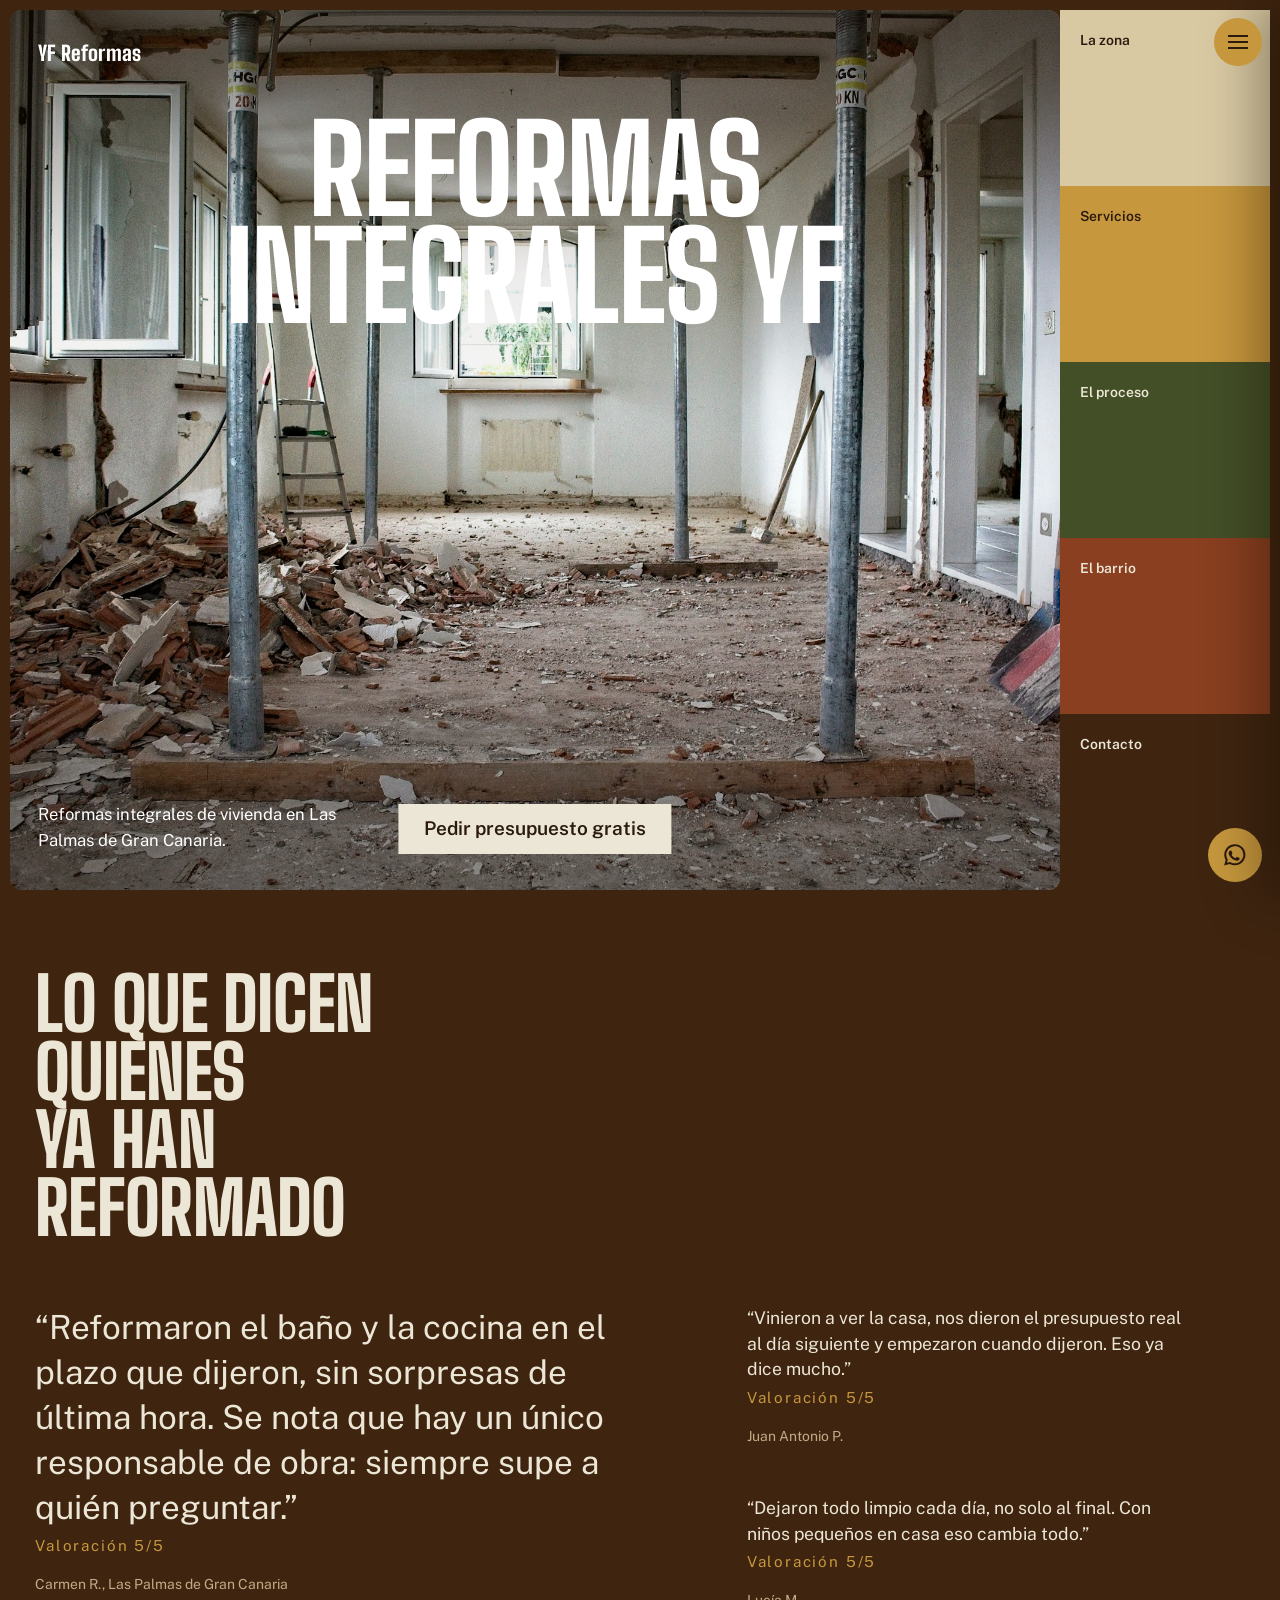
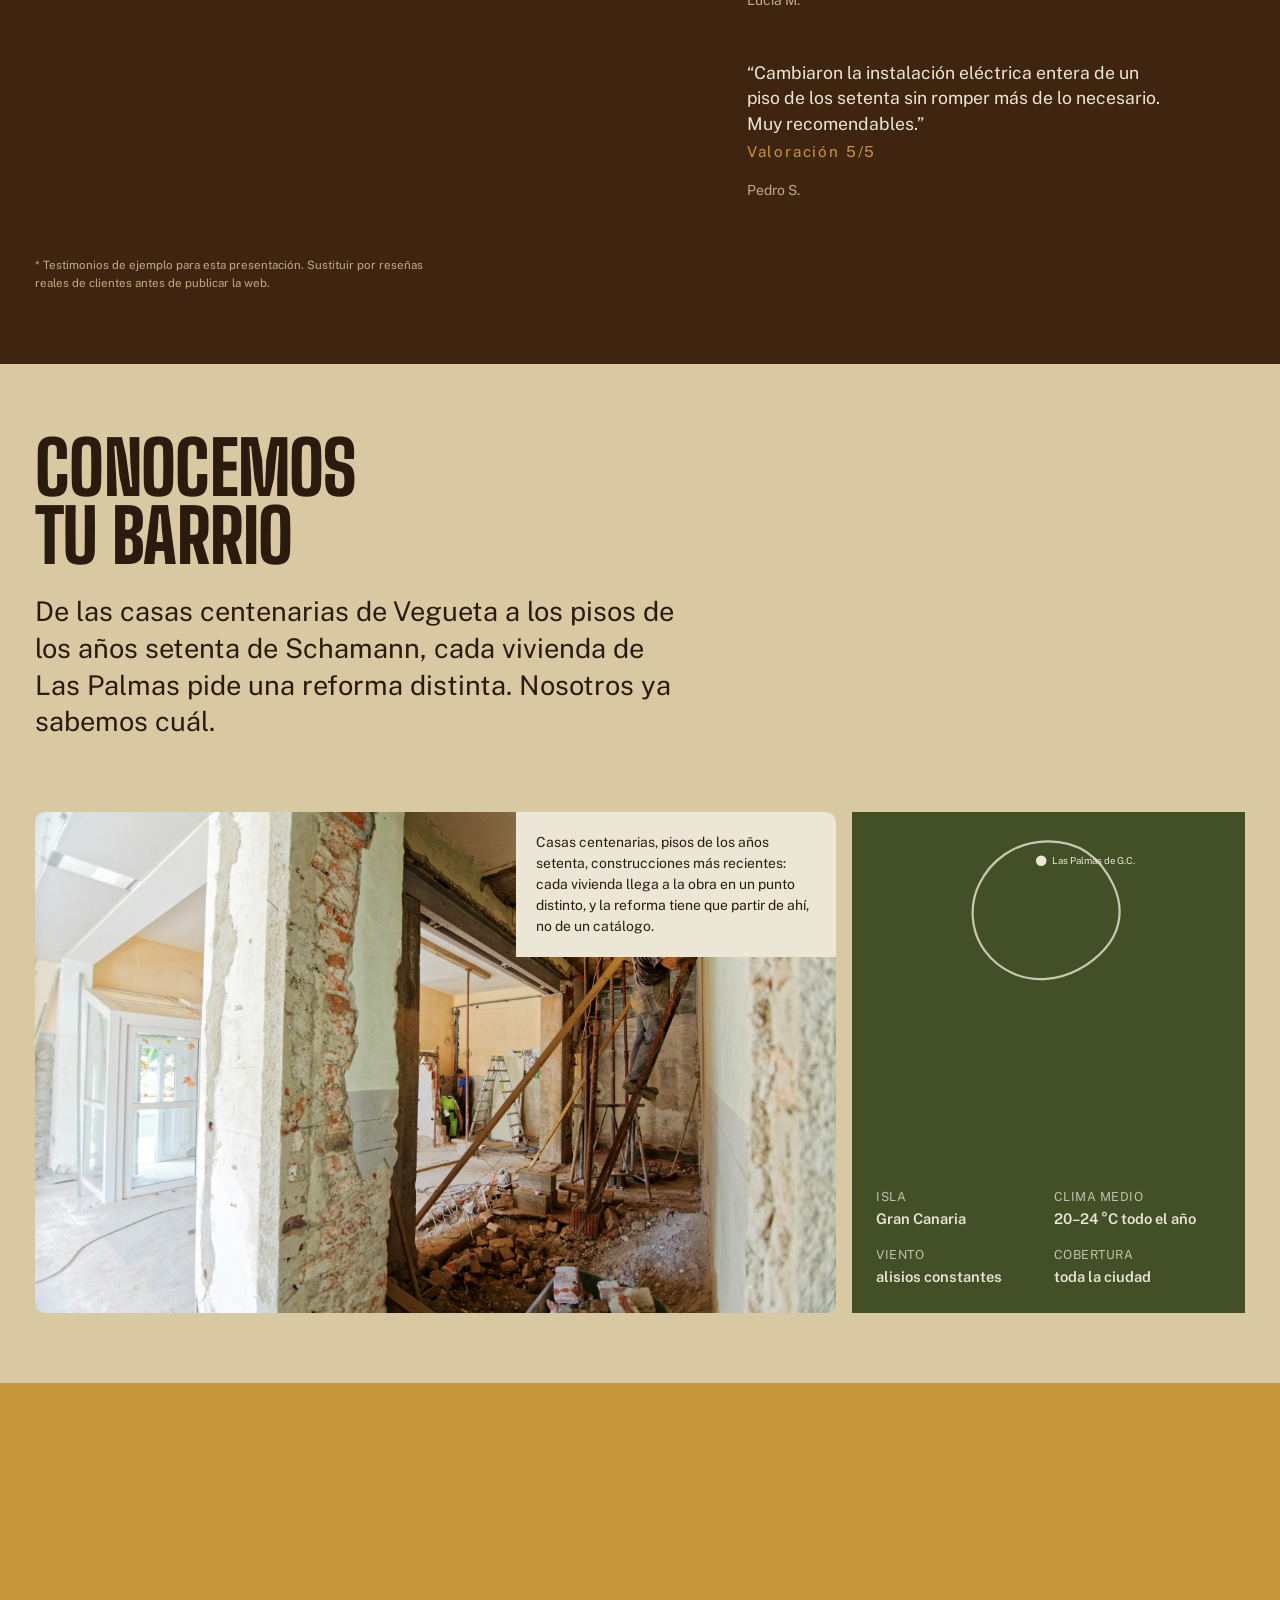
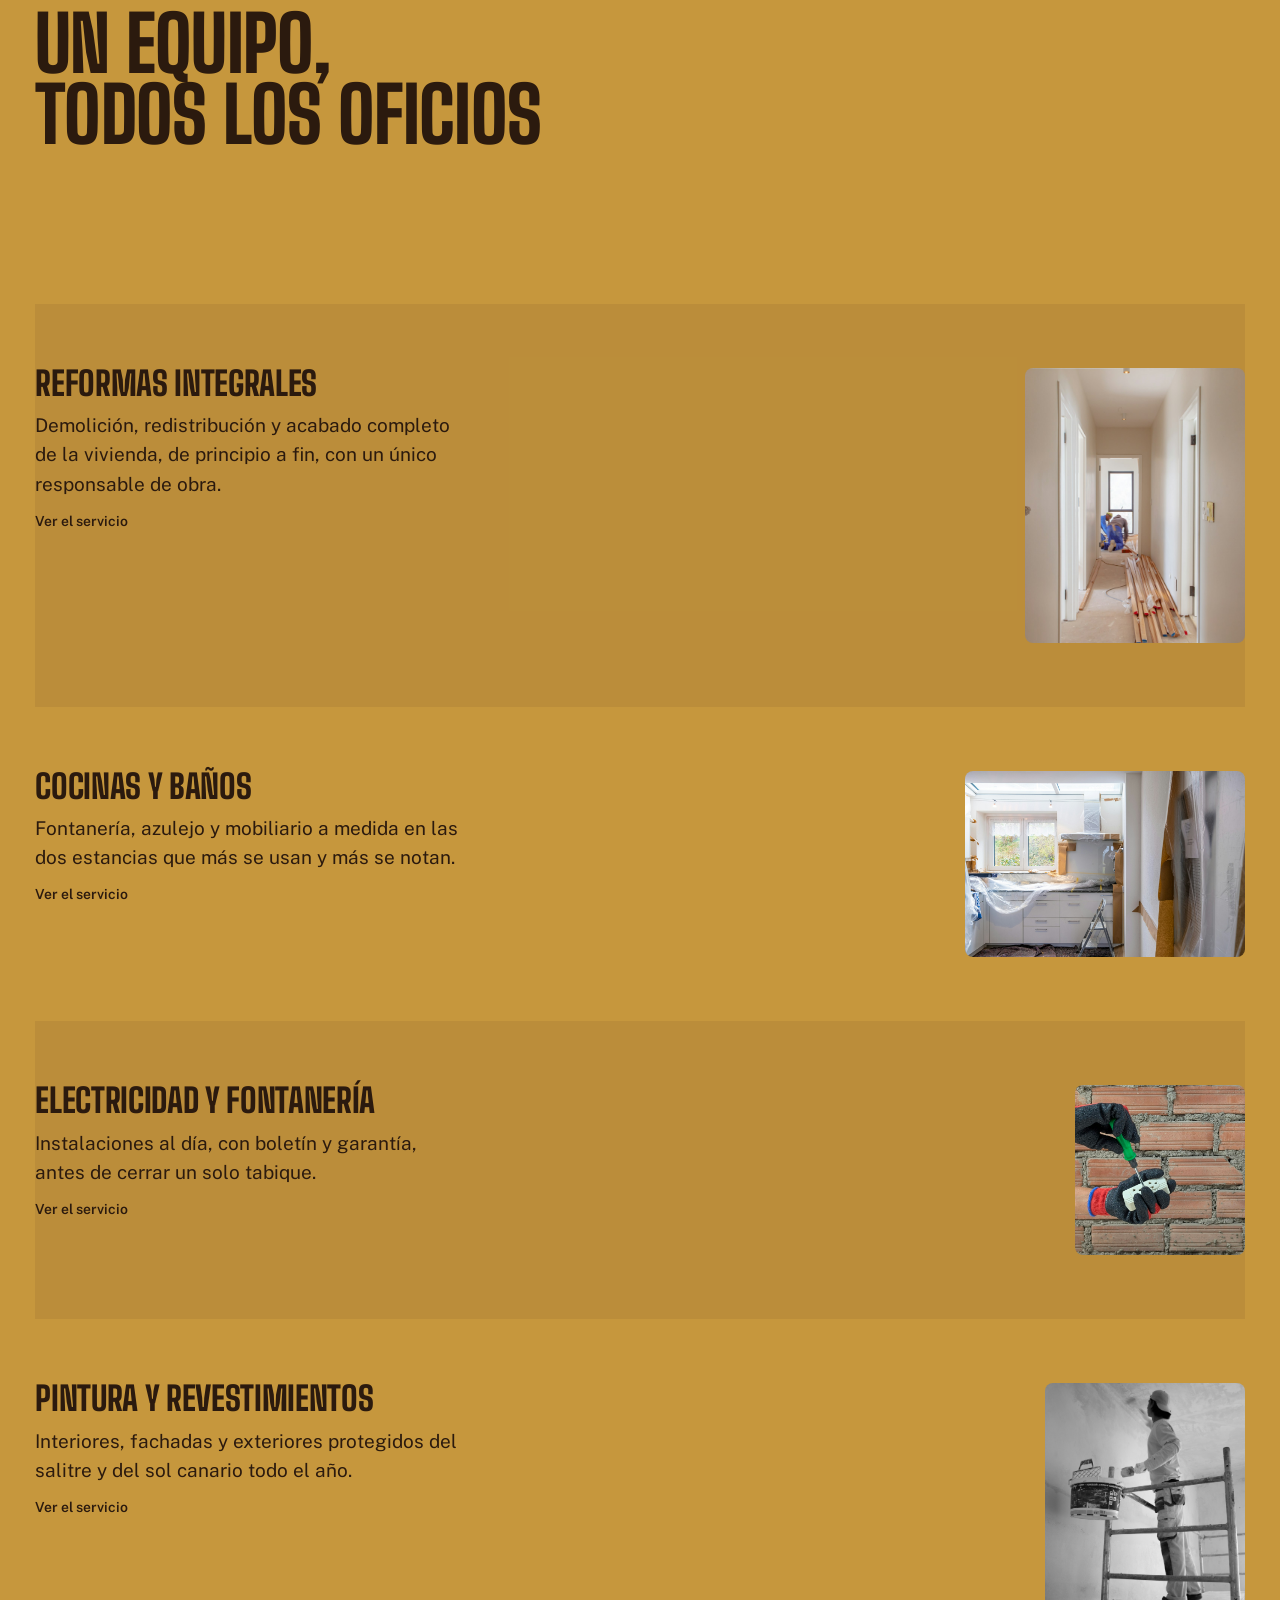
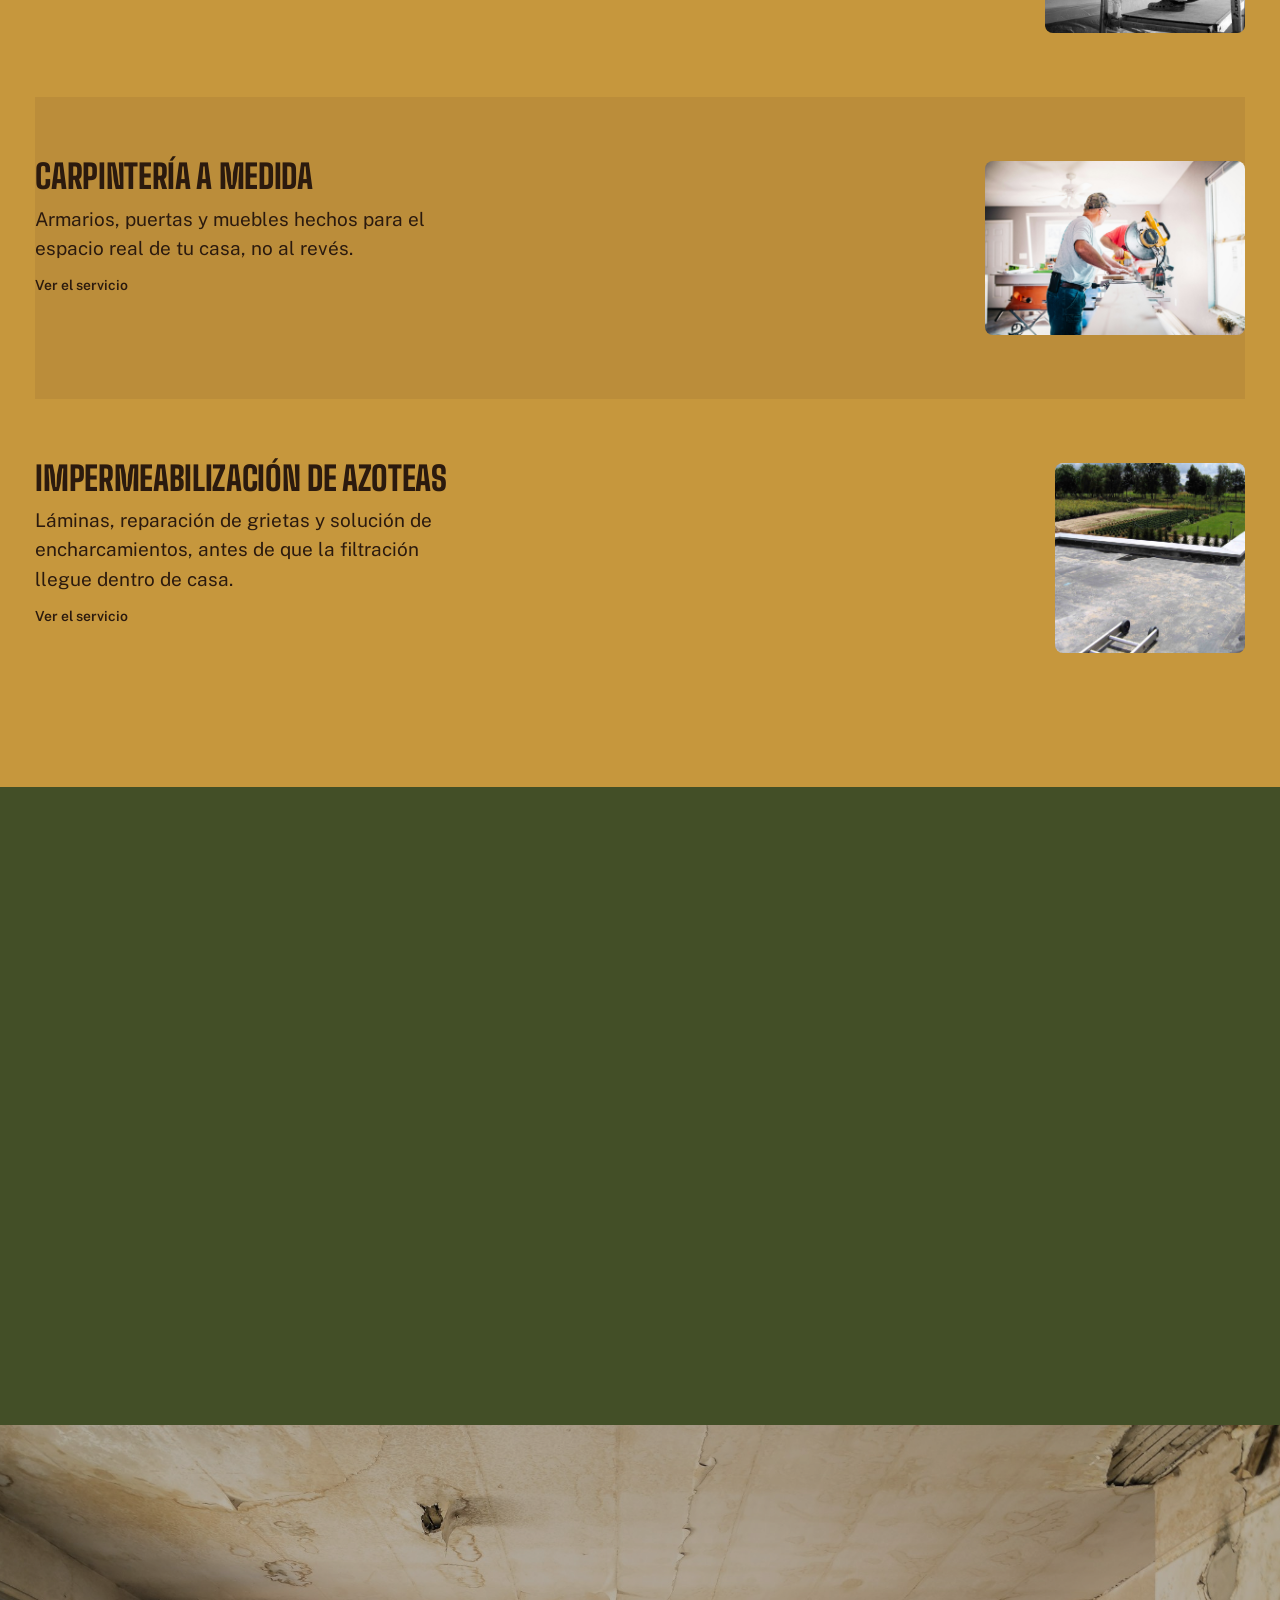
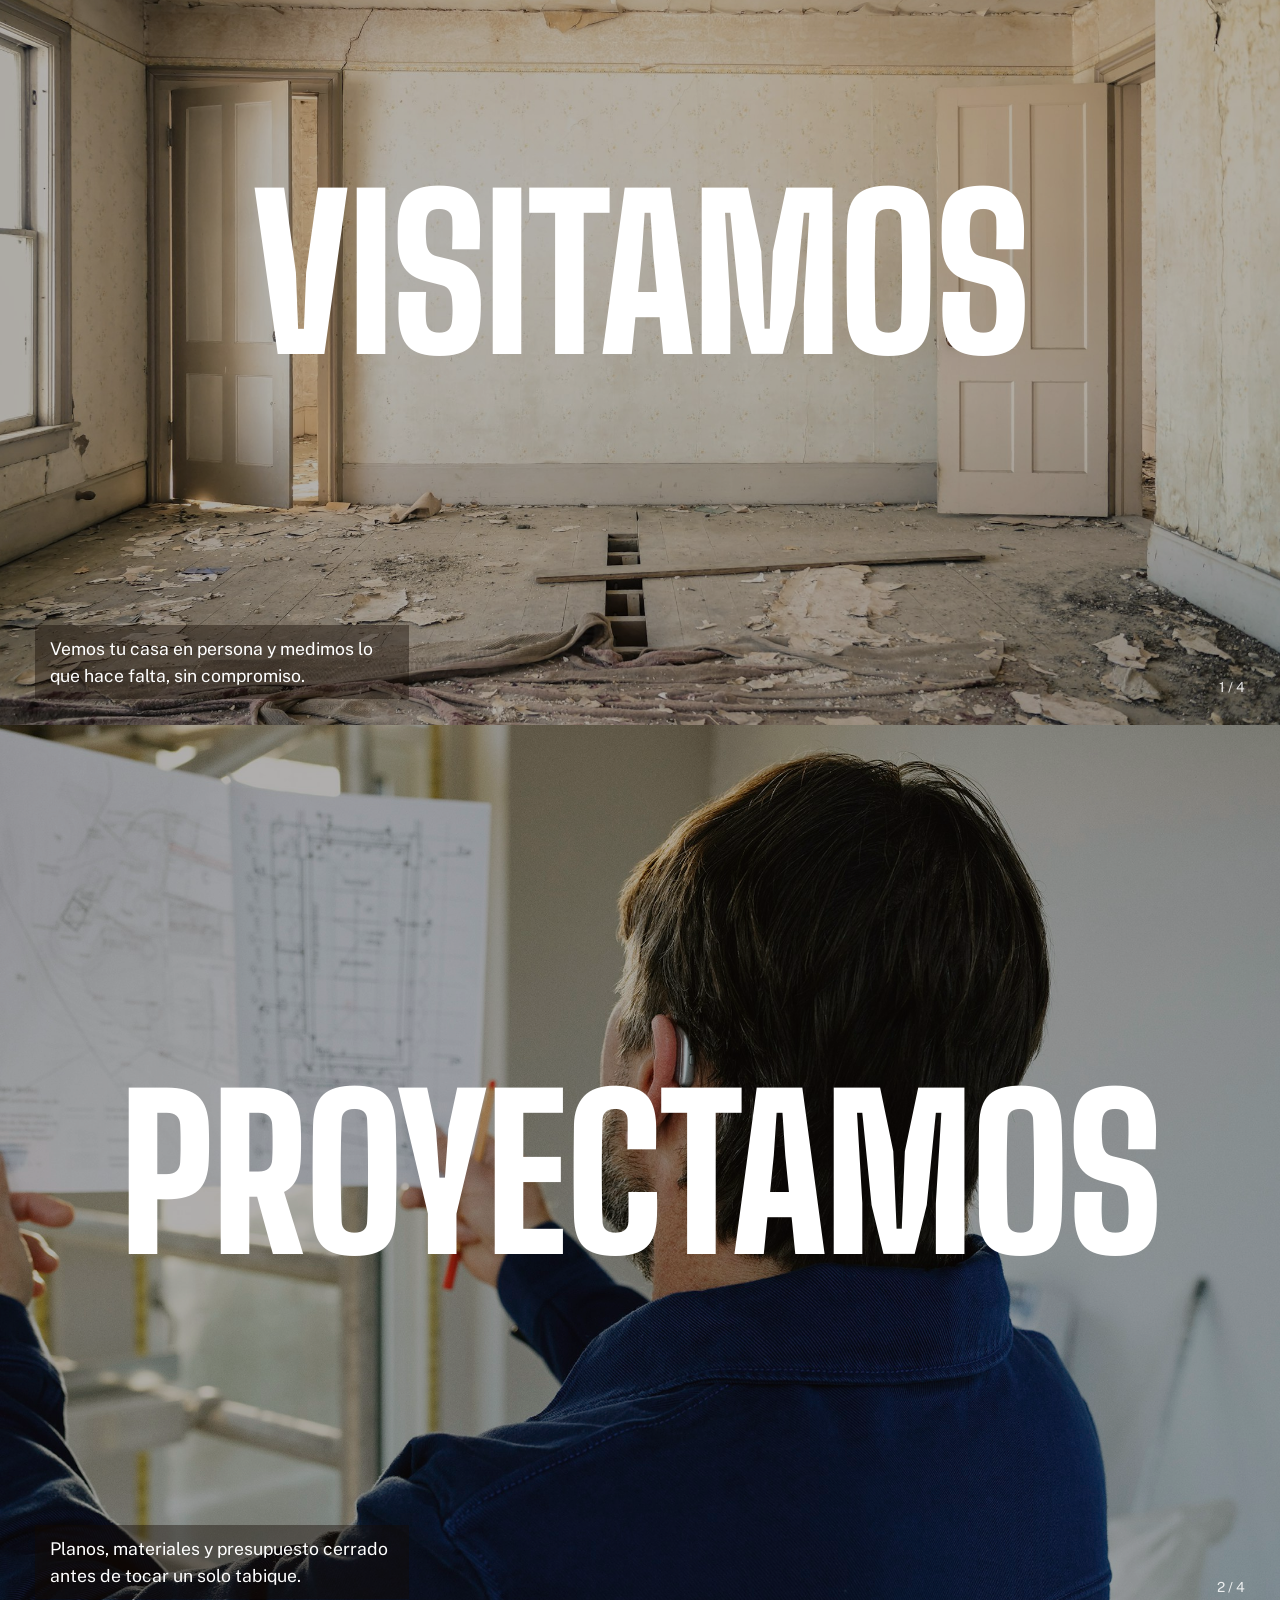
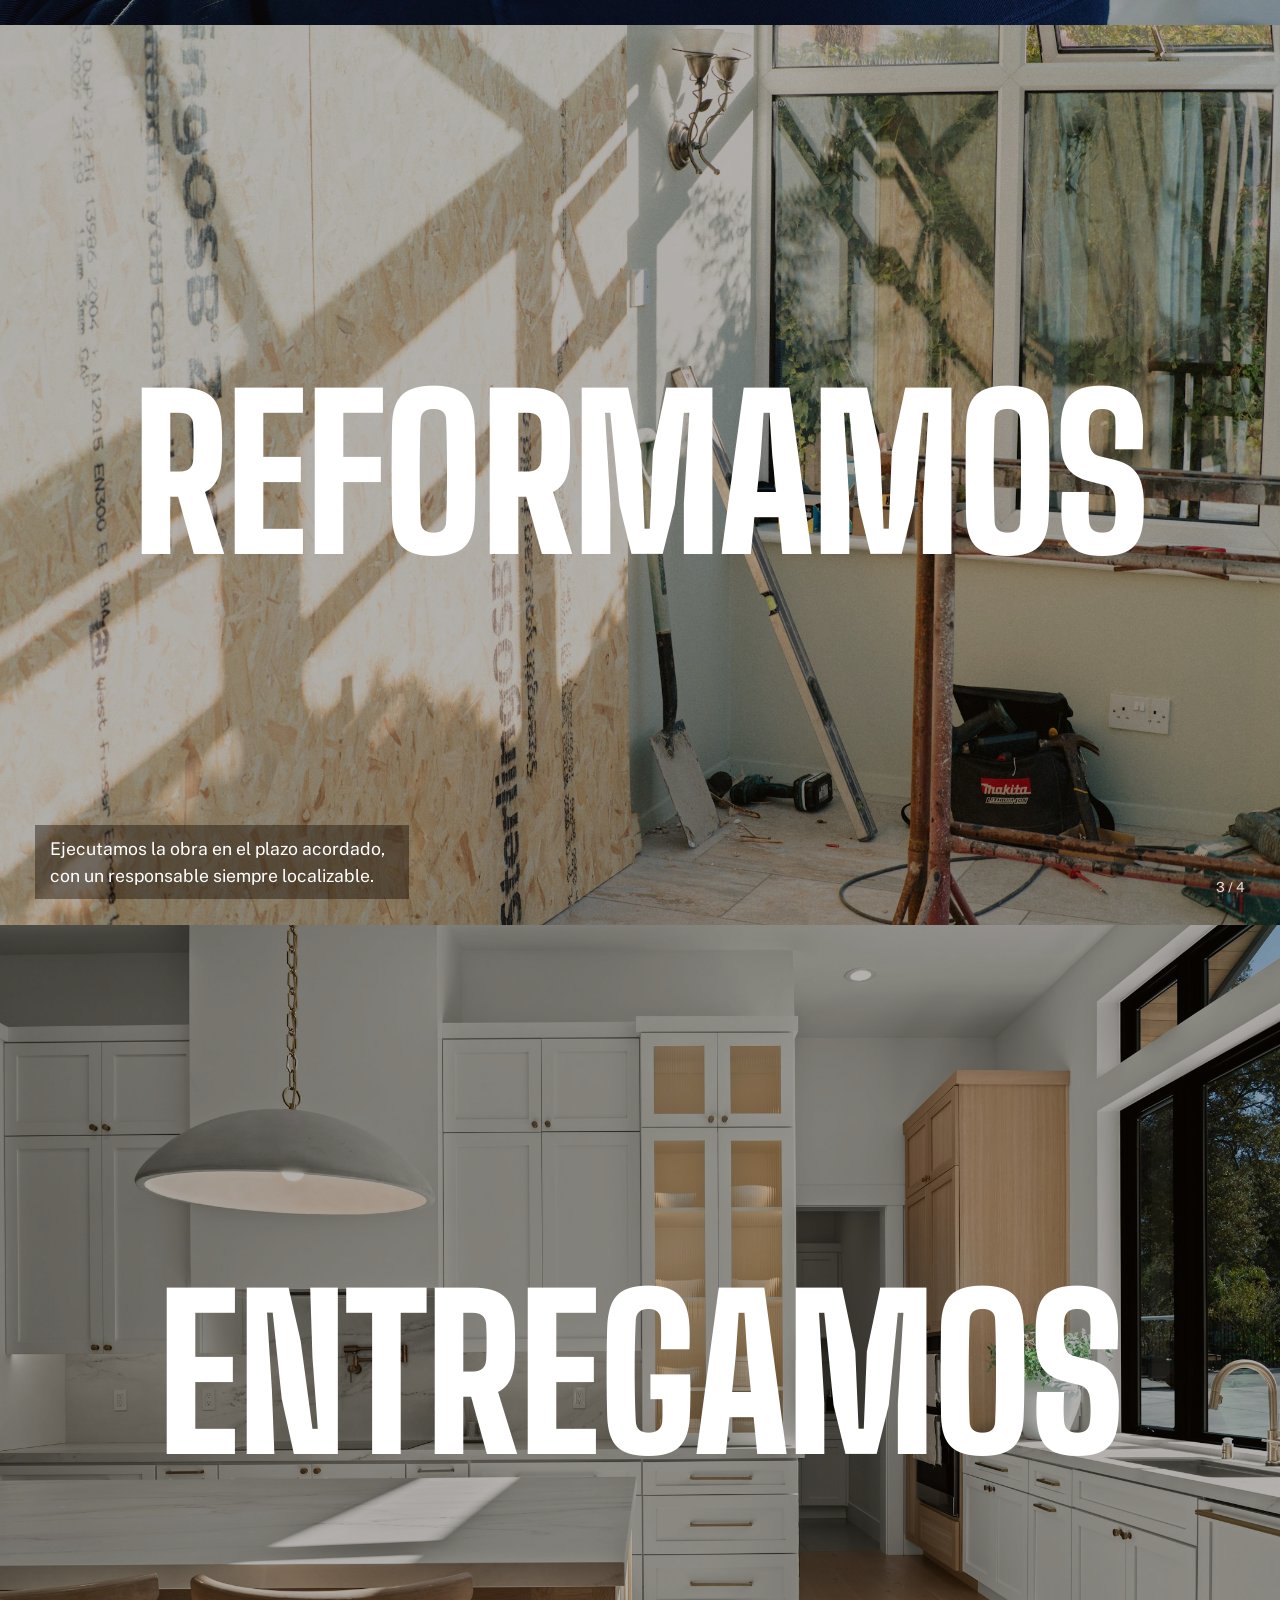
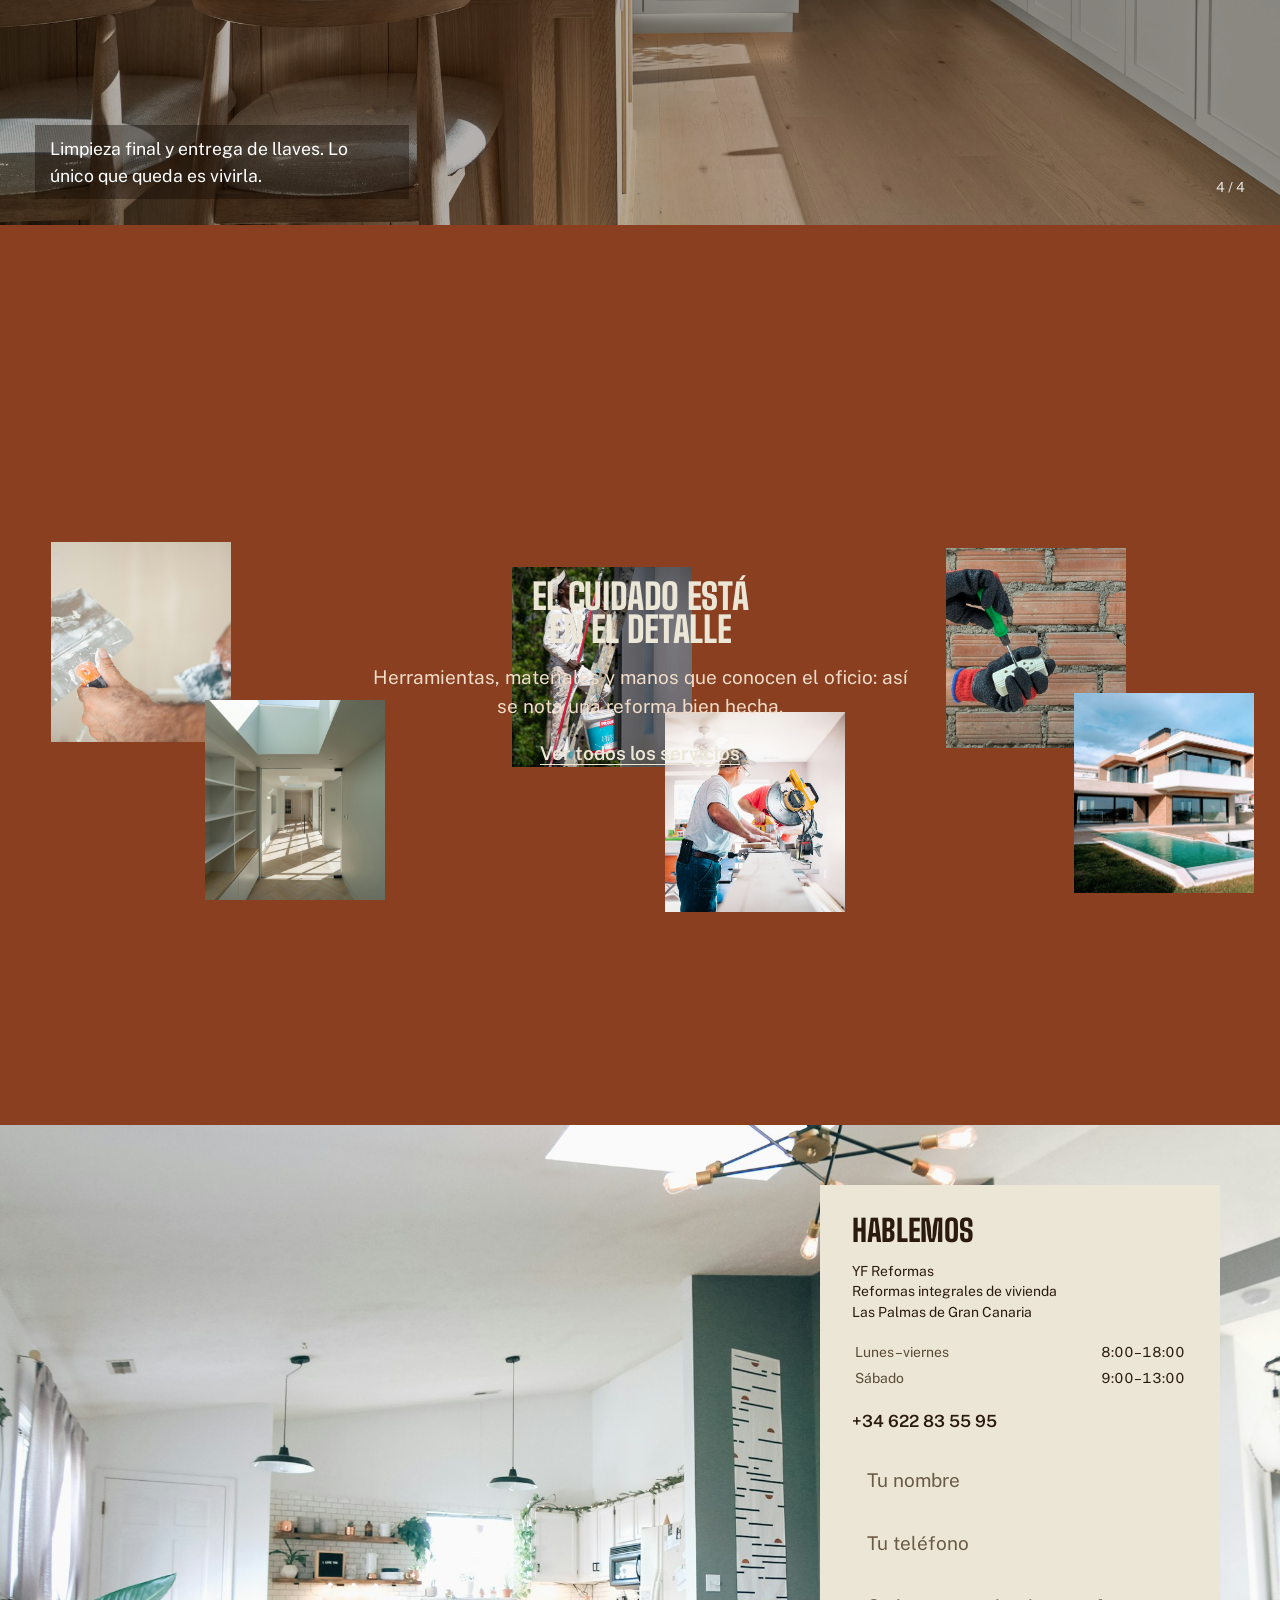
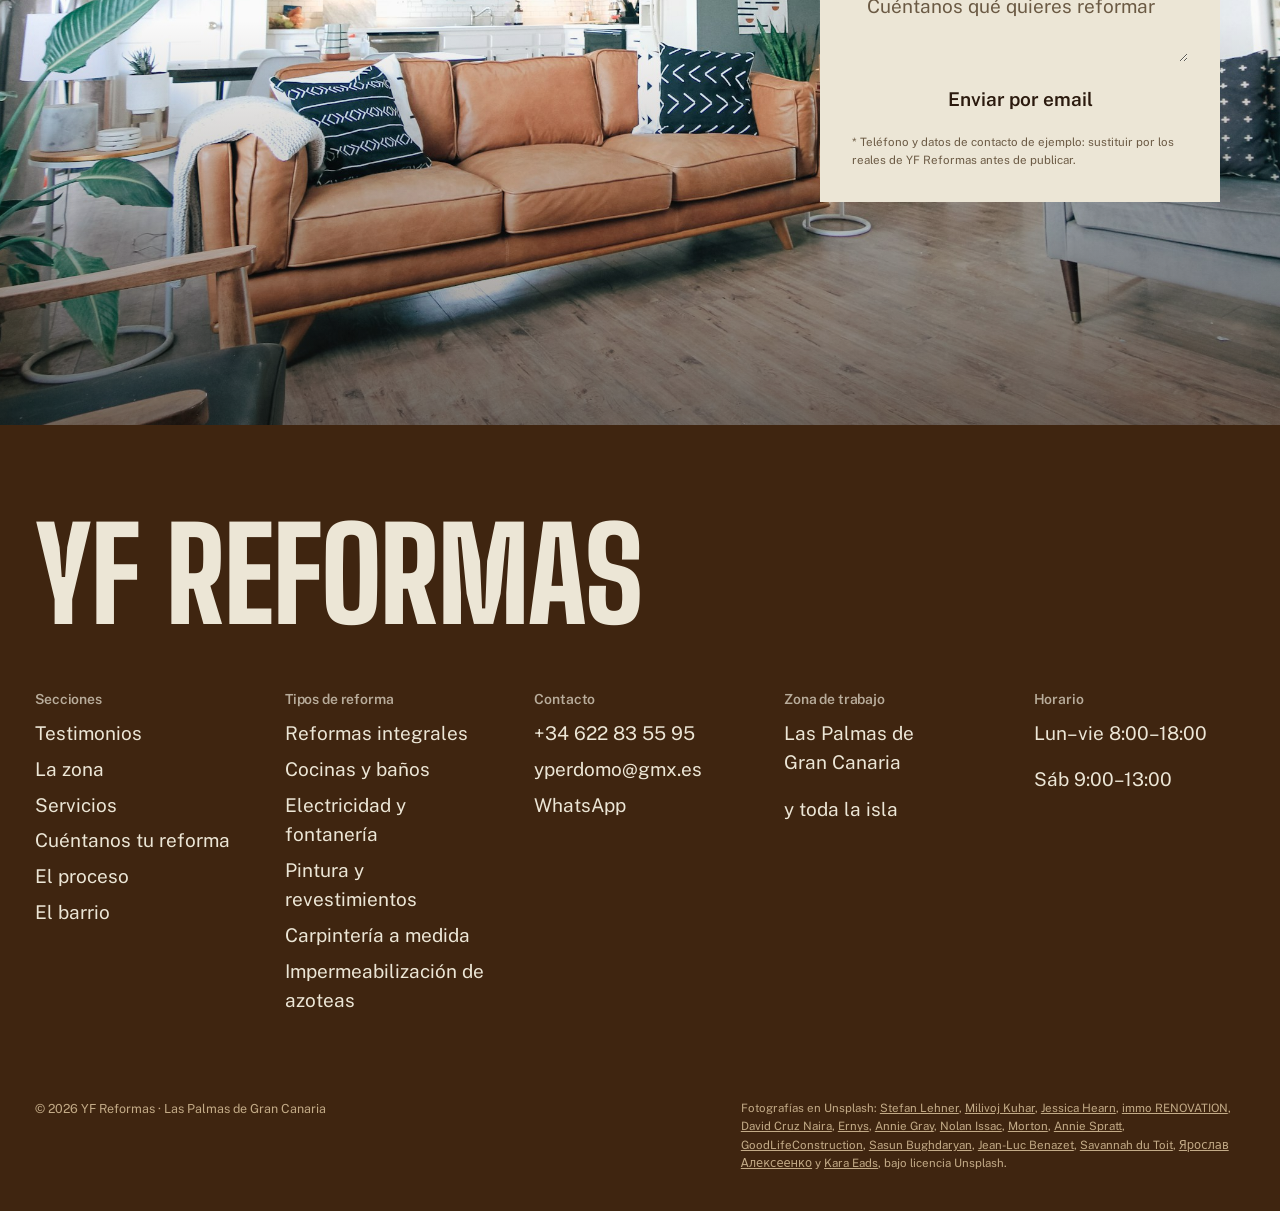
==== index.html @ 66da9135 "Rediseño de la home, fotos de obra reales, testimonios y nuevo servicio - Sustituye las fotos de Las" ====
<!doctype html>
<html lang="es">
<head>
<meta charset="UTF-8">
<meta name="viewport" content="width=device-width, initial-scale=1">
<title>YF Reformas — Reformas integrales de vivienda en Las Palmas de Gran Canaria</title>
<meta name="description" content="YF Reformas hace reformas integrales de vivienda en Las Palmas de Gran Canaria: cocinas, baños, electricidad, fontanería, pintura y carpintería a medida. Visita técnica gratuita.">
<link rel="preconnect" href="https://fonts.googleapis.com">
<link rel="preconnect" href="https://fonts.gstatic.com" crossorigin>
<link href="https://fonts.googleapis.com/css2?family=Big+Shoulders:wght@700;800&family=Public+Sans:ital,wght@0,400;0,600;1,400&display=swap" rel="stylesheet">
<link rel="stylesheet" href="css/style.css">
<script>document.documentElement.classList.add('js')</script>
</head>
<body>
<a class="skip-link" href="#contenido">Saltar al contenido</a>
<a class="mark" href="#top" aria-label="Volver arriba, YF Reformas">YF</a>

<button class="menu-toggle" id="menuToggle" aria-expanded="false" aria-controls="sideMenu" aria-label="Abrir menú">
  <span class="menu-toggle-bars" aria-hidden="true"><span></span><span></span><span></span></span>
</button>
<div class="menu-overlay" id="menuOverlay" hidden></div>
<nav class="side-menu" id="sideMenu" aria-label="Menú de secciones" hidden>
  <div class="side-menu-head">
    <span class="side-menu-brand">YF Reformas</span>
    <button class="menu-close" id="menuClose" aria-label="Cerrar menú">&times;</button>
  </div>
  <ul class="side-menu-list">
    <li><a href="#top">Inicio</a></li>
    <li><a href="#testimonios">Testimonios</a></li>
    <li><a href="#zona">La zona</a></li>
  </ul>
  <p class="side-menu-group">Tipos de reforma</p>
  <ul class="side-menu-list side-menu-list--sub">
    <li><a href="reformas-integrales.html">Reformas integrales</a></li>
    <li><a href="cocinas-y-banos.html">Cocinas y baños</a></li>
    <li><a href="electricidad-y-fontaneria.html">Electricidad y fontanería</a></li>
    <li><a href="pintura-y-revestimientos.html">Pintura y revestimientos</a></li>
    <li><a href="carpinteria-a-medida.html">Carpintería a medida</a></li>
    <li><a href="impermeabilizacion-de-azoteas.html">Impermeabilización de azoteas</a></li>
  </ul>
  <ul class="side-menu-list">
    <li><a href="#presupuesto">Cuéntanos tu reforma</a></li>
    <li><a href="#proceso">El proceso</a></li>
    <li><a href="#barrio">El barrio</a></li>
    <li><a href="#contacto">Contacto</a></li>
  </ul>
  <a class="button side-menu-cta" data-wa href="#" target="_blank" rel="noopener">Escríbenos por WhatsApp</a>
</nav>

<main id="contenido">

<!-- ============ HERO ============ -->
<section class="hero" id="top">
  <div class="hero-frame">
    <div class="hero-photo">
      <img src="assets/u-room-renovation-poles.jpg" alt="Vivienda en plena reforma, con puntales metálicos, escombros y ventanas abiertas de par en par" width="2200" height="1467">
      <span class="hero-wordmark">YF Reformas</span>
      <h1 class="hero-headline"><span>Reformas</span><span>integrales YF</span></h1>
      <p class="hero-sub">Reformas integrales de vivienda en Las Palmas de Gran Canaria.</p>
      <a class="button hero-cta" href="#presupuesto">Pedir presupuesto gratis</a>
    </div>
    <nav class="hero-swatches" aria-label="Secciones">
      <a href="#zona">La zona</a>
      <a href="#servicios">Servicios</a>
      <a href="#proceso">El proceso</a>
      <a href="#barrio">El barrio</a>
      <a href="#contacto">Contacto</a>
    </nav>
  </div>
</section>

<!-- ============ TESTIMONIOS ============ -->
<section class="testimonials section" id="testimonios" data-ink="#ece6d6">
  <div class="wrap">
    <h2 data-reveal>Lo que dicen quienes<br>ya han reformado</h2>

    <div class="testi-grid">
      <div class="testi-featured" data-reveal>
        <blockquote>
          <p>“Reformaron el baño y la cocina en el plazo que dijeron, sin sorpresas de última hora. Se nota que hay un único responsable de obra: siempre supe a quién preguntar.”</p>
          <footer><span class="testi-stars">Valoración 5/5</span><cite class="testi-name">Carmen R., Las Palmas de Gran Canaria</cite></footer>
        </blockquote>
      </div>

      <div class="testi-stack">
        <blockquote data-reveal>
          <p>“Vinieron a ver la casa, nos dieron el presupuesto real al día siguiente y empezaron cuando dijeron. Eso ya dice mucho.”</p>
          <footer><span class="testi-stars">Valoración 5/5</span><cite class="testi-name">Juan Antonio P.</cite></footer>
        </blockquote>
        <blockquote data-reveal>
          <p>“Dejaron todo limpio cada día, no solo al final. Con niños pequeños en casa eso cambia todo.”</p>
          <footer><span class="testi-stars">Valoración 5/5</span><cite class="testi-name">Lucía M.</cite></footer>
        </blockquote>
        <blockquote data-reveal>
          <p>“Cambiaron la instalación eléctrica entera de un piso de los setenta sin romper más de lo necesario. Muy recomendables.”</p>
          <footer><span class="testi-stars">Valoración 5/5</span><cite class="testi-name">Pedro S.</cite></footer>
        </blockquote>
      </div>
    </div>

    <p class="testi-note">* Testimonios de ejemplo para esta presentación. Sustituir por reseñas reales de clientes antes de publicar la web.</p>
  </div>
</section>

<!-- ============ ABOUT / LA ZONA ============ -->
<section class="about section" id="zona" data-ink="#2b1a0e">
  <div class="wrap">
    <h2 class="about-head" data-reveal>Conocemos<br>tu barrio</h2>
    <p class="about-lead" data-reveal>De las casas centenarias de Vegueta a los pisos de los años setenta de Schamann, cada vivienda de Las Palmas pide una reforma distinta. Nosotros ya sabemos cuál.</p>

    <div class="about-mosaic">
      <figure class="about-photo shutter" data-reveal>
        <img class="cover" src="assets/u-ladder-renovation.jpg" alt="Interior de una vivienda a medio reformar, con una parte ya terminada y otra todavía en obra" loading="lazy">
        <figcaption class="about-photo-caption">Casas centenarias, pisos de los años setenta, construcciones más recientes: cada vivienda llega a la obra en un punto distinto, y la reforma tiene que partir de ahí, no de un catálogo.</figcaption>
      </figure>

      <div class="about-tile" data-reveal>
        <svg viewBox="0 0 200 170" role="img" aria-label="Mapa esquemático de Gran Canaria con Las Palmas señalada al norte">
          <path d="M100 6 C140 6 162 30 174 56 C186 82 182 108 164 128 C148 146 124 160 98 162 C70 164 44 152 28 130 C12 108 10 78 22 54 C34 30 60 6 100 6 Z" fill="none" stroke="currentColor" stroke-width="2.5" opacity="0.8"/>
          <circle cx="92" cy="28" r="6" fill="currentColor"/>
          <text x="104" y="32" font-family="Public Sans, sans-serif" font-size="11" fill="currentColor">Las Palmas de G.C.</text>
        </svg>
        <dl class="about-facts">
          <div class="about-fact"><dt>Isla</dt><dd>Gran Canaria</dd></div>
          <div class="about-fact"><dt>Clima medio</dt><dd>20–24 °C todo el año</dd></div>
          <div class="about-fact"><dt>Viento</dt><dd>alisios constantes</dd></div>
          <div class="about-fact"><dt>Cobertura</dt><dd>toda la ciudad</dd></div>
        </dl>
      </div>
    </div>
  </div>
</section>

<!-- ============ SERVICES ============ -->
<section class="services section" id="servicios" data-ink="#2b1a0e">
  <div class="wrap">
    <h2 class="services-head" data-reveal>Un equipo,<br>todos los oficios</h2>

    <a class="service-row" href="reformas-integrales.html" data-reveal>
      <div>
        <h3 class="service-title">Reformas integrales</h3>
        <p class="service-copy">Demolición, redistribución y acabado completo de la vivienda, de principio a fin, con un único responsable de obra.</p>
        <span class="service-link">Ver el servicio</span>
      </div>
      <div class="service-photo"><img class="cover" src="assets/u-men-working-house.jpg" alt="Dos operarios instalando suelo de madera en el pasillo de una vivienda en obras" loading="lazy"></div>
    </a>

    <a class="service-row" href="cocinas-y-banos.html" data-reveal>
      <div>
        <h3 class="service-title">Cocinas y baños</h3>
        <p class="service-copy">Fontanería, azulejo y mobiliario a medida en las dos estancias que más se usan y más se notan.</p>
        <span class="service-link">Ver el servicio</span>
      </div>
      <div class="service-photo"><img class="cover" src="assets/u-kitchen-renovation.jpg" alt="Cocina protegida con plástico y papel durante una reforma" loading="lazy"></div>
    </a>

    <a class="service-row" href="electricidad-y-fontaneria.html" data-reveal>
      <div>
        <h3 class="service-title">Electricidad y fontanería</h3>
        <p class="service-copy">Instalaciones al día, con boletín y garantía, antes de cerrar un solo tabique.</p>
        <span class="service-link">Ver el servicio</span>
      </div>
      <div class="service-photo"><img class="cover" src="assets/u-electrical-outlet.jpg" alt="Persona con guantes de trabajo manipulando un enchufe con un destornillador" loading="lazy"></div>
    </a>

    <a class="service-row" href="pintura-y-revestimientos.html" data-reveal>
      <div>
        <h3 class="service-title">Pintura y revestimientos</h3>
        <p class="service-copy">Interiores, fachadas y exteriores protegidos del salitre y del sol canario todo el año.</p>
        <span class="service-link">Ver el servicio</span>
      </div>
      <div class="service-photo"><img class="cover" src="assets/u-painter-roller.jpg" alt="Persona pintando una pared con un rodillo" loading="lazy"></div>
    </a>

    <a class="service-row" href="carpinteria-a-medida.html" data-reveal>
      <div>
        <h3 class="service-title">Carpintería a medida</h3>
        <p class="service-copy">Armarios, puertas y muebles hechos para el espacio real de tu casa, no al revés.</p>
        <span class="service-link">Ver el servicio</span>
      </div>
      <div class="service-photo"><img class="cover" src="assets/u-miter-saw.jpg" alt="Carpintero trabajando con una sierra ingletadora" loading="lazy"></div>
    </a>

    <a class="service-row" href="impermeabilizacion-de-azoteas.html" data-reveal>
      <div>
        <h3 class="service-title">Impermeabilización de azoteas</h3>
        <p class="service-copy">Láminas, reparación de grietas y solución de encharcamientos, antes de que la filtración llegue dentro de casa.</p>
        <span class="service-link">Ver el servicio</span>
      </div>
      <div class="service-photo"><img class="cover" src="assets/u-epdm-roof-membrane.jpg" alt="Azotea cubierta con una lámina impermeabilizante de EPDM" loading="lazy"></div>
    </a>
  </div>
</section>

<!-- ============ CUÉNTANOS TU REFORMA (the live thing) ============ -->
<section class="calc section" id="presupuesto" data-ink="#ece6d6">
  <div class="wrap calc-grid">
    <div data-reveal>
      <h2 class="calc-head">Cuéntanos tu<br>reforma</h2>
      <p class="calc-lead">Marca qué quieres reformar y con qué nivel de acabado. Te preparamos el mensaje y lo mandas directo por WhatsApp o email: te contestamos nosotros, con un precio real, no una web.</p>
    </div>

    <form class="calc-panel" id="calcForm" data-reveal>
      <fieldset class="calc-group">
        <legend>Estancias a reformar</legend>
        <div class="calc-options">
          <span class="calc-chip"><input type="checkbox" id="r-bano" value="Baño"><label for="r-bano">Baño</label></span>
          <span class="calc-chip"><input type="checkbox" id="r-cocina" value="Cocina"><label for="r-cocina">Cocina</label></span>
          <span class="calc-chip"><input type="checkbox" id="r-salon" value="Salón"><label for="r-salon">Salón</label></span>
          <span class="calc-chip"><input type="checkbox" id="r-habitacion" value="Habitación"><label for="r-habitacion">Habitación</label></span>
          <span class="calc-chip"><input type="checkbox" id="r-completa" value="Vivienda completa"><label for="r-completa">Vivienda completa</label></span>
        </div>
      </fieldset>

      <fieldset class="calc-group">
        <legend>Nivel de acabado</legend>
        <div class="calc-options" role="radiogroup">
          <span class="calc-chip"><input type="radio" name="nivel" id="n-basico" value="básico"><label for="n-basico">Básico</label></span>
          <span class="calc-chip"><input type="radio" name="nivel" id="n-medio" value="medio" checked><label for="n-medio">Medio</label></span>
          <span class="calc-chip"><input type="radio" name="nivel" id="n-alto" value="alto"><label for="n-alto">Alto</label></span>
        </div>
      </fieldset>

      <div class="calc-result">
        <div class="calc-result-label">Tu mensaje</div>
        <p class="calc-preview" id="calcPreview">Elige al menos una estancia.</p>
        <p class="calc-result-note">Nada de esto nos compromete a nada: es solo para que no tengas que escribirlo tú. El precio real sale en la visita técnica gratuita.</p>
      </div>
      <div class="calc-actions">
        <a class="button" id="calcWhatsapp" href="https://wa.me/34000000000" target="_blank" rel="noopener">Enviar por WhatsApp</a>
        <a class="button button--dark" id="calcEmail" href="mailto:info@yfreformas.com">Enviar por email</a>
      </div>
    </form>
  </div>
</section>

<!-- ============ PROCESS ============ -->
<section class="process" id="proceso" data-ink="#ece6d6" aria-label="Cómo trabajamos">
  <div class="process-panel">
    <img class="cover" src="assets/u-before-peeling-wall.jpg" alt="Habitación vacía con el papel de pared despegado, antes de empezar la reforma" loading="lazy">
    <div class="process-verb-wrap"><h2 class="process-verb">Visitamos</h2></div>
    <p class="process-sentence">Vemos tu casa en persona y medimos lo que hace falta, sin compromiso.</p>
    <span class="process-count">1 / 4</span>
  </div>
  <div class="process-panel">
    <img class="cover" src="assets/u-blueprints-site.jpg" alt="Planos de obra revisados sobre la mesa en el lugar de la reforma" loading="lazy">
    <div class="process-verb-wrap"><h2 class="process-verb">Proyectamos</h2></div>
    <p class="process-sentence">Planos, materiales y presupuesto cerrado antes de tocar un solo tabique.</p>
    <span class="process-count">2 / 4</span>
  </div>
  <div class="process-panel">
    <img class="cover" src="assets/u-osb-wall-construction.jpg" alt="Estructura de una pared en construcción, con luz entrando entre los tablones" loading="lazy">
    <div class="process-verb-wrap"><h2 class="process-verb">Reformamos</h2></div>
    <p class="process-sentence">Ejecutamos la obra en el plazo acordado, con un responsable siempre localizable.</p>
    <span class="process-count">3 / 4</span>
  </div>
  <div class="process-panel">
    <img class="cover" src="assets/u-kitchen-modern-finished.jpg" alt="Cocina moderna terminada, con isla central y mucha luz natural" loading="lazy">
    <div class="process-verb-wrap"><h2 class="process-verb">Entregamos</h2></div>
    <p class="process-sentence">Limpieza final y entrega de llaves. Lo único que queda es vivirla.</p>
    <span class="process-count">4 / 4</span>
  </div>
</section>

<!-- ============ GALLERY / EL DETALLE ============ -->
<section class="gallery" id="barrio" data-ink="#ece6d6" aria-label="El detalle">
  <div class="gallery-inner wrap">
    <div class="gallery-head-wrap" data-reveal>
      <h2 class="gallery-head">El cuidado está<br>en el detalle</h2>
      <p class="gallery-sub">Herramientas, materiales y manos que conocen el oficio: así se nota una reforma bien hecha.</p>
      <a class="link gallery-link" href="#servicios">Ver todos los servicios</a>
    </div>
    <div class="gallery-photos" aria-hidden="false">
      <figure class="gallery-photo drift" style="left:4%; top:8%" data-reveal><img class="cover" src="assets/u-plaster-trowel.jpg" alt="Manos aplicando masilla en una pared con espátula" loading="lazy"></figure>
      <figure class="gallery-photo drift" style="left:16%; top:58%" data-reveal><img class="cover" src="assets/u-wood-shelf-carpentry.jpg" alt="Estantería de madera a medida junto a una pared blanca" loading="lazy"></figure>
      <figure class="gallery-photo drift" style="left:40%; top:16%" data-reveal><img class="cover" src="assets/u-painter-ladder.jpg" alt="Pintor trabajando sobre una escalera en una pared" loading="lazy"></figure>
      <figure class="gallery-photo drift" style="right:34%; top:62%" data-reveal><img class="cover" src="assets/u-miter-saw.jpg" alt="Carpintero usando una sierra ingletadora" loading="lazy"></figure>
      <figure class="gallery-photo drift" style="right:12%; top:10%" data-reveal><img class="cover" src="assets/u-electrical-outlet.jpg" alt="Instalación de un enchufe con destornillador" loading="lazy"></figure>
      <figure class="gallery-photo drift" style="right:2%; top:56%" data-reveal><img class="cover" src="assets/u-building-exterior.jpg" alt="Vivienda unifamiliar moderna terminada, con piscina" loading="lazy"></figure>
    </div>
  </div>
</section>

<!-- ============ CONTACT ============ -->
<section class="contact" id="contacto" data-ink="#ece6d6" aria-label="Contacto">
  <div class="contact-photo">
    <img class="cover" src="assets/u-living-room-finished.jpg" alt="Salón de una vivienda ya reformada, con sofá y luz natural" loading="lazy">
  </div>
  <div class="contact-card">
    <h2>Hablemos</h2>
    <p class="addr">YF Reformas<br>Reformas integrales de vivienda<br>Las Palmas de Gran Canaria</p>
    <table class="contact-hours">
      <tr><td>Lunes–viernes</td><td>8:00–18:00</td></tr>
      <tr><td>Sábado</td><td>9:00–13:00</td></tr>
    </table>
    <a class="tel" data-tel href="#">+34 000 00 00 00</a>
    <form class="contact-form" id="contactForm">
      <input class="field" type="text" name="nombre" placeholder="Tu nombre" required>
      <input class="field" type="tel" name="telefono" placeholder="Tu teléfono" required>
      <textarea class="field" name="mensaje" placeholder="Cuéntanos qué quieres reformar"></textarea>
      <button class="button" type="submit">Enviar por email</button>
    </form>
    <p class="contact-note">* Teléfono y datos de contacto de ejemplo: sustituir por los reales de YF Reformas antes de publicar.</p>
  </div>
</section>

</main>

<!-- ============ FOOTER ============ -->
<footer class="site-footer" data-ink="#ece6d6">
  <div class="wrap">
    <h2 class="footer-name">YF Reformas</h2>
    <div class="footer-grid">
      <div class="footer-col">
        <h3>Secciones</h3>
        <a class="link-plain" href="#testimonios">Testimonios</a>
        <a class="link-plain" href="#zona">La zona</a>
        <a class="link-plain" href="#servicios">Servicios</a>
        <a class="link-plain" href="#presupuesto">Cuéntanos tu reforma</a>
        <a class="link-plain" href="#proceso">El proceso</a>
        <a class="link-plain" href="#barrio">El barrio</a>
      </div>
      <div class="footer-col">
        <h3>Tipos de reforma</h3>
        <a class="link-plain" href="reformas-integrales.html">Reformas integrales</a>
        <a class="link-plain" href="cocinas-y-banos.html">Cocinas y baños</a>
        <a class="link-plain" href="electricidad-y-fontaneria.html">Electricidad y fontanería</a>
        <a class="link-plain" href="pintura-y-revestimientos.html">Pintura y revestimientos</a>
        <a class="link-plain" href="carpinteria-a-medida.html">Carpintería a medida</a>
        <a class="link-plain" href="impermeabilizacion-de-azoteas.html">Impermeabilización de azoteas</a>
      </div>
      <div class="footer-col">
        <h3>Contacto</h3>
        <a class="link-plain" data-tel href="#">+34 000 00 00 00</a>
        <a class="link-plain" data-mail-plain href="#">info@yfreformas.com</a>
        <a class="link-plain" data-wa href="#">WhatsApp</a>
      </div>
      <div class="footer-col">
        <h3>Zona de trabajo</h3>
        <p>Las Palmas de Gran Canaria</p>
        <p>y toda la isla</p>
      </div>
      <div class="footer-col">
        <h3>Horario</h3>
        <p>Lun–vie 8:00–18:00</p>
        <p>Sáb 9:00–13:00</p>
      </div>
    </div>
    <div class="footer-bottom">
      <span class="legal">© 2026 YF Reformas · Las Palmas de Gran Canaria</span>
      <p class="credits">Fotografías en Unsplash: <a href="https://unsplash.com/photos/room-renovation-with-metal-support-poles-biRt6RXejuk">Stefan Lehner</a>, <a href="https://unsplash.com/photos/man-climbing-on-ladder-inside-room-Te48TPzdcU8">Milivoj Kuhar</a>, <a href="https://unsplash.com/photos/a-couple-of-men-working-on-a-house-ut6gWxh3oqQ">Jessica Hearn</a>, <a href="https://unsplash.com/photos/kitchen-renovation-with-white-cabinets-UqNEbyRQ660">immo RENOVATION</a>, <a href="https://unsplash.com/photos/person-using-screwdriver-on-electrical-outlet-Gcy-oxihUPQ">David Cruz Naira</a>, <a href="https://unsplash.com/photos/a-man-painting-a-wall-with-a-paint-roller-57ldq9age5U">Ernys</a>, <a href="https://unsplash.com/photos/man-standing-infront-of-miter-saw-WEWTGkPUVT0">Annie Gray</a>, <a href="https://unsplash.com/photos/abandoned-room-with-peeling-wallpaper-K5sjajgbTFw">Nolan Issac</a>, <a href="https://unsplash.com/photos/man-reviews-blueprints-at-construction-site-9gCRnfwSkwo">Morton</a>, <a href="https://unsplash.com/photos/sunlight-casting-shadows-on-osb-wall-during-construction-FiSI0VQSMSQ">Annie Spratt</a>, <a href="https://unsplash.com/photos/modern-white-kitchen-with-island-and-large-window-pQVP5QmskxM">GoodLifeConstruction</a>, <a href="https://unsplash.com/photos/hands-applying-plaster-to-a-wall-with-trowels-Re1O5byZ8bY">Sasun Bughdaryan</a>, <a href="https://unsplash.com/photos/white-wooden-shelf-near-white-wall-oOvzE2L-n1A">Jean-Luc Benazet</a>, <a href="https://unsplash.com/photos/a-painter-diligently-paints-a-wall-on-a-ladder-F-xtrkLyVLQ">Savannah du Toit</a>, <a href="https://unsplash.com/photos/white-and-brown-concrete-building-under-blue-sky-during-daytime-_TPTXZd9mOo">Ярослав Алексеенко</a> y <a href="https://unsplash.com/photos/living-room-L7EwHkq1B2s">Kara Eads</a>, bajo licencia Unsplash.</p>
    </div>
  </div>
</footer>

<a class="whatsapp-fab" data-wa href="#" target="_blank" rel="noopener" aria-label="Escríbenos por WhatsApp">
  <svg viewBox="0 0 24 24" fill="currentColor" aria-hidden="true"><path d="M12.04 2c-5.46 0-9.9 4.44-9.9 9.9 0 1.75.46 3.45 1.32 4.95L2 22l5.25-1.38a9.9 9.9 0 0 0 4.79 1.22h.01c5.46 0 9.9-4.44 9.9-9.9 0-2.64-1.03-5.12-2.9-6.98A9.82 9.82 0 0 0 12.04 2m0 1.8c2.14 0 4.15.84 5.67 2.35a7.96 7.96 0 0 1 2.34 5.75c0 4.47-3.64 8.1-8.02 8.1a8 8 0 0 1-4.08-1.11l-.29-.17-3.02.8.8-2.95-.19-.3a7.95 7.95 0 0 1-1.23-4.27c0-4.47 3.65-8.1 8.02-8.1m-4.3 4.2c-.17 0-.44.06-.67.31-.23.25-.87.85-.87 2.08s.9 2.41 1.02 2.58c.12.17 1.76 2.78 4.37 3.78 2.16.84 2.6.67 3.07.63.46-.04 1.5-.61 1.71-1.2.21-.6.21-1.1.15-1.21-.06-.1-.23-.17-.48-.29-.25-.13-1.5-.74-1.73-.82-.23-.09-.4-.13-.57.13-.17.25-.65.82-.8 1-.15.17-.29.19-.54.06-.25-.13-1.05-.39-2-1.23-.74-.66-1.24-1.47-1.39-1.72-.14-.25-.02-.38.11-.51.11-.11.25-.29.37-.44.12-.15.16-.25.24-.42.08-.17.04-.31-.02-.44-.06-.13-.57-1.4-.78-1.91-.2-.5-.42-.43-.57-.43" /></svg>
</a>

<script src="js/main.js" defer></script>
</body>
</html>
---- css/style.css ----
/* YF Reformas: tasteskill direction: "place-carries-it", seed 340546015
   Type: Big Shoulders / Public Sans · Colour: tobacco & balcony-green, matched to reference photographs */

:root {
  --bg: #3f2510;
  --surface: #4c2d17;
  --ink: #ece6d6;
  --muted: #c3ab87;
  --accent: #434f27;
  --accent-ink: #ece6d6;

  --paper: #ece6d6;
  --paper-ink: #2b1a0e;

  --field-cream: #d9c9a3;
  --field-cream-ink: #2b1a0e;
  --field-ochre: #c6973d;
  --field-ochre-ink: #2b1a0e;
  --field-rust: #893f20;
  --field-rust-ink: #ece6d6;

  --font-display: "Big Shoulders", system-ui, sans-serif;
  --font-text: "Public Sans", system-ui, sans-serif;

  --step-small: clamp(0.8125rem, 0.79rem + 0.1vw, 0.9375rem);
  --step-body: clamp(1.0625rem, 1rem + 0.25vw, 1.1875rem);
  --step-lead: clamp(1.3rem, 1.1rem + 0.8vw, 1.7rem);
  --step-head: clamp(2.3rem, 1.1rem + 4.6vw, 4.6rem);
  --step-display: clamp(3.4rem, 1rem + 9vw, 7.6rem);
  --step-verb: clamp(4.2rem, 1rem + 15vw, 13rem);

  --margin: clamp(1.1rem, 3vw, 2.2rem);
  --gutter: clamp(1rem, 2vw, 2rem);
  --section: clamp(5rem, 11vw, 11rem);
  --radius: 10px;

  --ease-out: cubic-bezier(0.22, 1, 0.36, 1);
  --ease-expo: cubic-bezier(0.16, 1, 0.3, 1);
  --ease-in-out: cubic-bezier(0.76, 0, 0.24, 1);
  --ease-soft: cubic-bezier(0.33, 1, 0.68, 1);
  --t-press: 140ms;
  --t-hover: 180ms;
  --t-ui: 240ms;
  --t-reveal: 800ms;
  --stagger-item: 70ms;

  --header-ink: var(--ink);
}

/* ---------- reset ---------- */
*, *::before, *::after { box-sizing: border-box; }
html { -webkit-text-size-adjust: 100%; text-size-adjust: 100%; }
@media (prefers-reduced-motion: no-preference) { html { scroll-behavior: smooth; } }
body { margin: 0; background: var(--bg); color: var(--ink); font-family: var(--font-text); font-size: var(--step-body); line-height: 1.55; font-kerning: normal; -webkit-font-smoothing: antialiased; text-rendering: optimizeLegibility; overflow-x: hidden; }
h1, h2, h3, h4 { margin: 0; font-family: var(--font-display); font-weight: 800; text-transform: uppercase; letter-spacing: -0.01em; line-height: 0.92; text-wrap: balance; }
p, figure, blockquote, ul, ol, dl, dd { margin: 0; }
ul[class], ol[class] { padding: 0; list-style: none; }
img, video, svg, canvas { display: block; max-width: 100%; }
img, video { height: auto; background: var(--surface); }
button, input, select, textarea { font: inherit; color: inherit; }
button { background: none; border: 0; padding: 0; cursor: pointer; }
fieldset { border: 0; margin: 0; padding: 0; min-width: 0; }
legend { padding: 0; }
a { color: inherit; }
section, footer, .service-row { scroll-margin-top: 1.75rem; }
::selection { background: var(--accent); color: var(--accent-ink); }
:focus-visible { outline: 2px solid var(--field-ochre); outline-offset: 3px; }
p { max-width: 62ch; text-wrap: pretty; }
p + p { margin-top: 0.9em; }

.wrap { padding-inline: var(--margin); }
.section { padding-block: calc(var(--section) / 2); }
.cover { width: 100%; height: 100%; object-fit: cover; }
.sr-only { position: absolute; width: 1px; height: 1px; overflow: hidden; clip-path: inset(50%); white-space: nowrap; }

.button {
  display: inline-flex; align-items: center; justify-content: center;
  min-height: 3.1rem; padding: 0 1.6rem;
  background: var(--paper); color: var(--paper-ink);
  font-family: var(--font-text); font-weight: 600; font-size: var(--step-body);
  text-decoration: none; white-space: nowrap; border-radius: 0;
  transition: transform var(--t-press) var(--ease-out), background-color var(--t-hover) ease;
}
.button:hover { background: var(--field-ochre); }
.button:active { transform: scale(0.96); }
.button--dark { background: var(--bg); color: var(--ink); }
.button--dark:hover { background: var(--accent); }

.link { text-decoration: underline; text-decoration-color: currentColor; text-underline-offset: 0.22em; text-decoration-thickness: 0.07em; transition: opacity var(--t-hover) ease; }
@media (hover: hover) and (pointer: fine) { .link:hover { opacity: 0.6; } }

.field { width: 100%; min-height: 3rem; padding: 0.75rem 0.95rem; background: var(--paper); color: var(--paper-ink); border: 0; font-size: max(1rem, var(--step-body)); }
.field::placeholder { color: #6b5a44; }

/* ---------- motion ---------- */
@media (prefers-reduced-motion: no-preference) {
  .js [data-reveal] { opacity: 0; transform: translateY(26px); transition: opacity 800ms var(--ease-out), transform 900ms var(--ease-out); }
  .js [data-reveal].is-in { opacity: 1; transform: none; }
  .js [data-reveal-group] > * { opacity: 0; transform: translateY(22px); transition: opacity 700ms var(--ease-out), transform 800ms var(--ease-out); }
  .js [data-reveal-group].is-in > * { opacity: 1; transform: none; }
  .js [data-reveal-group].is-in > *:nth-child(1) { transition-delay: 0ms; }
  .js [data-reveal-group].is-in > *:nth-child(2) { transition-delay: 80ms; }
  .js [data-reveal-group].is-in > *:nth-child(3) { transition-delay: 160ms; }
  .js [data-reveal-group].is-in > *:nth-child(4) { transition-delay: 240ms; }
  .js [data-reveal-group].is-in > *:nth-child(5) { transition-delay: 320ms; }
  .js .shutter { overflow: hidden; }
  .js .shutter img { transform: scale(1.14); transition: transform 1600ms var(--ease-soft); }
  .js .shutter.is-in img { transform: none; }
}
@media (prefers-reduced-motion: reduce) {
  [data-reveal], [data-reveal-group] > * { opacity: 1 !important; transform: none !important; }
}

/* ---------- mark + skip link ---------- */
.skip-link { position: absolute; left: -999px; top: 0; background: var(--paper); color: var(--paper-ink); padding: 1rem; z-index: 100; }
.skip-link:focus { left: var(--margin); top: var(--margin); }

.mark {
  position: fixed; top: 1.4rem; left: var(--margin); z-index: 40;
  font-family: var(--font-display); font-weight: 800; font-size: 1.05rem; letter-spacing: 0.01em;
  color: var(--header-ink); text-decoration: none;
  opacity: 0; transition: color var(--t-ui) ease, opacity var(--t-ui) ease;
  pointer-events: none;
}
.mark.is-visible { opacity: 1; pointer-events: auto; }

/* ---------- side menu ---------- */
.menu-toggle {
  position: fixed; top: 1.1rem; right: 1.1rem; z-index: 60;
  width: 3rem; height: 3rem; border-radius: 999px;
  background: var(--field-ochre); color: var(--field-ochre-ink);
  display: flex; align-items: center; justify-content: center;
  transition: transform var(--t-hover) var(--ease-out);
}
.menu-toggle:hover { transform: scale(1.08); }
.menu-toggle-bars { position: relative; width: 20px; height: 14px; display: block; }
.menu-toggle-bars span {
  position: absolute; left: 0; width: 100%; height: 2px; background: currentColor;
  transition: transform var(--t-ui) var(--ease-out), opacity var(--t-ui) ease, top var(--t-ui) var(--ease-out);
}
.menu-toggle-bars span:nth-child(1) { top: 0; }
.menu-toggle-bars span:nth-child(2) { top: 6px; }
.menu-toggle-bars span:nth-child(3) { top: 12px; }
.menu-toggle[aria-expanded="true"] .menu-toggle-bars span:nth-child(1) { top: 6px; transform: rotate(45deg); }
.menu-toggle[aria-expanded="true"] .menu-toggle-bars span:nth-child(2) { opacity: 0; }
.menu-toggle[aria-expanded="true"] .menu-toggle-bars span:nth-child(3) { top: 6px; transform: rotate(-45deg); }

.menu-overlay {
  position: fixed; inset: 0; z-index: 55; background: rgba(20,11,4,0.55);
  opacity: 0; transition: opacity var(--t-ui) ease;
}
.menu-overlay.is-open { opacity: 1; }

.side-menu {
  position: fixed; top: 0; right: 0; bottom: 0; z-index: 58;
  width: min(380px, 86vw); background: var(--bg); color: var(--ink);
  padding: 1.6rem clamp(1.4rem, 3vw, 2rem) 2rem;
  display: flex; flex-direction: column; overflow-y: auto;
  transform: translateX(100%); transition: transform var(--t-reveal) var(--ease-out);
}
.side-menu.is-open { transform: translateX(0); }
.side-menu-head { display: flex; align-items: center; justify-content: space-between; margin-bottom: 2rem; }
.side-menu-brand { font-family: var(--font-display); font-weight: 800; font-size: 1.1rem; }
.menu-close { font-size: 2rem; line-height: 1; width: 2.4rem; height: 2.4rem; display: flex; align-items: center; justify-content: center; }
.side-menu-list a {
  display: block; padding: 0.65rem 0; font-size: 1.15rem; text-decoration: none;
  transition: color var(--t-hover) ease, padding-left var(--t-hover) var(--ease-out);
}
.side-menu-list a:hover { color: var(--field-ochre); padding-left: 0.3rem; }
.side-menu-list--sub a { font-size: 1.05rem; color: var(--muted); }
.side-menu-list--sub a:hover { color: var(--field-ochre); }
.side-menu-group { font-size: var(--step-small); text-transform: uppercase; letter-spacing: 0.04em; opacity: 0.6; margin: 1.6rem 0 0.2rem; }
.side-menu-cta { margin-top: auto; padding-top: 1.6rem; }
.side-menu { box-shadow: -24px 0 48px rgba(20,11,4,0.35); } /* taste-skill-ignore: real menu overlay, shadow allowed on what truly floats */

.whatsapp-fab {
  position: fixed; right: 1.1rem; bottom: 1.1rem; z-index: 40;
  width: 3.4rem; height: 3.4rem; border-radius: 999px;
  display: flex; align-items: center; justify-content: center;
  background: var(--field-ochre); color: var(--field-ochre-ink);
  transition: transform var(--t-hover) var(--ease-out);
}
.whatsapp-fab:hover { transform: scale(1.08); }
.whatsapp-fab svg { width: 1.6rem; height: 1.6rem; }

/* =======================================================================
   HERO · "Swatch column beside the view"
   ======================================================================= */
.hero { padding: 10px; }
.hero-frame {
  display: grid; grid-template-columns: repeat(12, minmax(0, 1fr));
  height: calc(100svh - 20px);
}
.hero-photo {
  grid-column: 1 / 11; position: relative; overflow: hidden; border-radius: 12px;
}
.hero-photo img { width: 100%; height: 100%; object-fit: cover; object-position: center 35%; }
.hero-photo::after {
  content: ""; position: absolute; inset: 0;
  background: linear-gradient(to bottom, rgba(26,15,6,0.55) 0%, rgba(26,15,6,0.08) 30%, rgba(26,15,6,0) 55%, rgba(26,15,6,0.5) 100%); /* taste-skill-ignore: neutral scrim over a photo, for the headline's contrast only */
}
.hero-wordmark {
  position: absolute; top: 28px; left: 28px; z-index: 2;
  font-family: var(--font-display); font-weight: 800; font-size: clamp(1rem, 1.6vw, 1.3rem);
  color: #fff; letter-spacing: 0.01em;
}
.hero-headline {
  position: absolute; top: 12%; left: 0; right: 0; z-index: 2;
  text-align: center; color: #fff;
  font-size: var(--step-display); line-height: 0.88; letter-spacing: -0.01em;
}
.hero-headline span { display: block; }
.hero-sub {
  position: absolute; left: 28px; bottom: 36px; z-index: 2; max-width: 30ch;
  color: #fff; font-size: clamp(0.95rem, 1.3vw, 1.1rem); font-weight: 400;
}
.hero-cta {
  position: absolute; left: 50%; bottom: 36px; transform: translateX(-50%); z-index: 2;
}
.hero-swatches {
  grid-column: 11 / 13; display: flex; flex-direction: column;
}
.hero-swatches a {
  flex: 1; display: flex; align-items: flex-start; padding: 20px;
  font-size: var(--step-small); font-weight: 600; text-decoration: none;
  transition: filter var(--t-hover) ease;
}
.hero-swatches a:hover { filter: brightness(1.12); }
.hero-swatches a:nth-child(1) { background: var(--field-cream); color: var(--field-cream-ink); }
.hero-swatches a:nth-child(2) { background: var(--field-ochre); color: var(--field-ochre-ink); }
.hero-swatches a:nth-child(3) { background: var(--accent); color: var(--accent-ink); }
.hero-swatches a:nth-child(4) { background: var(--field-rust); color: var(--field-rust-ink); }
.hero-swatches a:nth-child(5) { background: var(--bg); color: var(--ink); }

@media (max-width: 62em) {
  .hero { padding: 8px; }
  .hero-frame { display: block; height: auto; }
  .hero-photo { height: 64svh; border-radius: 10px; }
  .hero-headline { top: 14%; font-size: clamp(2.6rem, 12vw, 4rem); }
  .hero-sub { display: none; }
  .hero-cta { bottom: 24px; }
  .hero-swatches { display: flex; flex-direction: row; flex-wrap: wrap; }
  .hero-swatches a { flex: 1 1 50%; min-height: 52px; padding: 14px 16px; font-size: 0.95rem; }
}

/* =======================================================================
   TESTIMONIALS
   ======================================================================= */
.testimonials { background: var(--bg); color: var(--ink); }
.testimonials h2 { font-size: var(--step-head); max-width: 14ch; }
.testi-grid { display: grid; grid-template-columns: 1.3fr 1fr; gap: clamp(2.5rem, 5vw, 4rem); margin-top: clamp(2.5rem, 5vw, 4rem); align-items: start; }
.testi-featured blockquote, .testi-stack blockquote { margin: 0; }
.testi-featured p { font-size: clamp(1.5rem, 2.6vw, 2.1rem); line-height: 1.35; max-width: 30ch; }
.testi-stack { display: flex; flex-direction: column; gap: clamp(2rem, 4vw, 3rem); }
.testi-stack p { font-size: 1.1rem; line-height: 1.45; max-width: 40ch; }
.testi-stars { color: var(--field-ochre); letter-spacing: 0.12em; font-size: 0.95rem; }
.testi-name { display: block; font-size: var(--step-small); font-style: normal; color: var(--muted); margin-top: 0.9rem; }
.testi-note { font-size: 0.72rem; color: var(--muted); margin-top: clamp(2.5rem, 5vw, 3.5rem); max-width: 60ch; }

@media (max-width: 62em) {
  .testimonials h2 { max-width: 100%; }
  .testi-grid { grid-template-columns: 1fr; gap: 2.2rem; }
  .testi-featured p { font-size: 1.5rem; max-width: 100%; }
}

/* =======================================================================
   ABOUT (La zona) · "Wide photo, colour tile, facts"
   ======================================================================= */
.about { background: var(--field-cream); color: var(--field-cream-ink); }
.about-head { font-size: var(--step-head); max-width: 10ch; }
.about-lead { font-size: var(--step-lead); line-height: 1.35; max-width: 42ch; margin-top: 1.5rem; }
.about-mosaic {
  display: grid; grid-template-columns: repeat(12, minmax(0, 1fr)); gap: 16px;
  margin-top: clamp(3rem, 6vw, 4.5rem);
}
.about-photo { grid-column: 1 / 9; position: relative; aspect-ratio: 16 / 10; border-radius: var(--radius); overflow: hidden; }
.about-photo img { width: 100%; height: 100%; object-fit: cover; }
.about-photo-caption {
  position: absolute; right: 0; top: 0; max-width: 320px;
  background: var(--paper); color: var(--paper-ink);
  padding: 20px; font-size: var(--step-small); line-height: 1.5;
}
.about-tile { grid-column: 9 / 13; background: var(--accent); color: var(--accent-ink); padding: 24px; display: flex; flex-direction: column; justify-content: space-between; }
.about-tile svg { width: 100%; height: auto; max-height: 150px; }
.about-facts { display: grid; grid-template-columns: 1fr 1fr; gap: 14px 10px; margin-top: 20px; }
.about-fact dt { font-size: 0.78rem; text-transform: uppercase; letter-spacing: 0.04em; opacity: 0.75; }
.about-fact dd { font-size: 0.92rem; margin-top: 2px; font-weight: 600; }

@media (max-width: 62em) {
  .about-head { font-size: clamp(2.4rem, 9vw, 3rem); max-width: 100%; }
  .about-lead { font-size: 1.15rem; }
  .about-mosaic { display: block; margin-top: 2.5rem; }
  .about-photo { aspect-ratio: 4 / 3; border-radius: 8px; }
  .about-photo-caption { position: static; max-width: none; margin-top: 0; }
  .about-tile { margin-top: 16px; aspect-ratio: 3 / 2; }
  .about-facts { grid-template-columns: 1fr 1fr; }
}

/* =======================================================================
   SERVICES (Servicios) · "Rows with margin photographs"
   ======================================================================= */
.services { background: var(--field-ochre); color: var(--field-ochre-ink); }
.services-head {
  font-size: clamp(2.4rem, 1rem + 5vw, 4.8rem); max-width: 19ch;
  min-height: 50svh; display: flex; align-items: center;
}
.service-row {
  display: grid; grid-template-columns: 1fr minmax(180px, 320px); gap: var(--gutter);
  align-items: start; padding-block: clamp(2.4rem, 5.5vw, 4rem);
  text-decoration: none; color: inherit; transition: background var(--t-hover) ease;
}
.service-row:nth-of-type(odd) { background: rgba(43,26,14,0.07); }
.service-row:hover { background: rgba(43,26,14,0.14); }
.service-row:hover .service-link { text-decoration-color: currentColor; }
.service-title { font-size: clamp(1.7rem, 2.6vw, 2.6rem); }
.service-copy { font-size: var(--step-body); max-width: 36ch; margin-top: 0.8rem; }
.service-link { display: inline-block; margin-top: 0.7rem; font-size: var(--step-small); font-weight: 600; text-decoration: underline; text-decoration-color: transparent; text-underline-offset: 0.2em; transition: text-decoration-color var(--t-hover) ease; }
.service-photo { border-radius: 8px; overflow: hidden; justify-self: end; }
.service-photo img { width: 100%; height: 100%; object-fit: cover; }
.service-row:nth-child(2) .service-photo { aspect-ratio: 4 / 5; width: 220px; }
.service-row:nth-child(3) .service-photo { aspect-ratio: 3 / 2; width: 280px; }
.service-row:nth-child(4) .service-photo { aspect-ratio: 1 / 1; width: 170px; }
.service-row:nth-child(5) .service-photo { aspect-ratio: 4 / 5; width: 200px; }
.service-row:nth-child(6) .service-photo { aspect-ratio: 3 / 2; width: 260px; }
.service-row:nth-child(7) .service-photo { aspect-ratio: 1 / 1; width: 190px; }

@media (max-width: 62em) {
  .services-head { min-height: 40svh; font-size: clamp(2.6rem, 11vw, 3.4rem); max-width: 100%; }
  .service-row { grid-template-columns: 1fr; gap: 1.2rem; padding-block: 2rem; }
  .service-photo { justify-self: start; width: 100% !important; aspect-ratio: 16/10 !important; }
}

/* =======================================================================
   CALCULATOR (the live thing)
   ======================================================================= */
.calc { background: var(--accent); color: var(--accent-ink); }
.calc-grid { display: grid; grid-template-columns: 1fr 1fr; gap: clamp(2rem, 5vw, 4rem); align-items: start; }
.calc-head { font-size: var(--step-head); max-width: 11ch; }
.calc-lead { font-size: var(--step-body); max-width: 40ch; margin-top: 1.2rem; color: var(--muted); }
.calc-panel { background: var(--paper); color: var(--paper-ink); padding: clamp(1.4rem, 3vw, 2.2rem); }
.calc-group { margin-bottom: 1.4rem; }
.calc-group legend { font-size: var(--step-small); text-transform: uppercase; letter-spacing: 0.04em; font-weight: 600; margin-bottom: 0.7rem; opacity: 0.8; }
.calc-options { display: flex; flex-wrap: wrap; gap: 0.5rem; }
.calc-chip { position: relative; }
.calc-chip input { position: absolute; opacity: 0; inset: 0; width: 100%; height: 100%; cursor: pointer; }
.calc-chip label {
  display: inline-flex; align-items: center; padding: 0.55rem 0.9rem;
  background: #ded2b0; font-size: 0.92rem; font-weight: 600; cursor: pointer;
  transition: background var(--t-hover) ease, color var(--t-hover) ease;
}
.calc-chip input:checked + label { background: var(--bg); color: var(--ink); }
.calc-chip input:focus-visible + label { outline: 2px solid var(--bg); outline-offset: 2px; }
.calc-result { margin-top: 1.8rem; padding-top: 1.6rem; }
.calc-result-label { font-size: var(--step-small); text-transform: uppercase; letter-spacing: 0.04em; opacity: 0.75; }
.calc-preview { font-size: 1.15rem; font-weight: 600; line-height: 1.4; margin-top: 0.4rem; max-width: 42ch; }
.calc-result-note { font-size: var(--step-small); margin-top: 0.8rem; max-width: 42ch; color: #5a4a35; }
.calc-actions { display: flex; flex-wrap: wrap; gap: 0.7rem; margin-top: 1.4rem; }
.calc-actions .button { flex: 1 1 auto; }

@media (max-width: 30em) {
  .calc-actions { flex-direction: column; }
}

@media (max-width: 62em) {
  .calc-grid { display: block; }
  .calc-head { font-size: clamp(2.4rem, 10vw, 3rem); max-width: 100%; }
  .calc-panel { margin-top: 2rem; }
}

/* =======================================================================
   PROCESS (El proceso) · "One verb at a time"
   ======================================================================= */
.process { position: relative; }
.process-panel { height: 100svh; position: relative; overflow: hidden; display: flex; align-items: center; justify-content: center; }
.process-panel img { position: absolute; inset: 0; width: 100%; height: 100%; object-fit: cover; }
.process-panel::after { content: ""; position: absolute; inset: 0; background: rgba(20,11,4,0.32); }
.process-verb-wrap { position: relative; z-index: 2; text-align: center; padding-inline: var(--margin); }
.process-verb {
  font-family: var(--font-display); font-weight: 800; text-transform: uppercase;
  font-size: var(--step-verb); line-height: 0.85; letter-spacing: -0.01em; color: #fff;
}
.process-sentence {
  position: absolute; left: var(--margin); bottom: 1.6rem; z-index: 2; max-width: 34ch;
  font-size: clamp(0.95rem, 1.4vw, 1.1rem); color: #fff;
  background: rgba(20,11,4,0.42); padding: 0.6rem 0.9rem;
}
.process-count {
  position: absolute; right: var(--margin); bottom: 1.6rem; z-index: 2;
  font-size: var(--step-small); color: #fff; opacity: 0.85;
}
@media (max-width: 62em) {
  .process-verb { font-size: clamp(2.6rem, 1rem + 10vw, 4rem); }
  .process-sentence { right: 4.6rem; max-width: none; bottom: 1.2rem; }
  .process-count { display: none; }
}

/* =======================================================================
   GALLERY (El barrio) · "Photographs gathered round a heading"
   ======================================================================= */
.gallery { background: var(--field-rust); color: var(--field-rust-ink); min-height: 100svh; display: flex; align-items: center; position: relative; overflow: hidden; }
.gallery-inner { position: relative; width: 100%; padding-block: 4rem; }
.gallery-head-wrap { max-width: 640px; margin: 0 auto; text-align: center; position: relative; z-index: 3; }
.gallery-head { font-size: clamp(2rem, 2.8vw, 2.6rem); }
.gallery-sub { font-size: var(--step-body); margin-top: 1rem; max-width: 46ch; margin-inline: auto; color: #f1ddc9; }
.gallery-link { display: inline-block; margin-top: 1.1rem; font-weight: 600; }
.gallery-photos { position: absolute; inset: 0; z-index: 1; }
.gallery-photo { position: absolute; width: 180px; aspect-ratio: 9 / 10; overflow: hidden; }
.gallery-photo img { width: 100%; height: 100%; object-fit: cover; }

@media (prefers-reduced-motion: no-preference) {
  .gallery-photo.drift { animation: photo-float 7.5s ease-in-out infinite; }
  .gallery-photo.drift:nth-of-type(2) { animation-duration: 8.6s; animation-delay: -1.4s; }
  .gallery-photo.drift:nth-of-type(3) { animation-duration: 6.4s; animation-delay: -3.1s; }
  .gallery-photo.drift:nth-of-type(4) { animation-duration: 9.2s; animation-delay: -0.6s; }
  .gallery-photo.drift:nth-of-type(5) { animation-duration: 7.1s; animation-delay: -4.3s; }
  .gallery-photo.drift:nth-of-type(6) { animation-duration: 8.1s; animation-delay: -2.5s; }
}
@keyframes photo-float {
  0%, 100% { transform: translateY(0); }
  50% { transform: translateY(-14px); }
}

@media (max-width: 62em) {
  .gallery { min-height: auto; }
  .gallery-inner { padding-block: 3rem; }
  .gallery-head { font-size: 1.9rem; }
  .gallery-photos { position: static; display: flex; flex-wrap: wrap; justify-content: center; gap: 10px; margin-top: 2rem; }
  .gallery-photo { position: static !important; width: 28%; }
}

/* =======================================================================
   SERVICE PAGE — hero, "qué incluye", "por qué YF", "otros servicios"
   ======================================================================= */
.svc-hero { position: relative; height: 92svh; min-height: 560px; overflow: hidden; }
.svc-hero img { width: 100%; height: 100%; object-fit: cover; }
.svc-hero::after { content: ""; position: absolute; inset: 0; background: linear-gradient(to top, rgba(20,11,4,0.72) 0%, rgba(20,11,4,0.15) 55%, rgba(20,11,4,0.35) 100%); } /* taste-skill-ignore: neutral scrim over the hero photo, for the heading's contrast only */
.svc-hero-content { position: absolute; left: var(--margin); right: var(--margin); bottom: clamp(2rem, 6vw, 4rem); z-index: 2; color: #fff; }
.svc-hero-content h1 { font-size: var(--step-display); line-height: 0.9; max-width: 14ch; }
.svc-hero-lead { margin-top: 1.1rem; max-width: 46ch; font-size: var(--step-lead); line-height: 1.35; color: #fff; }
.svc-hero-ctas { display: flex; gap: 0.8rem; flex-wrap: wrap; margin-top: 1.6rem; }

.svc-includes { background: var(--field-cream); color: var(--field-cream-ink); }
.svc-includes h2 { font-size: var(--step-head); max-width: 14ch; }
.svc-list { display: grid; grid-template-columns: 1fr 1fr; gap: 2.4rem clamp(2rem, 5vw, 4rem); margin-top: clamp(2.5rem, 5vw, 3.5rem); }
.svc-list h3 { font-family: var(--font-text); text-transform: none; font-weight: 600; font-size: 1.2rem; }
.svc-list p { font-size: var(--step-body); margin-top: 0.5rem; max-width: 36ch; }
.svc-aside { display: grid; grid-template-columns: 1fr 1fr; gap: var(--gutter); align-items: center; margin-top: clamp(3rem, 6vw, 4.5rem); }
.svc-aside img { width: 100%; aspect-ratio: 4 / 3; object-fit: cover; border-radius: var(--radius); }
.svc-aside p { font-size: var(--step-small); max-width: 34ch; }

.svc-why { background: var(--accent); color: var(--accent-ink); }
.svc-why h2 { font-size: var(--step-head); max-width: 10ch; }
.svc-why-list { margin-top: clamp(2.5rem, 5vw, 3.5rem); display: grid; grid-template-columns: repeat(3, 1fr); gap: 2rem; }
.svc-why-list p { font-size: var(--step-lead); line-height: 1.4; max-width: 28ch; }

.svc-other { background: var(--bg); color: var(--ink); }
.svc-other h2 { font-size: var(--step-head); max-width: 12ch; }
.svc-other-list { margin-top: 2rem; display: flex; flex-wrap: wrap; gap: 0.6rem 1.6rem; }
.svc-other-list a { font-size: 1.1rem; }

@media (max-width: 62em) {
  .svc-hero-content h1 { font-size: clamp(2.6rem, 11vw, 3.6rem); max-width: 100%; }
  .svc-hero-lead { font-size: 1.15rem; }
  .svc-list { grid-template-columns: 1fr; gap: 1.8rem; }
  .svc-aside { grid-template-columns: 1fr; }
  .svc-why-list { grid-template-columns: 1fr; gap: 1.6rem; }
  .svc-includes h2, .svc-why h2, .svc-other h2 { max-width: 100%; }
}

/* =======================================================================
   CONTACT (Contacto) · "Visit card on a photograph"
   ======================================================================= */
.contact { position: relative; height: 100svh; min-height: 640px; overflow: hidden; }
.contact-photo { position: absolute; inset: 0; }
.contact-photo img { width: 100%; height: 100%; object-fit: cover; object-position: center 60%; }
.contact-photo::after { content: ""; position: absolute; inset: 0; background: linear-gradient(to top, rgba(20,11,4,0.5), rgba(20,11,4,0) 45%); } /* taste-skill-ignore: neutral scrim over a photo, for the card's contrast only */
.contact-card {
  position: absolute; top: 60px; right: 60px; z-index: 2;
  width: 400px; max-width: calc(100vw - 2 * var(--margin));
  background: var(--paper); color: var(--paper-ink); padding: 32px;
}
.contact-card h2 { font-size: 1.9rem; }
.contact-card .addr { margin-top: 1rem; font-size: var(--step-small); line-height: 1.5; }
.contact-hours { margin-top: 1rem; width: 100%; font-size: var(--step-small); }
.contact-hours tr td:first-child { color: #5a4a35; }
.contact-hours tr td:last-child { text-align: right; font-variant-numeric: tabular-nums; }
.contact-card .tel { display: block; margin-top: 1rem; font-size: 1.05rem; font-weight: 600; text-decoration: none; }
.contact-form { margin-top: 1.2rem; display: grid; gap: 0.6rem; }
.contact-form textarea { min-height: 4.5rem; resize: vertical; }
.contact-card .button { width: 100%; margin-top: 0.2rem; }
.contact-note { font-size: 0.72rem; color: #6b5a44; margin-top: 0.6rem; }
.contact-status:empty { display: none; }
.contact-status { font-size: 0.85rem; font-weight: 600; margin-top: 0.3rem; }

@media (max-width: 62em) {
  .contact { height: auto; min-height: auto; }
  .contact-photo { position: relative; height: 62svh; }
  .contact-photo::after { background: linear-gradient(to top, rgba(20,11,4,0.55), rgba(20,11,4,0) 55%); } /* taste-skill-ignore: neutral scrim, mobile crop */
  .contact-card { position: static; width: auto; margin: -70px var(--margin) 0; padding: 24px; }
}

/* =======================================================================
   FOOTER
   ======================================================================= */
.site-footer { background: var(--bg); color: var(--ink); padding-block: clamp(3rem, 8vw, 6rem) 2.4rem; }
.footer-name { font-size: clamp(3rem, 12vw, 8rem); line-height: 0.85; }
.footer-grid { display: grid; grid-template-columns: repeat(auto-fit, minmax(10rem, 1fr)); gap: var(--gutter) clamp(1.5rem, 3vw, 3rem); margin-top: clamp(2.5rem, 5vw, 4rem); }
.footer-col h3 { font-family: var(--font-text); text-transform: none; font-weight: 600; font-size: var(--step-small); opacity: 0.7; margin-bottom: 0.8rem; }
.footer-col a, .footer-col p { display: block; font-size: var(--step-body); margin-bottom: 0.4rem; text-decoration: none; }
.footer-bottom { margin-top: clamp(3rem, 6vw, 5rem); display: flex; flex-wrap: wrap; gap: 1rem; justify-content: space-between; }
.credits { font-size: 0.72rem; color: var(--muted); max-width: 72ch; line-height: 1.6; }
.credits a { color: var(--muted); }
.legal { font-size: 0.78rem; color: var(--muted); }

@media (max-width: 62em) {
  .footer-grid { display: block; }
  .footer-col { margin-bottom: 1.8rem; }
}

/* ---------- headings on every section ---------- */
.eyebrow-free h2 { margin-bottom: 0; }
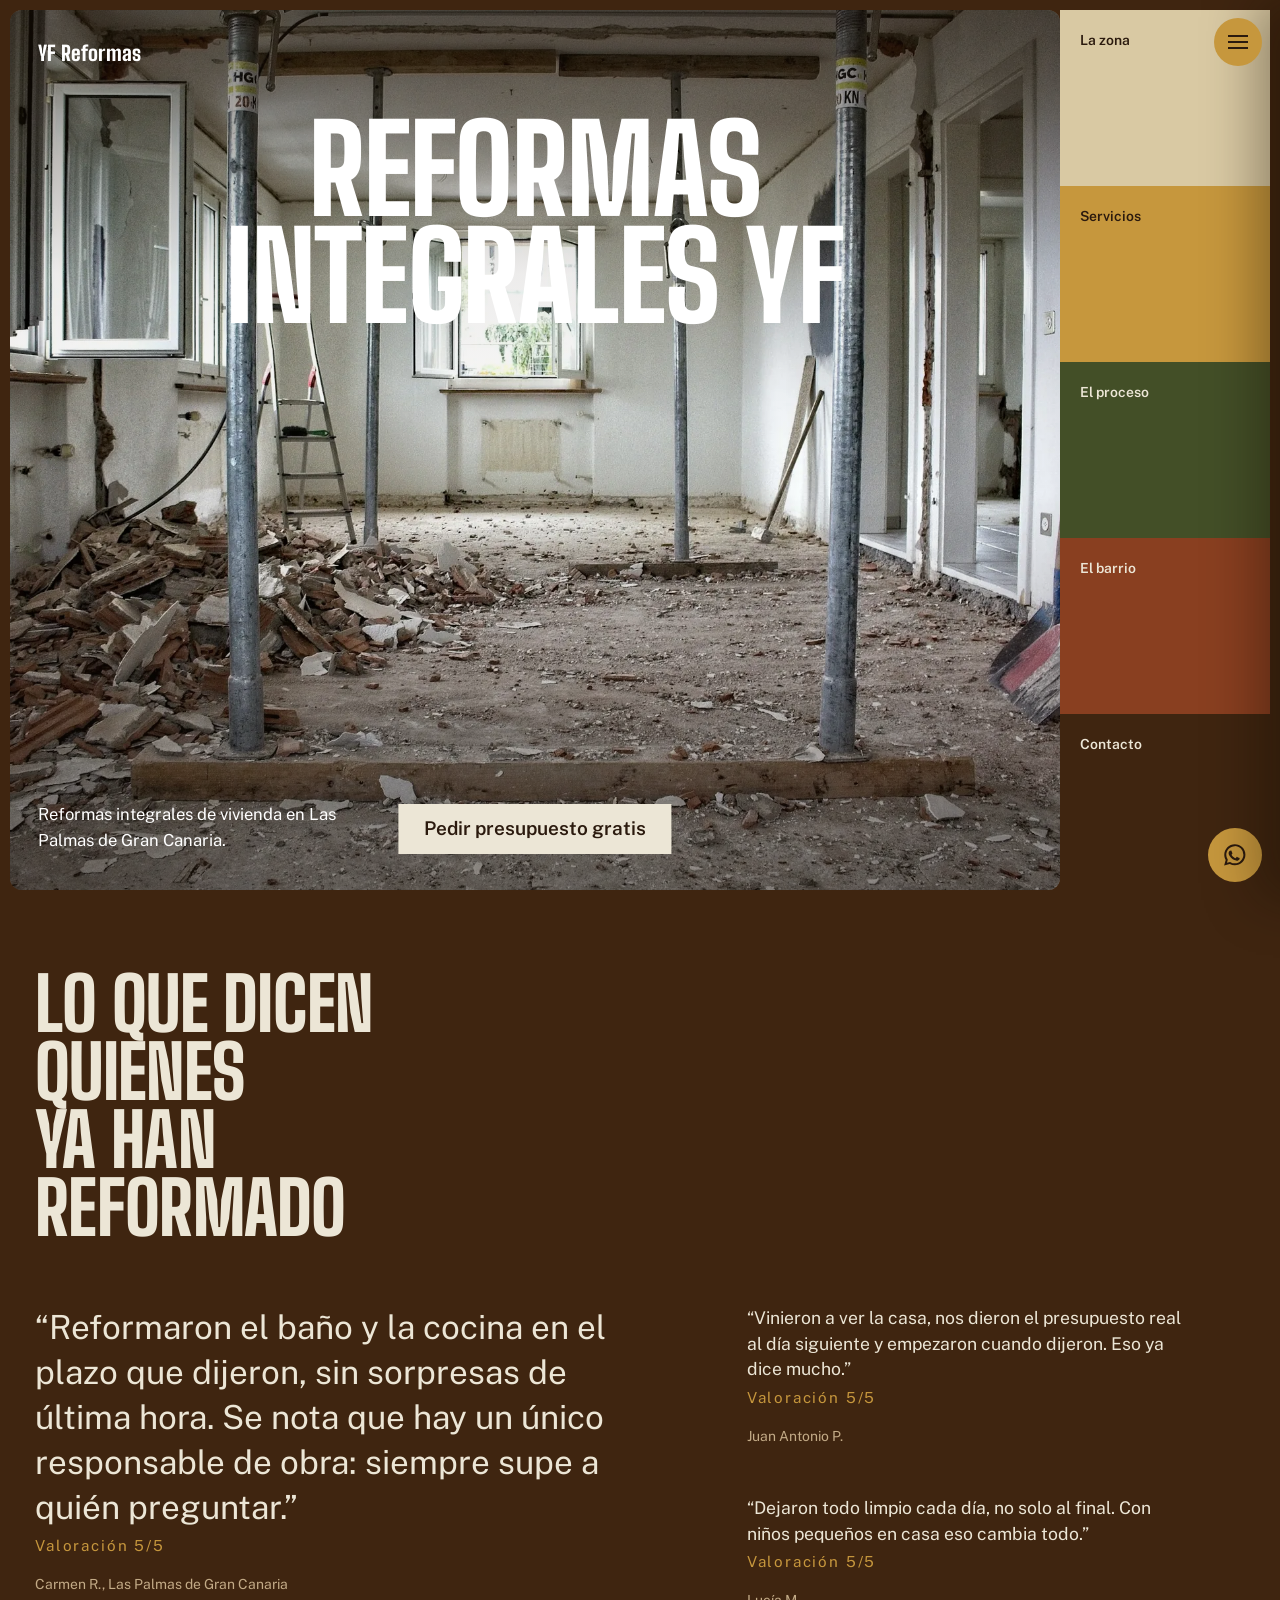
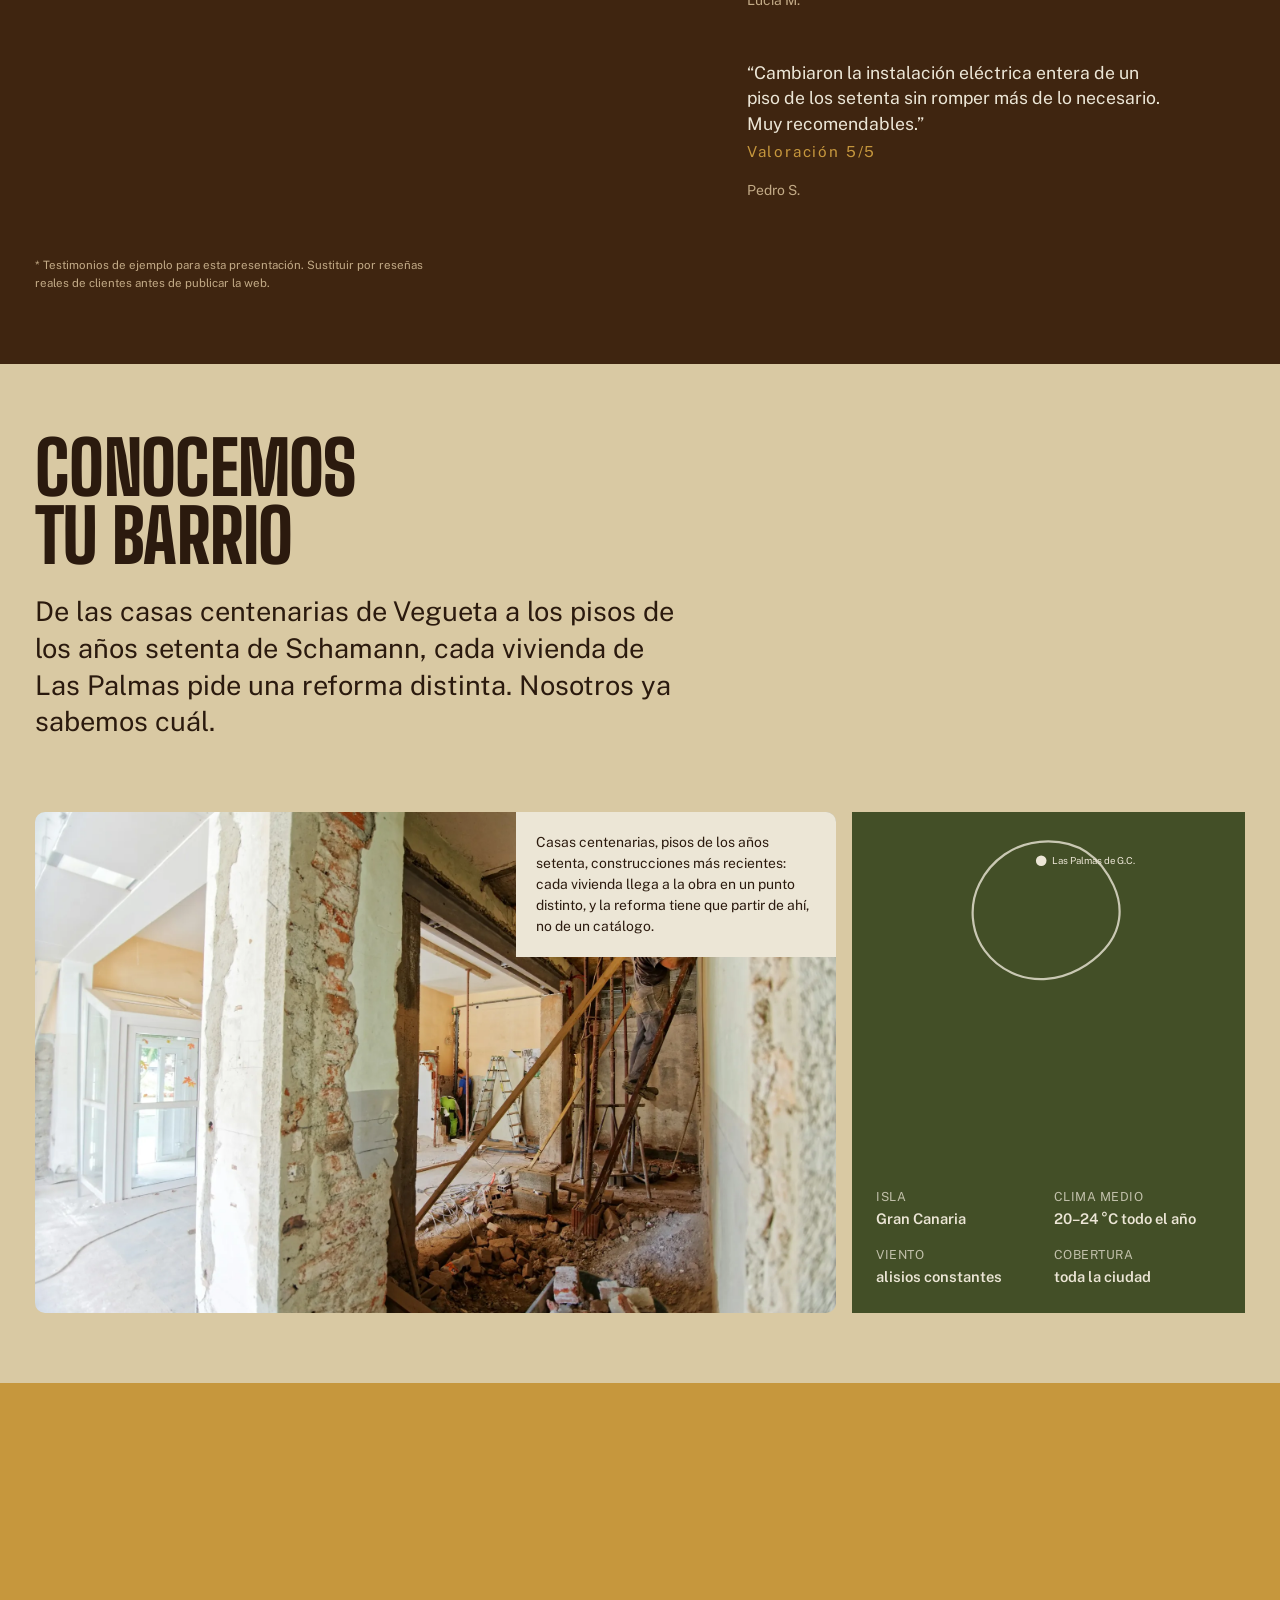
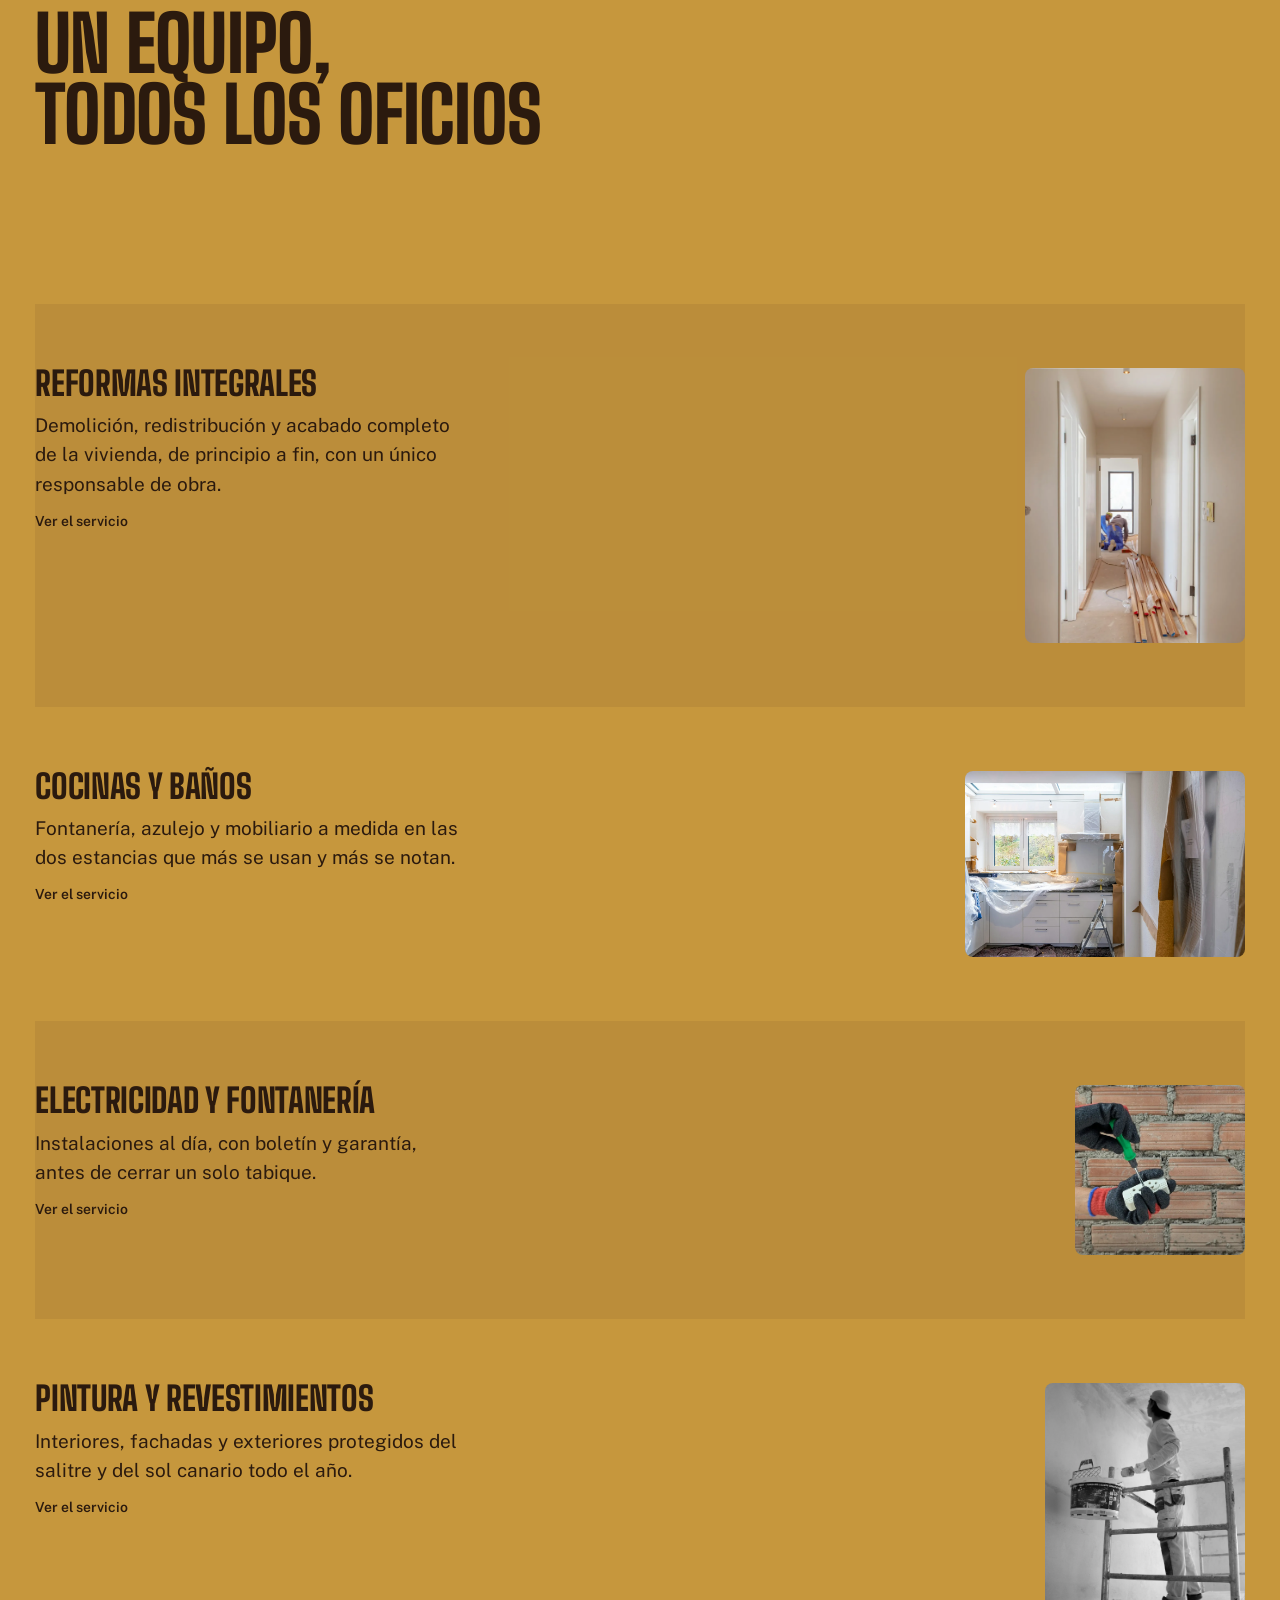
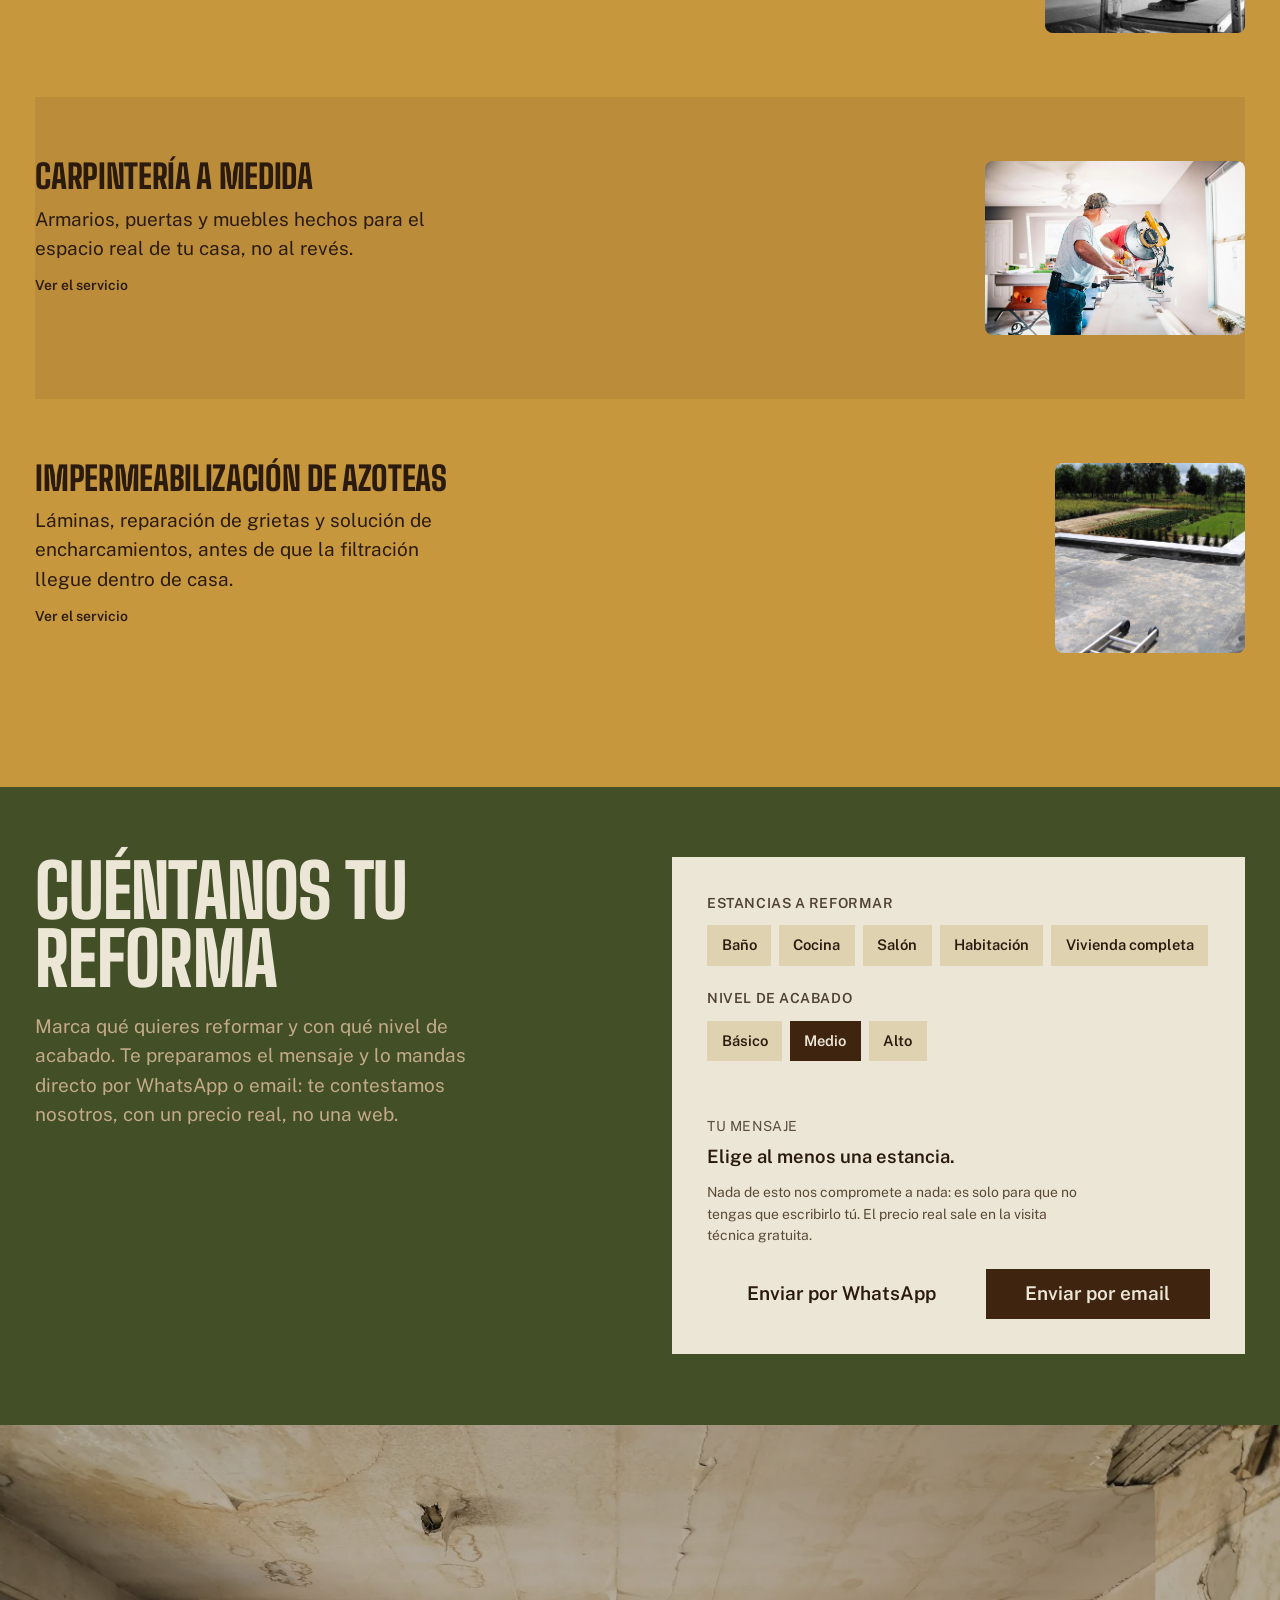
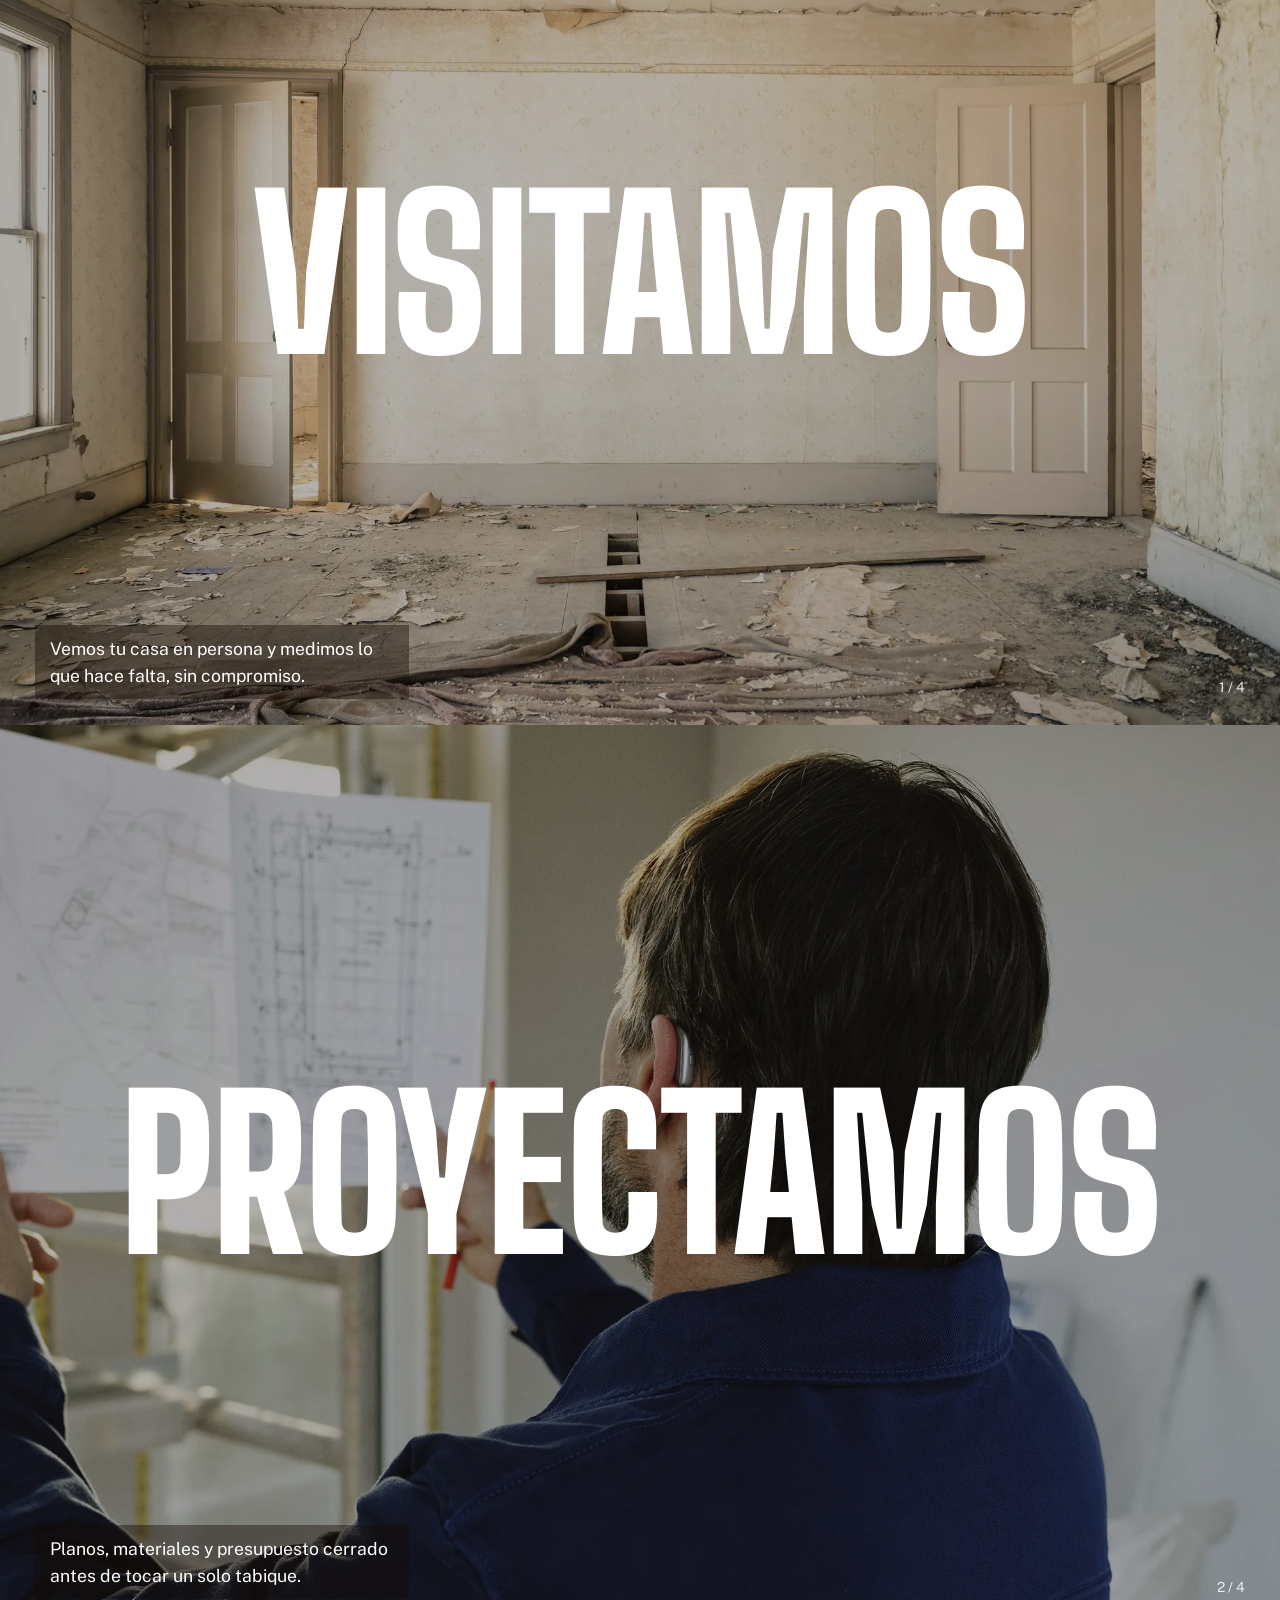
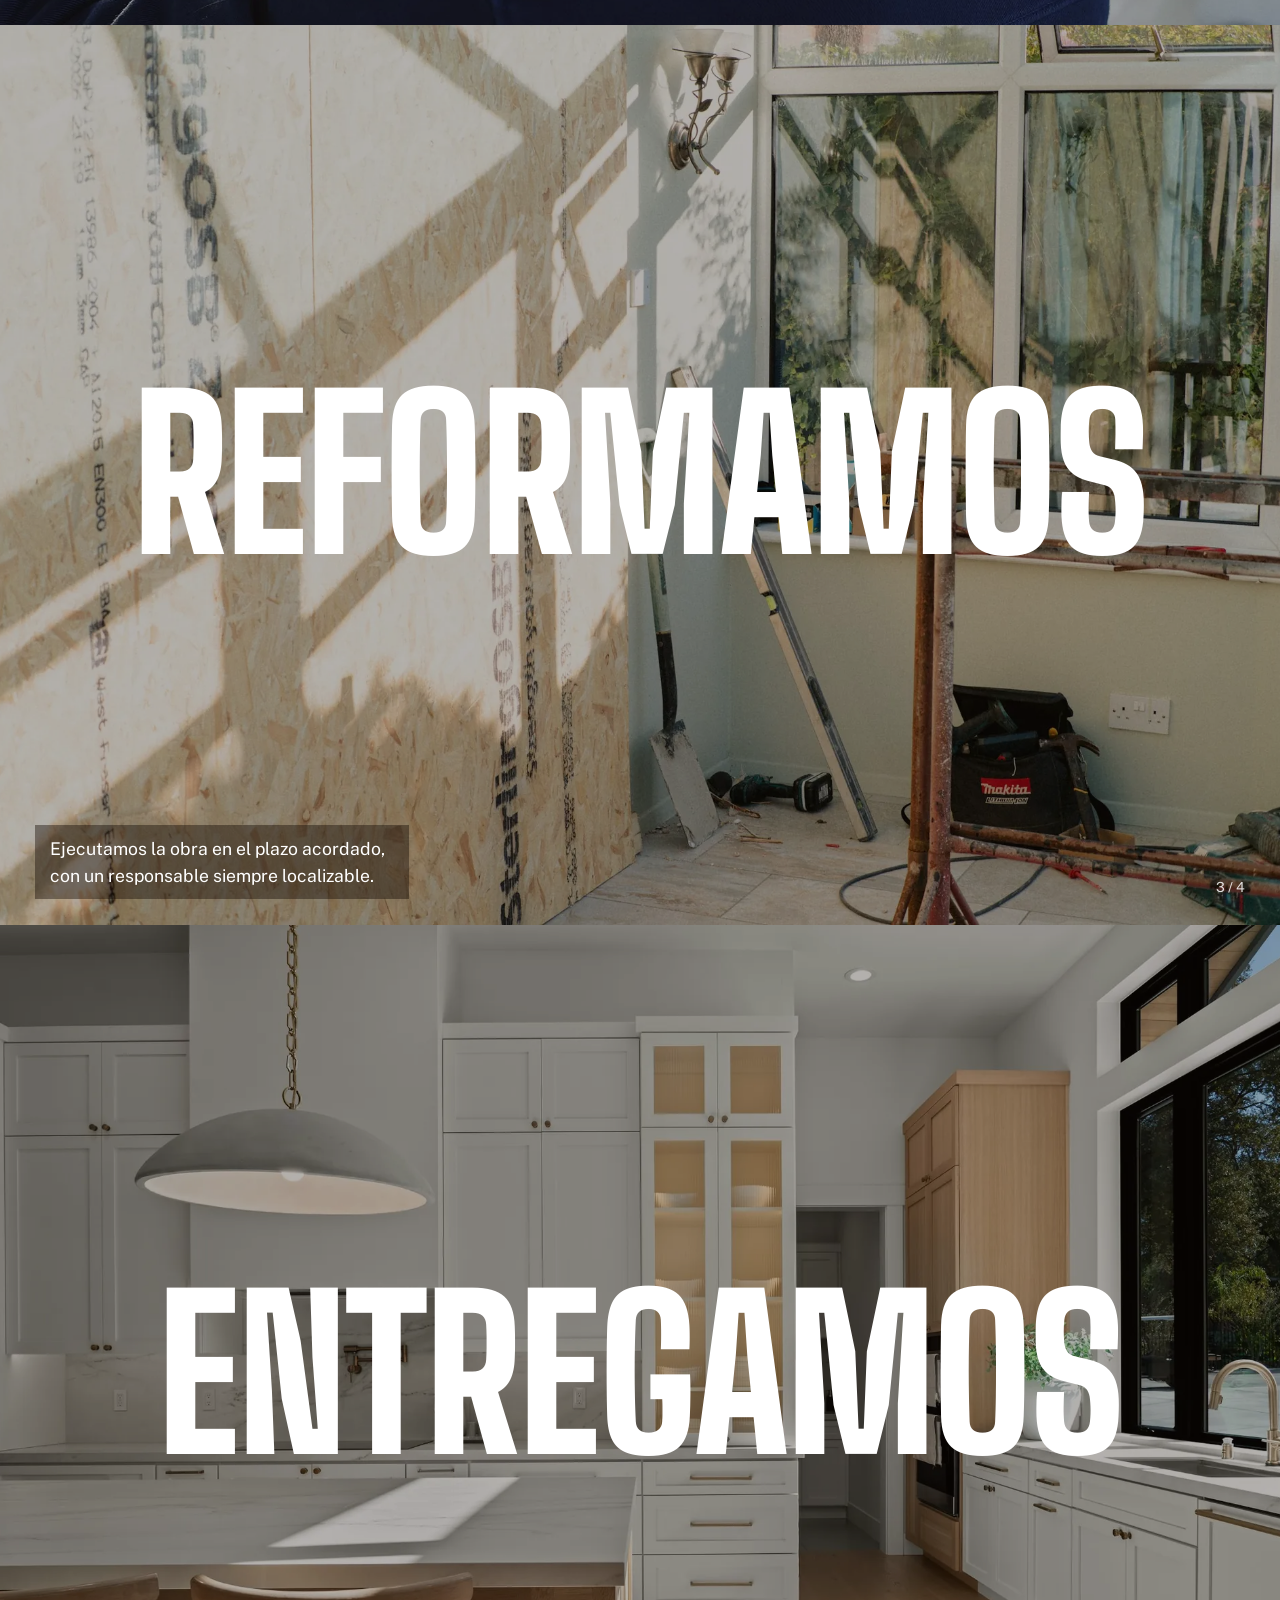
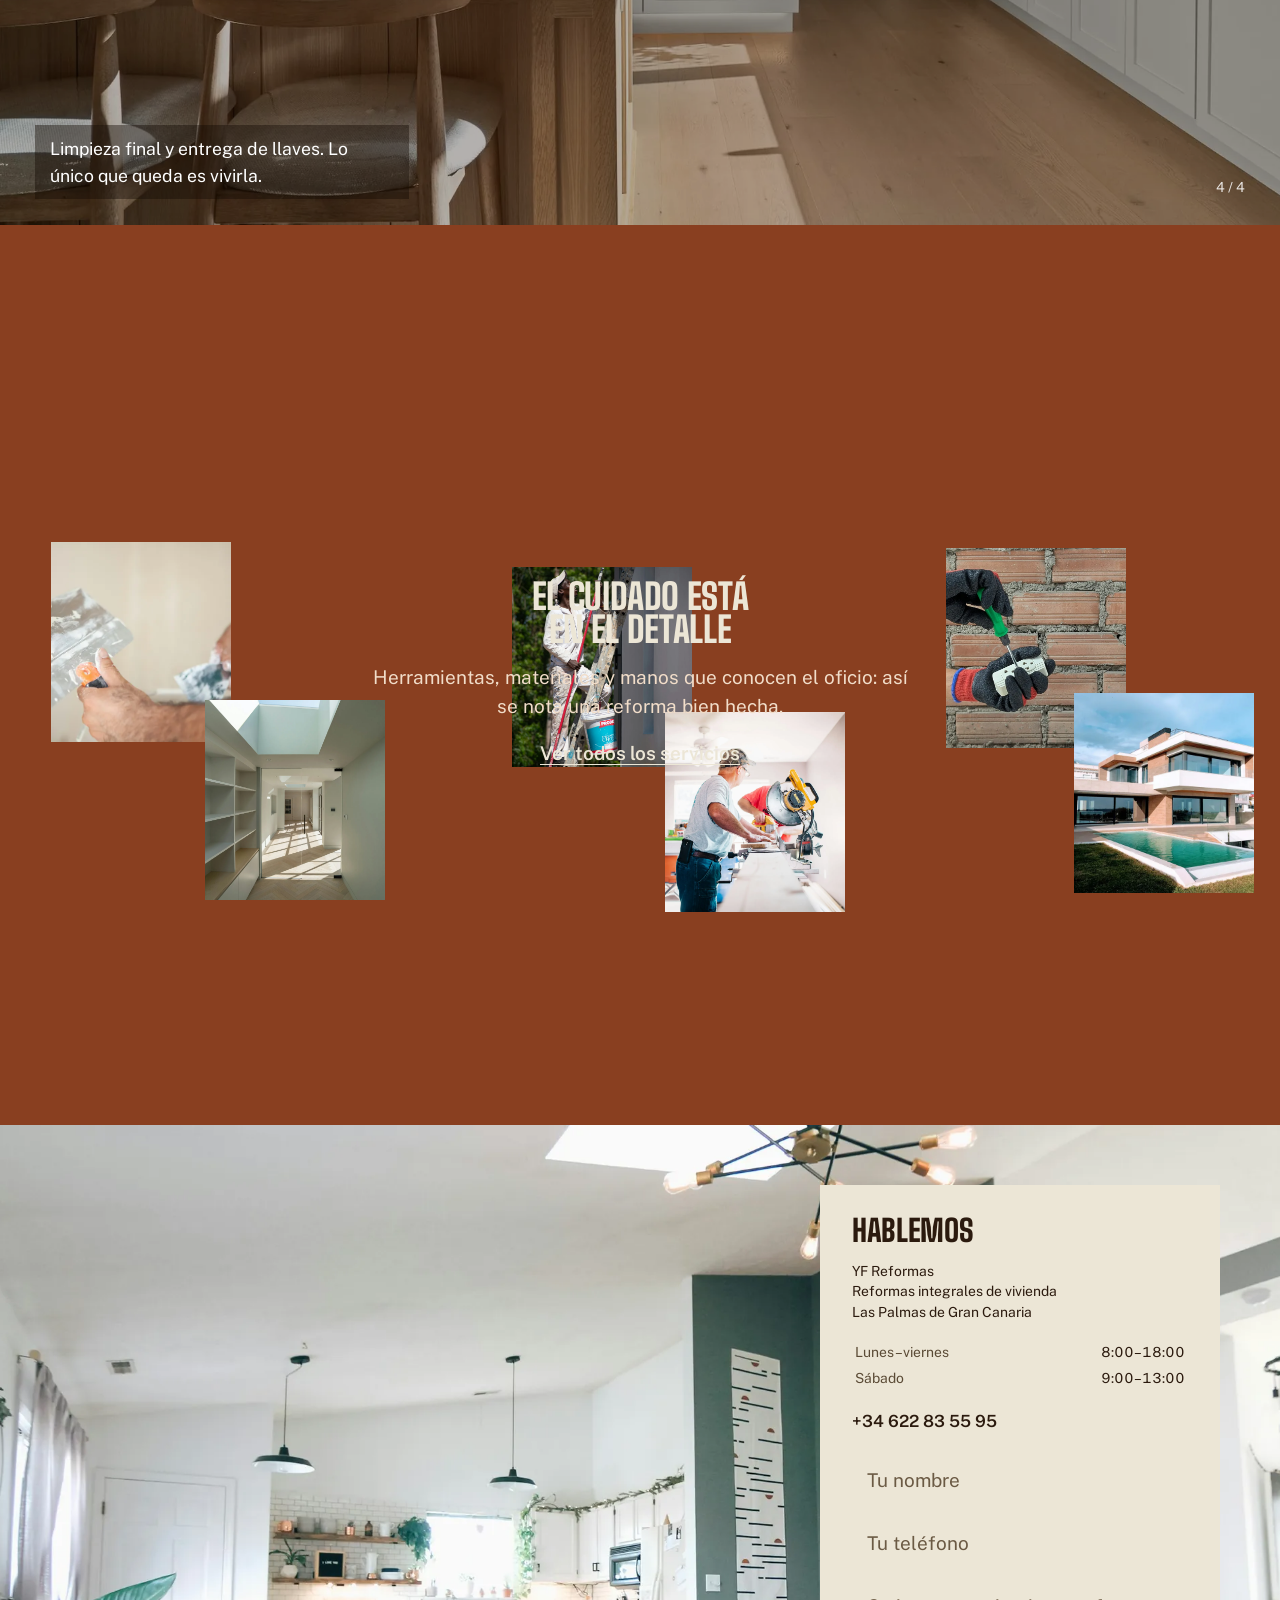
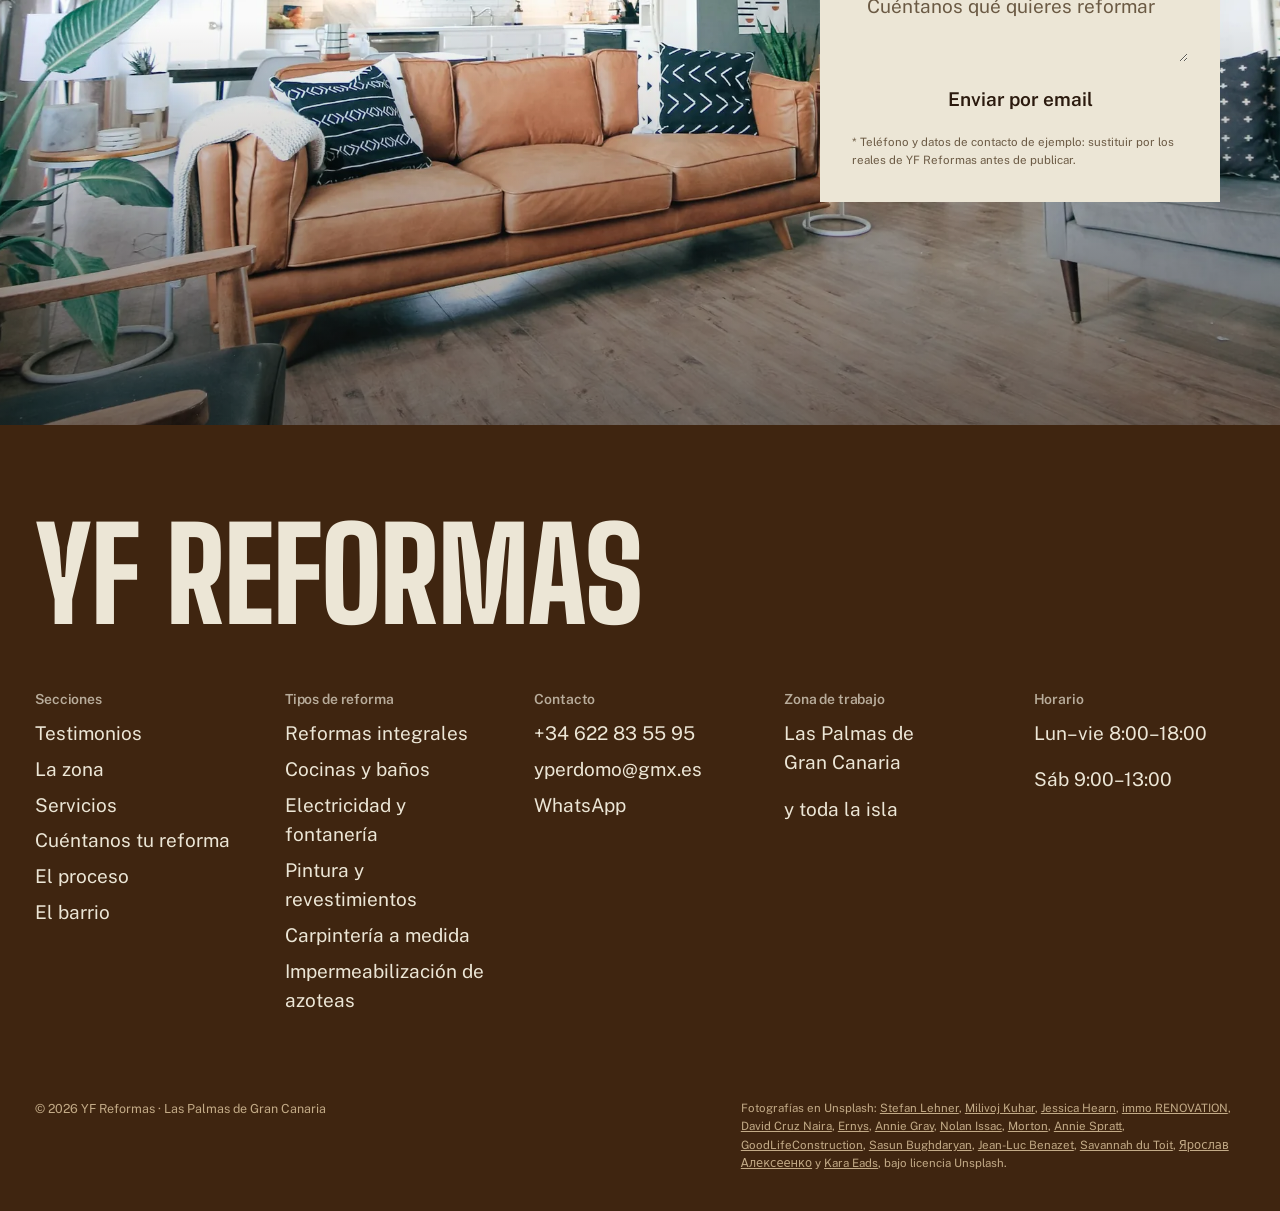
==== commit d5c864a3: "Convierte las fotos a WebP con fallback JPG y recorta su tamaño - Redimensiona cada foto según su ma" ====
--- a/index.html
+++ b/index.html
@@ -53,7 +53,7 @@
 <section class="hero" id="top">
   <div class="hero-frame">
     <div class="hero-photo">
-      <img src="assets/u-room-renovation-poles.jpg" alt="Vivienda en plena reforma, con puntales metálicos, escombros y ventanas abiertas de par en par" width="2200" height="1467">
+      <picture><source srcset="assets/u-room-renovation-poles.webp" type="image/webp"><img alt="Vivienda en plena reforma, con puntales metálicos, escombros y ventanas abiertas de par en par" src="assets/u-room-renovation-poles.jpg" width="2000" height="1334"></picture>
       <span class="hero-wordmark">YF Reformas</span>
       <h1 class="hero-headline"><span>Reformas</span><span>integrales YF</span></h1>
       <p class="hero-sub">Reformas integrales de vivienda en Las Palmas de Gran Canaria.</p>
@@ -110,7 +110,7 @@
 
     <div class="about-mosaic">
       <figure class="about-photo shutter" data-reveal>
-        <img class="cover" src="assets/u-ladder-renovation.jpg" alt="Interior de una vivienda a medio reformar, con una parte ya terminada y otra todavía en obra" loading="lazy">
+        <picture><source srcset="assets/u-ladder-renovation.webp" type="image/webp"><img class="cover" alt="Interior de una vivienda a medio reformar, con una parte ya terminada y otra todavía en obra" loading="lazy" src="assets/u-ladder-renovation.jpg" width="2000" height="1331"></picture>
         <figcaption class="about-photo-caption">Casas centenarias, pisos de los años setenta, construcciones más recientes: cada vivienda llega a la obra en un punto distinto, y la reforma tiene que partir de ahí, no de un catálogo.</figcaption>
       </figure>
 
@@ -142,7 +142,7 @@
         <p class="service-copy">Demolición, redistribución y acabado completo de la vivienda, de principio a fin, con un único responsable de obra.</p>
         <span class="service-link">Ver el servicio</span>
       </div>
-      <div class="service-photo"><img class="cover" src="assets/u-men-working-house.jpg" alt="Dos operarios instalando suelo de madera en el pasillo de una vivienda en obras" loading="lazy"></div>
+      <div class="service-photo"><picture><source srcset="assets/u-men-working-house.webp" type="image/webp"><img class="cover" alt="Dos operarios instalando suelo de madera en el pasillo de una vivienda en obras" loading="lazy" src="assets/u-men-working-house.jpg" width="2000" height="1334"></picture></div>
     </a>
 
     <a class="service-row" href="cocinas-y-banos.html" data-reveal>
@@ -151,7 +151,7 @@
         <p class="service-copy">Fontanería, azulejo y mobiliario a medida en las dos estancias que más se usan y más se notan.</p>
         <span class="service-link">Ver el servicio</span>
       </div>
-      <div class="service-photo"><img class="cover" src="assets/u-kitchen-renovation.jpg" alt="Cocina protegida con plástico y papel durante una reforma" loading="lazy"></div>
+      <div class="service-photo"><picture><source srcset="assets/u-kitchen-renovation.webp" type="image/webp"><img class="cover" alt="Cocina protegida con plástico y papel durante una reforma" loading="lazy" src="assets/u-kitchen-renovation.jpg" width="2000" height="1334"></picture></div>
     </a>
 
     <a class="service-row" href="electricidad-y-fontaneria.html" data-reveal>
@@ -160,7 +160,7 @@
         <p class="service-copy">Instalaciones al día, con boletín y garantía, antes de cerrar un solo tabique.</p>
         <span class="service-link">Ver el servicio</span>
       </div>
-      <div class="service-photo"><img class="cover" src="assets/u-electrical-outlet.jpg" alt="Persona con guantes de trabajo manipulando un enchufe con un destornillador" loading="lazy"></div>
+      <div class="service-photo"><picture><source srcset="assets/u-electrical-outlet.webp" type="image/webp"><img class="cover" alt="Persona con guantes de trabajo manipulando un enchufe con un destornillador" loading="lazy" src="assets/u-electrical-outlet.jpg" width="1400" height="787"></picture></div>
     </a>
 
     <a class="service-row" href="pintura-y-revestimientos.html" data-reveal>
@@ -169,7 +169,7 @@
         <p class="service-copy">Interiores, fachadas y exteriores protegidos del salitre y del sol canario todo el año.</p>
         <span class="service-link">Ver el servicio</span>
       </div>
-      <div class="service-photo"><img class="cover" src="assets/u-painter-roller.jpg" alt="Persona pintando una pared con un rodillo" loading="lazy"></div>
+      <div class="service-photo"><picture><source srcset="assets/u-painter-roller.webp" type="image/webp"><img class="cover" alt="Persona pintando una pared con un rodillo" loading="lazy" src="assets/u-painter-roller.jpg" width="2000" height="3000"></picture></div>
     </a>
 
     <a class="service-row" href="carpinteria-a-medida.html" data-reveal>
@@ -178,7 +178,7 @@
         <p class="service-copy">Armarios, puertas y muebles hechos para el espacio real de tu casa, no al revés.</p>
         <span class="service-link">Ver el servicio</span>
       </div>
-      <div class="service-photo"><img class="cover" src="assets/u-miter-saw.jpg" alt="Carpintero trabajando con una sierra ingletadora" loading="lazy"></div>
+      <div class="service-photo"><picture><source srcset="assets/u-miter-saw.webp" type="image/webp"><img class="cover" alt="Carpintero trabajando con una sierra ingletadora" loading="lazy" src="assets/u-miter-saw.jpg" width="2000" height="1334"></picture></div>
     </a>
 
     <a class="service-row" href="impermeabilizacion-de-azoteas.html" data-reveal>
@@ -187,7 +187,7 @@
         <p class="service-copy">Láminas, reparación de grietas y solución de encharcamientos, antes de que la filtración llegue dentro de casa.</p>
         <span class="service-link">Ver el servicio</span>
       </div>
-      <div class="service-photo"><img class="cover" src="assets/u-epdm-roof-membrane.jpg" alt="Azotea cubierta con una lámina impermeabilizante de EPDM" loading="lazy"></div>
+      <div class="service-photo"><picture><source srcset="assets/u-epdm-roof-membrane.webp" type="image/webp"><img class="cover" alt="Azotea cubierta con una lámina impermeabilizante de EPDM" loading="lazy" src="assets/u-epdm-roof-membrane.jpg" width="1920" height="1598"></picture></div>
     </a>
   </div>
 </section>
@@ -237,25 +237,25 @@
 <!-- ============ PROCESS ============ -->
 <section class="process" id="proceso" data-ink="#ece6d6" aria-label="Cómo trabajamos">
   <div class="process-panel">
-    <img class="cover" src="assets/u-before-peeling-wall.jpg" alt="Habitación vacía con el papel de pared despegado, antes de empezar la reforma" loading="lazy">
+    <picture><source srcset="assets/u-before-peeling-wall.webp" type="image/webp"><img class="cover" alt="Habitación vacía con el papel de pared despegado, antes de empezar la reforma" loading="lazy" src="assets/u-before-peeling-wall.jpg" width="2000" height="1334"></picture>
     <div class="process-verb-wrap"><h2 class="process-verb">Visitamos</h2></div>
     <p class="process-sentence">Vemos tu casa en persona y medimos lo que hace falta, sin compromiso.</p>
     <span class="process-count">1 / 4</span>
   </div>
   <div class="process-panel">
-    <img class="cover" src="assets/u-blueprints-site.jpg" alt="Planos de obra revisados sobre la mesa en el lugar de la reforma" loading="lazy">
+    <picture><source srcset="assets/u-blueprints-site.webp" type="image/webp"><img class="cover" alt="Planos de obra revisados sobre la mesa en el lugar de la reforma" loading="lazy" src="assets/u-blueprints-site.jpg" width="2000" height="2666"></picture>
     <div class="process-verb-wrap"><h2 class="process-verb">Proyectamos</h2></div>
     <p class="process-sentence">Planos, materiales y presupuesto cerrado antes de tocar un solo tabique.</p>
     <span class="process-count">2 / 4</span>
   </div>
   <div class="process-panel">
-    <img class="cover" src="assets/u-osb-wall-construction.jpg" alt="Estructura de una pared en construcción, con luz entrando entre los tablones" loading="lazy">
+    <picture><source srcset="assets/u-osb-wall-construction.webp" type="image/webp"><img class="cover" alt="Estructura de una pared en construcción, con luz entrando entre los tablones" loading="lazy" src="assets/u-osb-wall-construction.jpg" width="2000" height="1328"></picture>
     <div class="process-verb-wrap"><h2 class="process-verb">Reformamos</h2></div>
     <p class="process-sentence">Ejecutamos la obra en el plazo acordado, con un responsable siempre localizable.</p>
     <span class="process-count">3 / 4</span>
   </div>
   <div class="process-panel">
-    <img class="cover" src="assets/u-kitchen-modern-finished.jpg" alt="Cocina moderna terminada, con isla central y mucha luz natural" loading="lazy">
+    <picture><source srcset="assets/u-kitchen-modern-finished.webp" type="image/webp"><img class="cover" alt="Cocina moderna terminada, con isla central y mucha luz natural" loading="lazy" src="assets/u-kitchen-modern-finished.jpg" width="2000" height="1334"></picture>
     <div class="process-verb-wrap"><h2 class="process-verb">Entregamos</h2></div>
     <p class="process-sentence">Limpieza final y entrega de llaves. Lo único que queda es vivirla.</p>
     <span class="process-count">4 / 4</span>
@@ -271,12 +271,12 @@
       <a class="link gallery-link" href="#servicios">Ver todos los servicios</a>
     </div>
     <div class="gallery-photos" aria-hidden="false">
-      <figure class="gallery-photo drift" style="left:4%; top:8%" data-reveal><img class="cover" src="assets/u-plaster-trowel.jpg" alt="Manos aplicando masilla en una pared con espátula" loading="lazy"></figure>
-      <figure class="gallery-photo drift" style="left:16%; top:58%" data-reveal><img class="cover" src="assets/u-wood-shelf-carpentry.jpg" alt="Estantería de madera a medida junto a una pared blanca" loading="lazy"></figure>
-      <figure class="gallery-photo drift" style="left:40%; top:16%" data-reveal><img class="cover" src="assets/u-painter-ladder.jpg" alt="Pintor trabajando sobre una escalera en una pared" loading="lazy"></figure>
-      <figure class="gallery-photo drift" style="right:34%; top:62%" data-reveal><img class="cover" src="assets/u-miter-saw.jpg" alt="Carpintero usando una sierra ingletadora" loading="lazy"></figure>
-      <figure class="gallery-photo drift" style="right:12%; top:10%" data-reveal><img class="cover" src="assets/u-electrical-outlet.jpg" alt="Instalación de un enchufe con destornillador" loading="lazy"></figure>
-      <figure class="gallery-photo drift" style="right:2%; top:56%" data-reveal><img class="cover" src="assets/u-building-exterior.jpg" alt="Vivienda unifamiliar moderna terminada, con piscina" loading="lazy"></figure>
+      <figure class="gallery-photo drift" style="left:4%; top:8%" data-reveal><picture><source srcset="assets/u-plaster-trowel.webp" type="image/webp"><img class="cover" alt="Manos aplicando masilla en una pared con espátula" loading="lazy" src="assets/u-plaster-trowel.jpg" width="800" height="533"></picture></figure>
+      <figure class="gallery-photo drift" style="left:16%; top:58%" data-reveal><picture><source srcset="assets/u-wood-shelf-carpentry.webp" type="image/webp"><img class="cover" alt="Estantería de madera a medida junto a una pared blanca" loading="lazy" src="assets/u-wood-shelf-carpentry.jpg" width="1400" height="2097"></picture></figure>
+      <figure class="gallery-photo drift" style="left:40%; top:16%" data-reveal><picture><source srcset="assets/u-painter-ladder.webp" type="image/webp"><img class="cover" alt="Pintor trabajando sobre una escalera en una pared" loading="lazy" src="assets/u-painter-ladder.jpg" width="1400" height="2100"></picture></figure>
+      <figure class="gallery-photo drift" style="right:34%; top:62%" data-reveal><picture><source srcset="assets/u-miter-saw.webp" type="image/webp"><img class="cover" alt="Carpintero usando una sierra ingletadora" loading="lazy" src="assets/u-miter-saw.jpg" width="2000" height="1334"></picture></figure>
+      <figure class="gallery-photo drift" style="right:12%; top:10%" data-reveal><picture><source srcset="assets/u-electrical-outlet.webp" type="image/webp"><img class="cover" alt="Instalación de un enchufe con destornillador" loading="lazy" src="assets/u-electrical-outlet.jpg" width="1400" height="787"></picture></figure>
+      <figure class="gallery-photo drift" style="right:2%; top:56%" data-reveal><picture><source srcset="assets/u-building-exterior.webp" type="image/webp"><img class="cover" alt="Vivienda unifamiliar moderna terminada, con piscina" loading="lazy" src="assets/u-building-exterior.jpg" width="800" height="600"></picture></figure>
     </div>
   </div>
 </section>
@@ -284,7 +284,7 @@
 <!-- ============ CONTACT ============ -->
 <section class="contact" id="contacto" data-ink="#ece6d6" aria-label="Contacto">
   <div class="contact-photo">
-    <img class="cover" src="assets/u-living-room-finished.jpg" alt="Salón de una vivienda ya reformada, con sofá y luz natural" loading="lazy">
+    <picture><source srcset="assets/u-living-room-finished.webp" type="image/webp"><img class="cover" alt="Salón de una vivienda ya reformada, con sofá y luz natural" loading="lazy" src="assets/u-living-room-finished.jpg" width="2000" height="1334"></picture>
   </div>
   <div class="contact-card">
     <h2>Hablemos</h2>
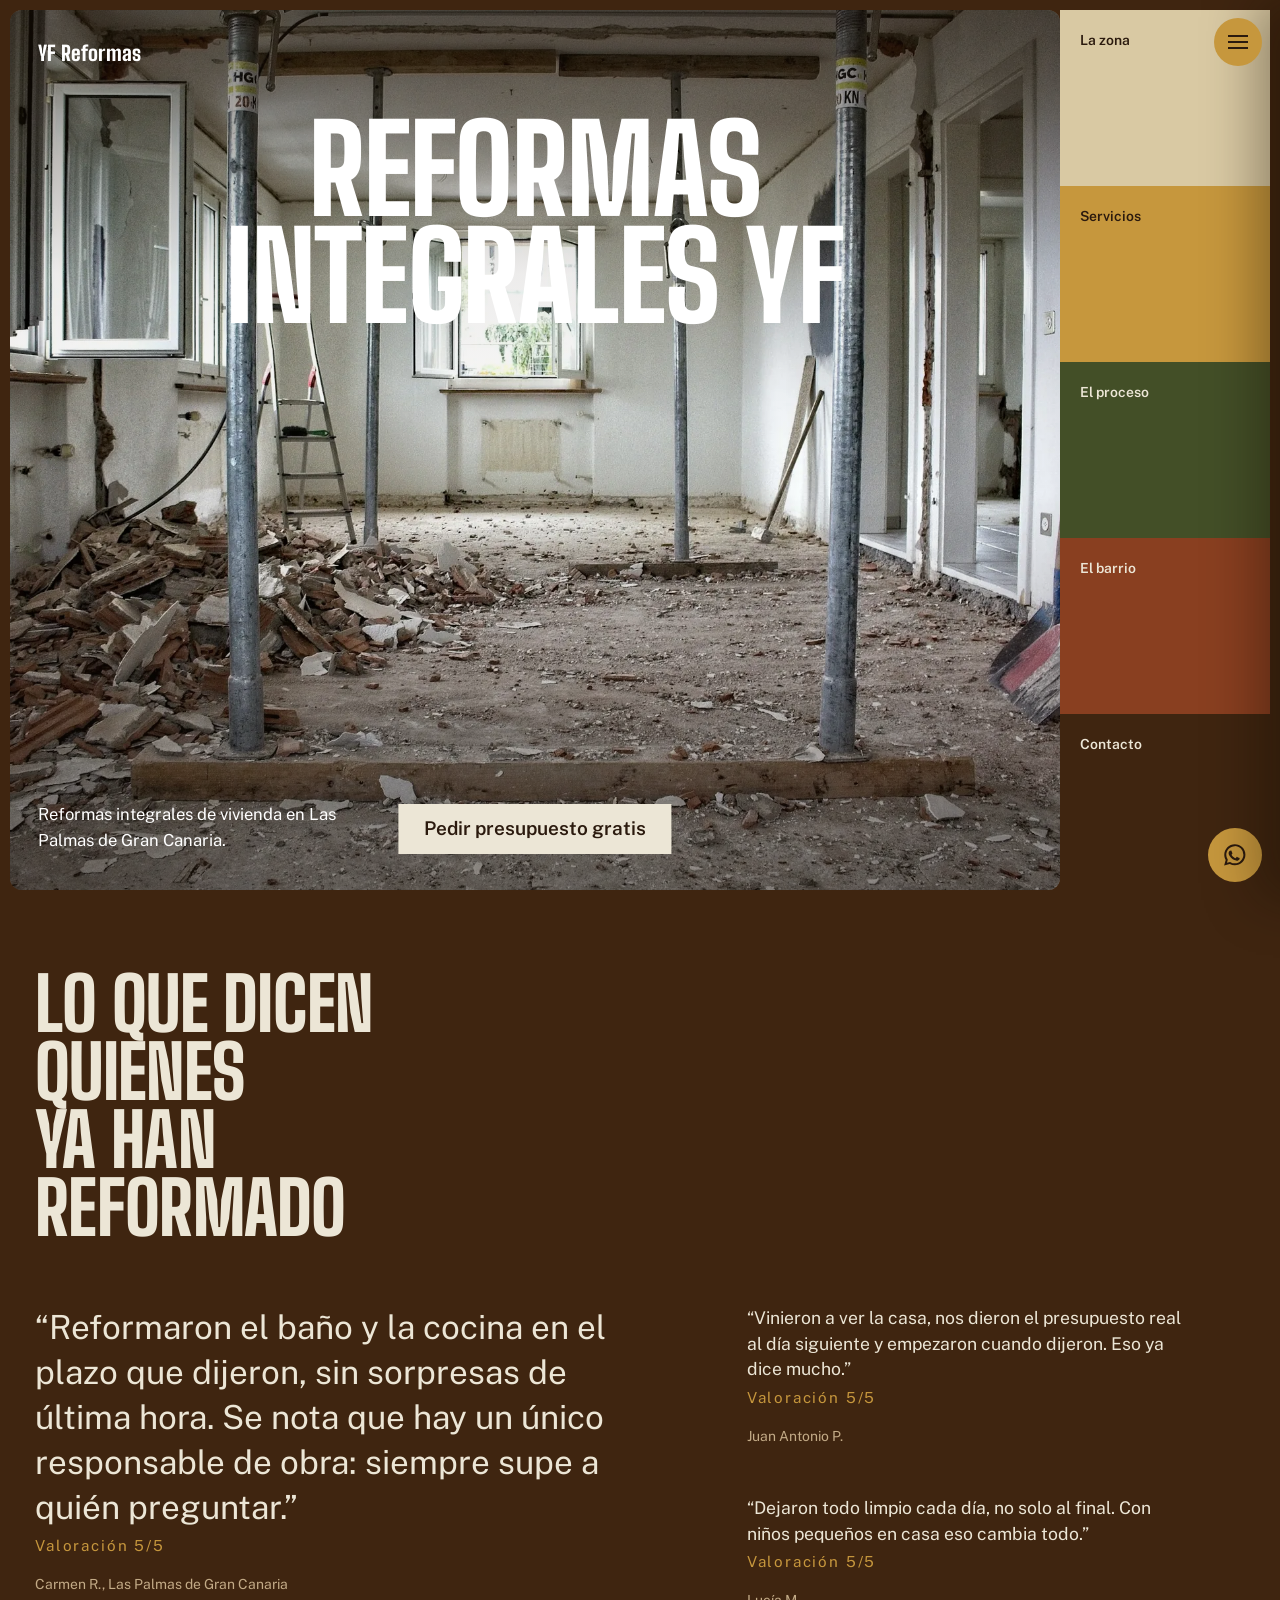
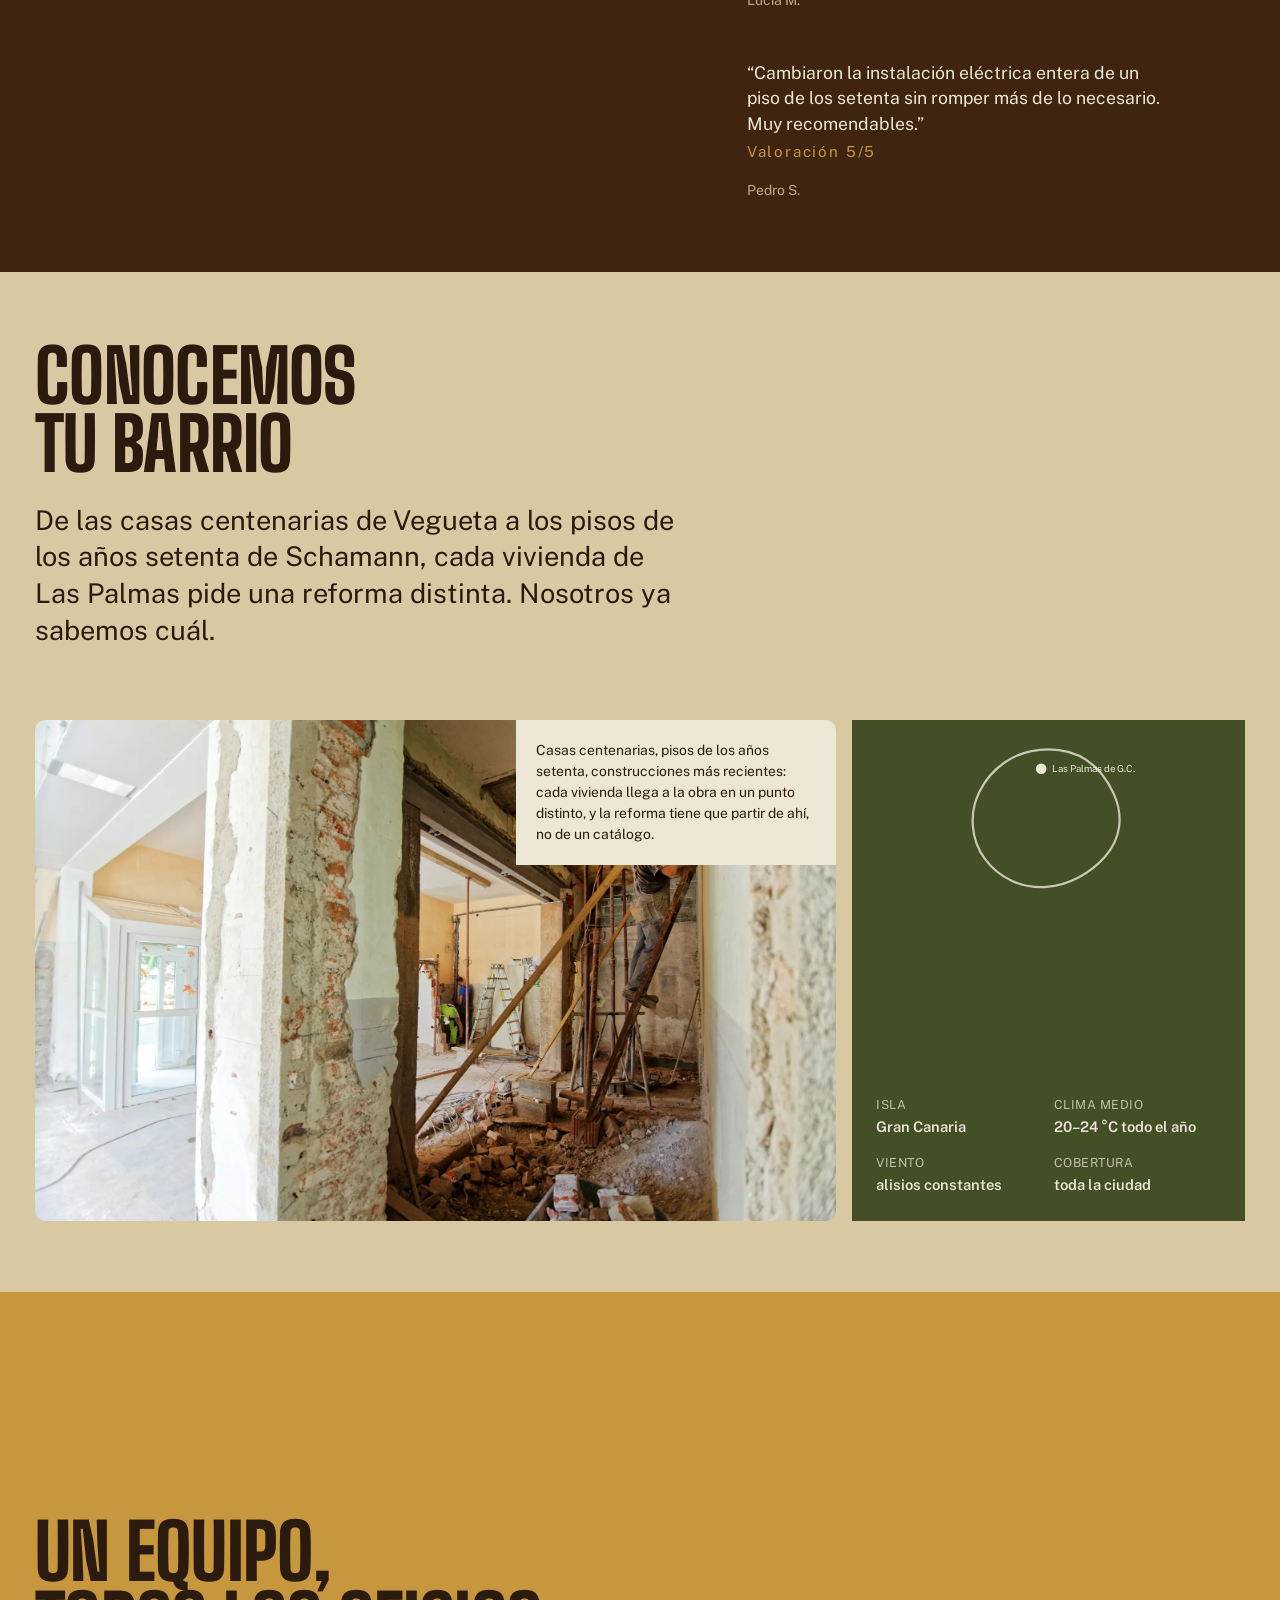
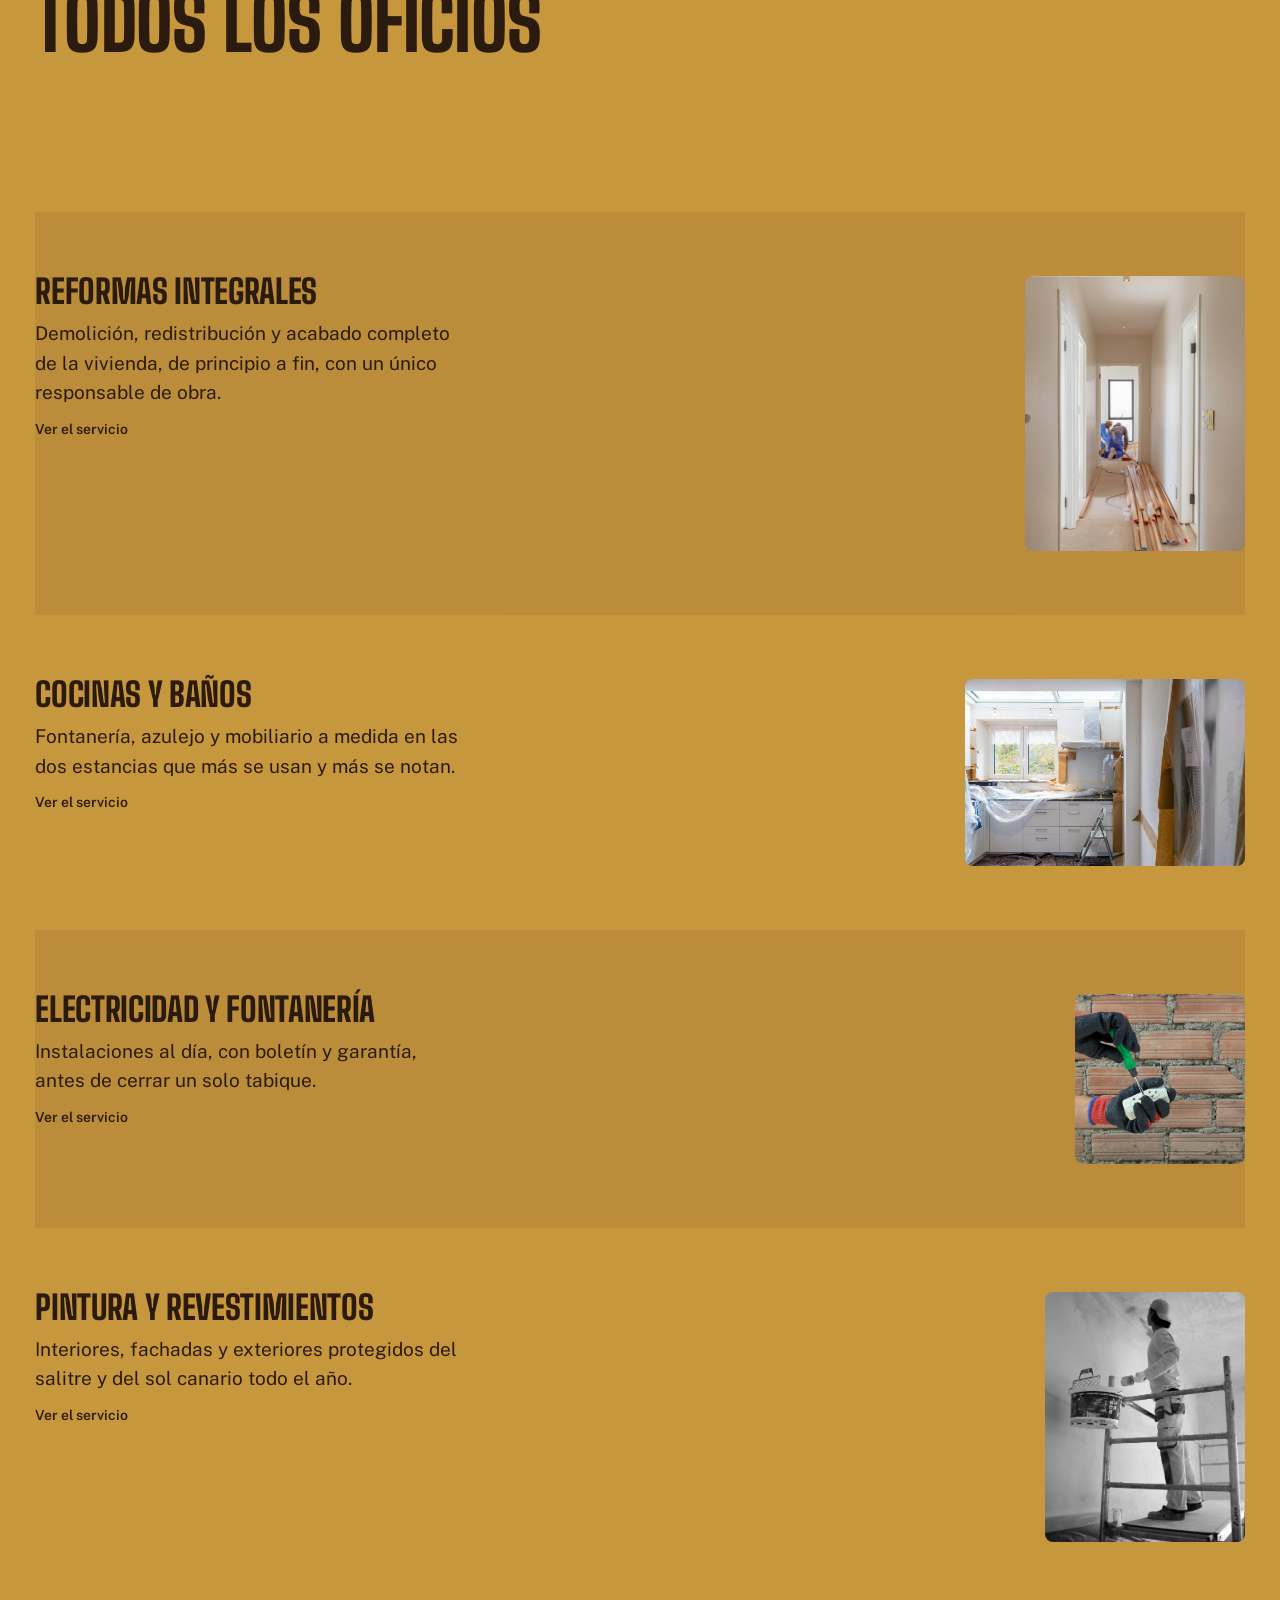
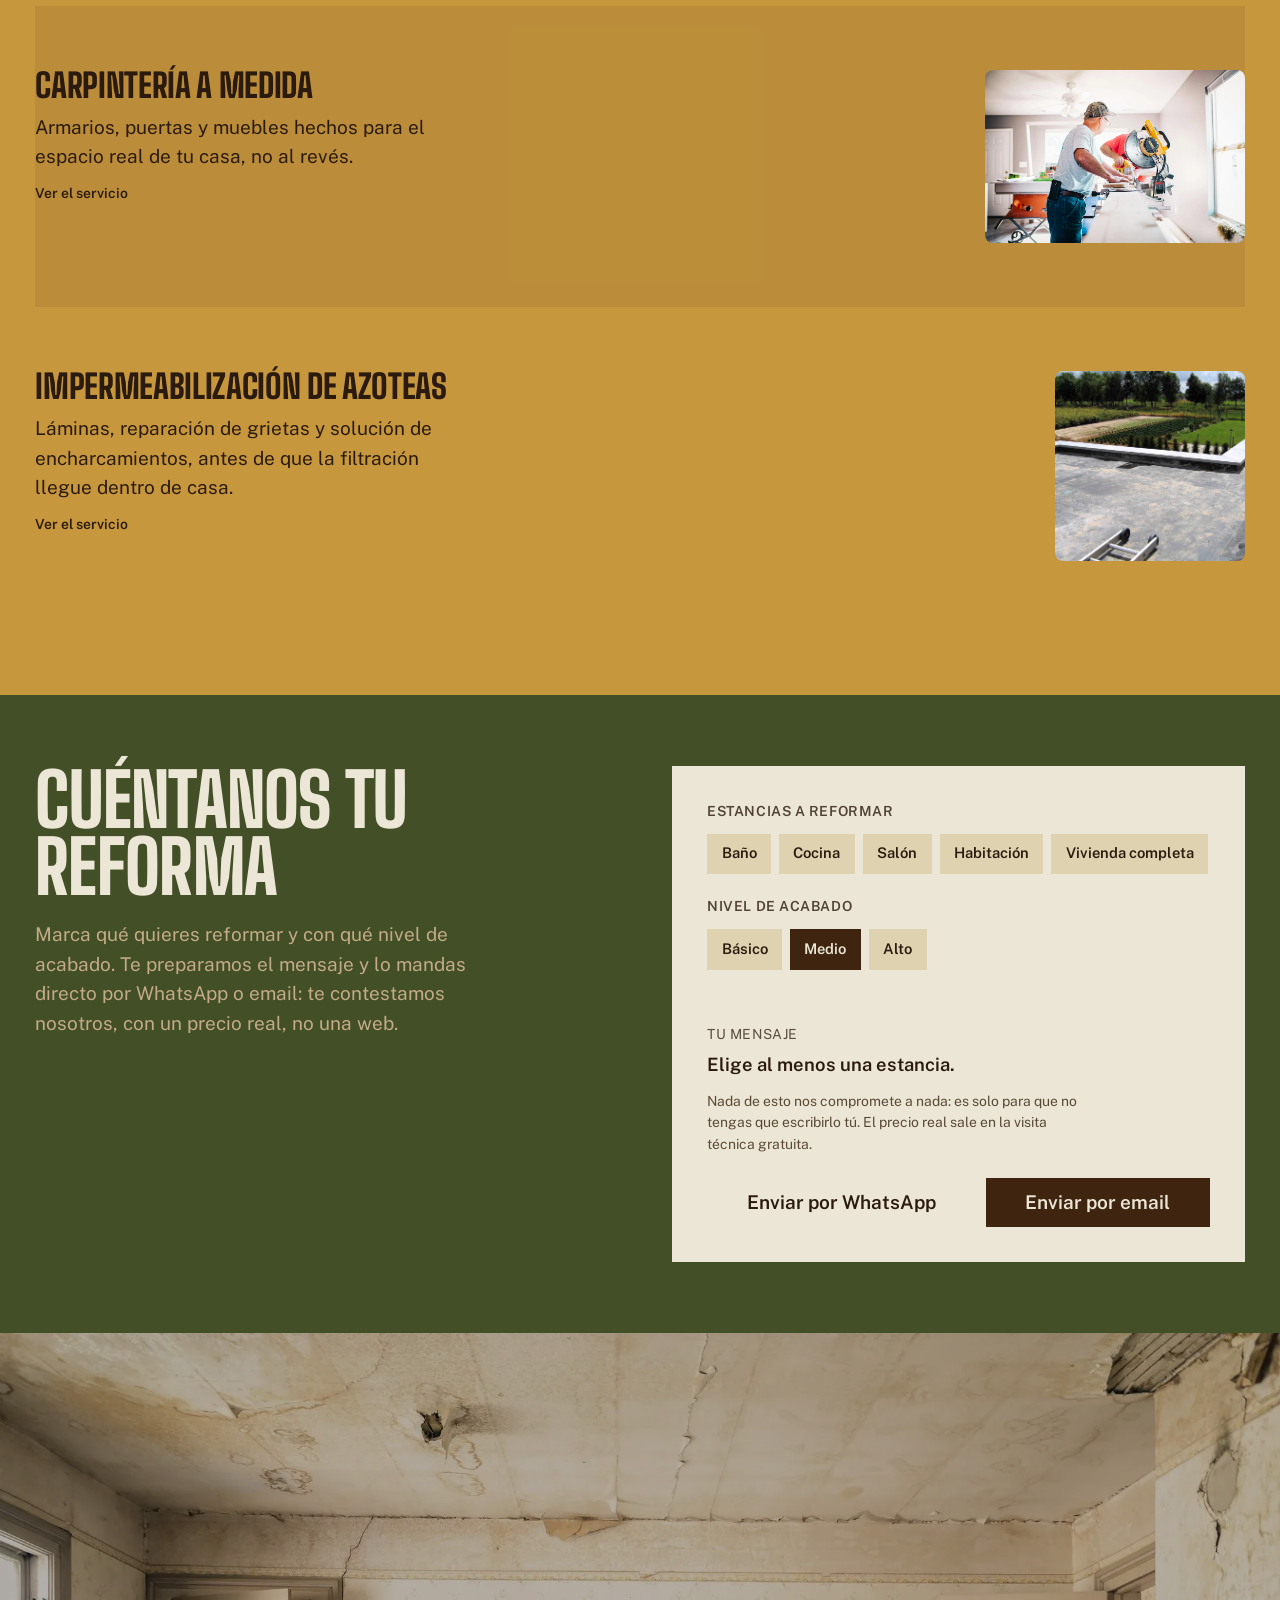
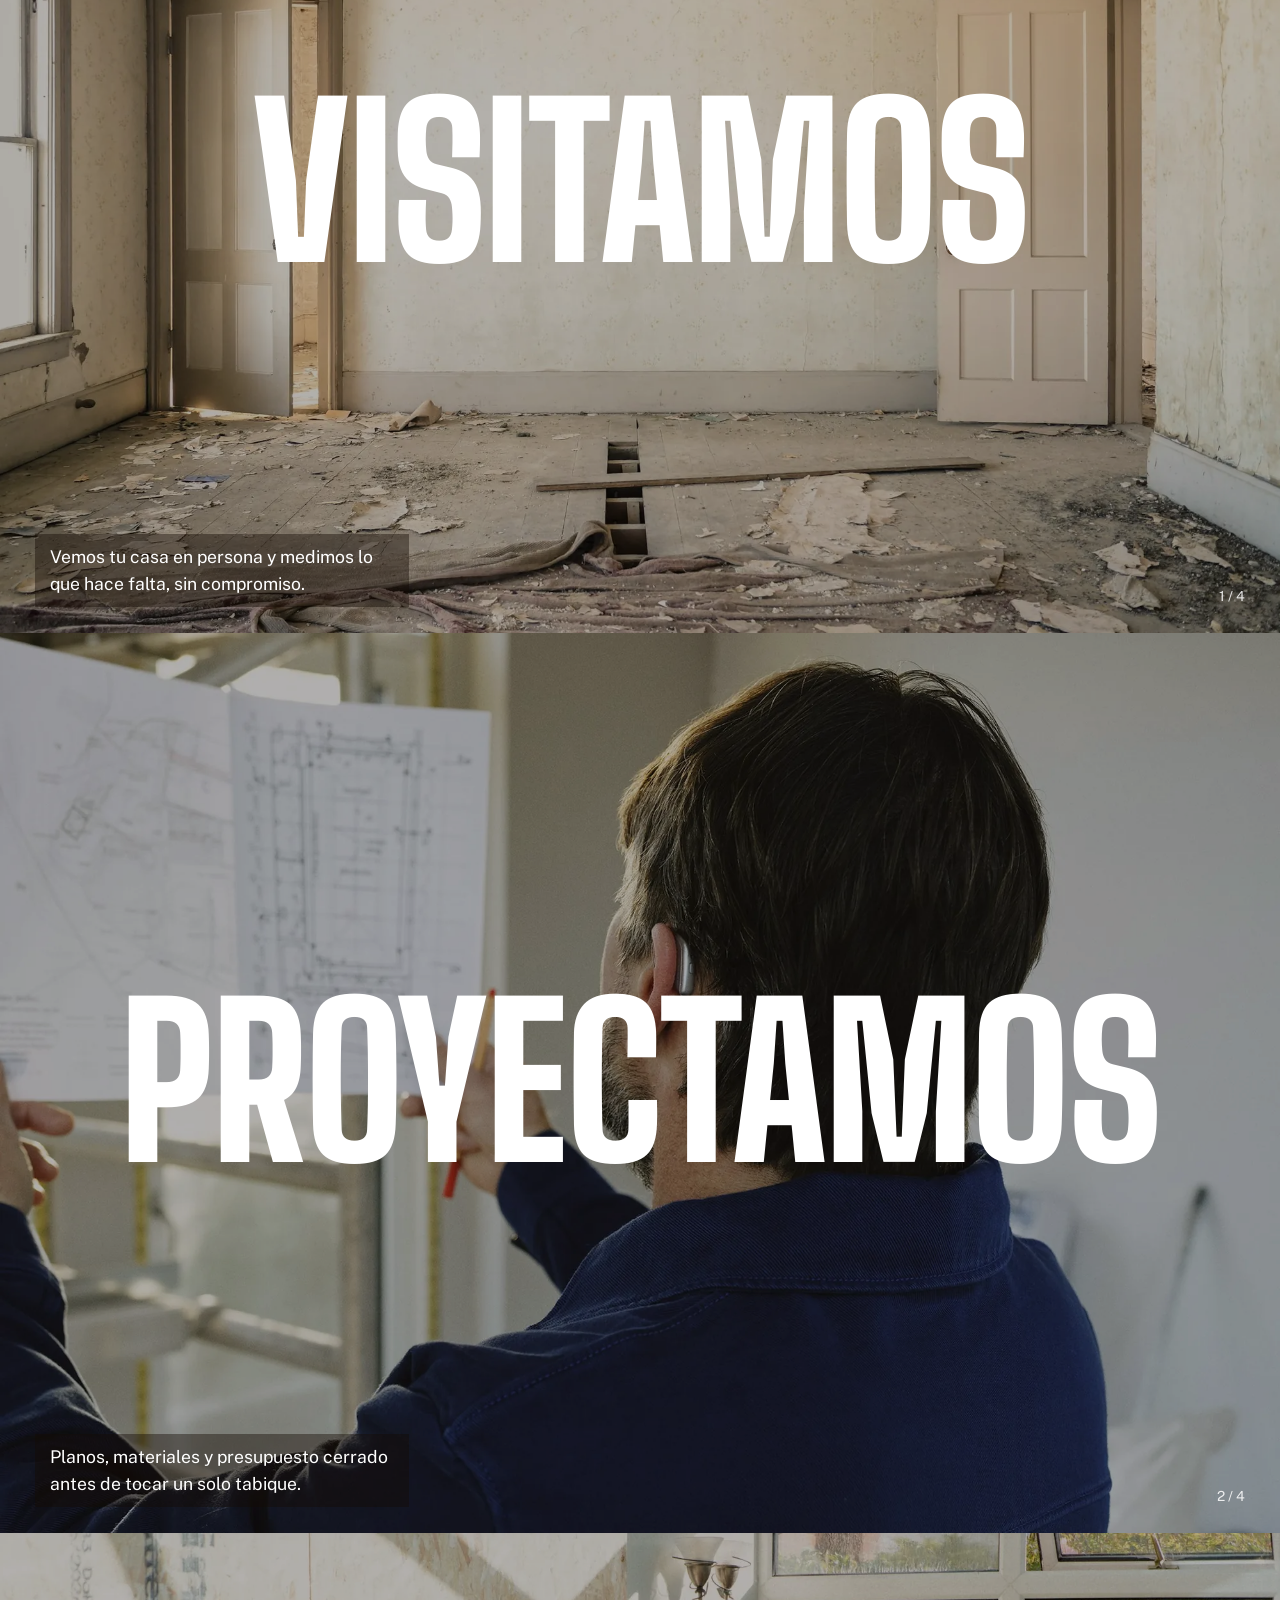
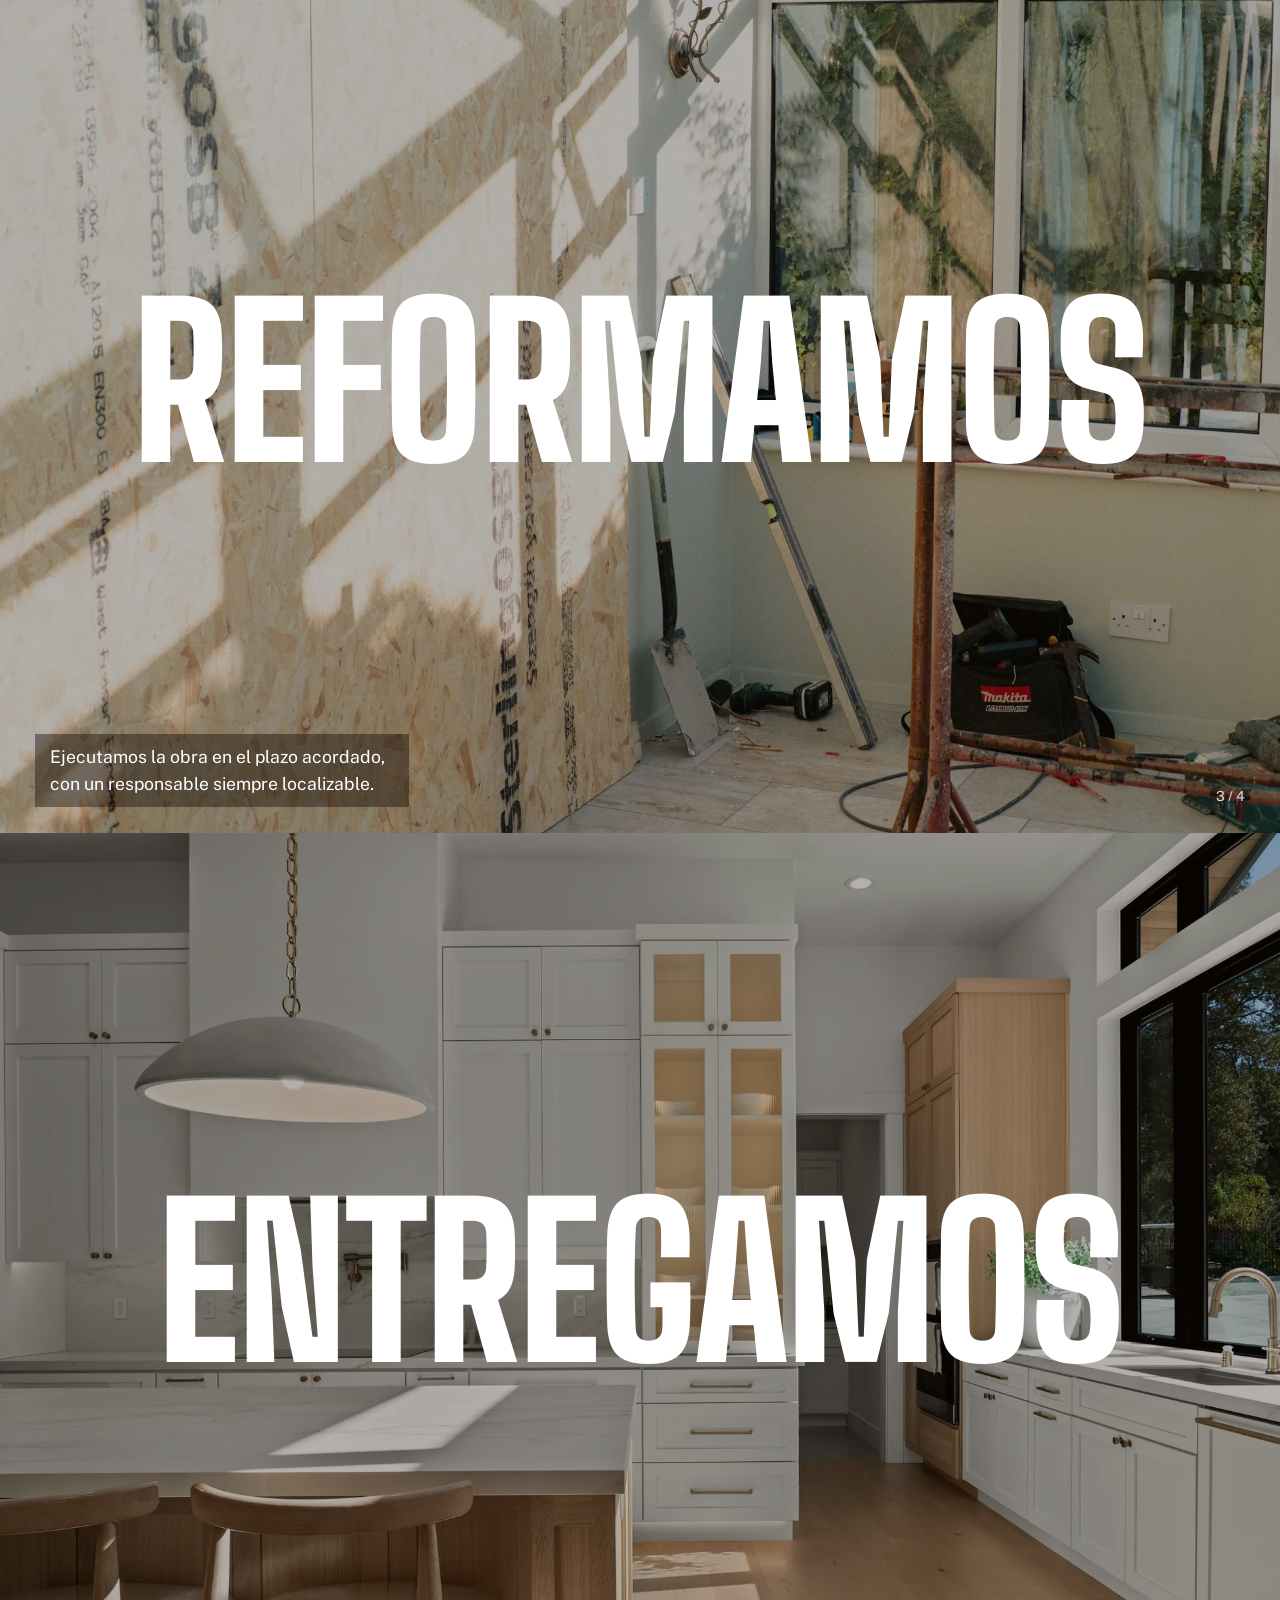
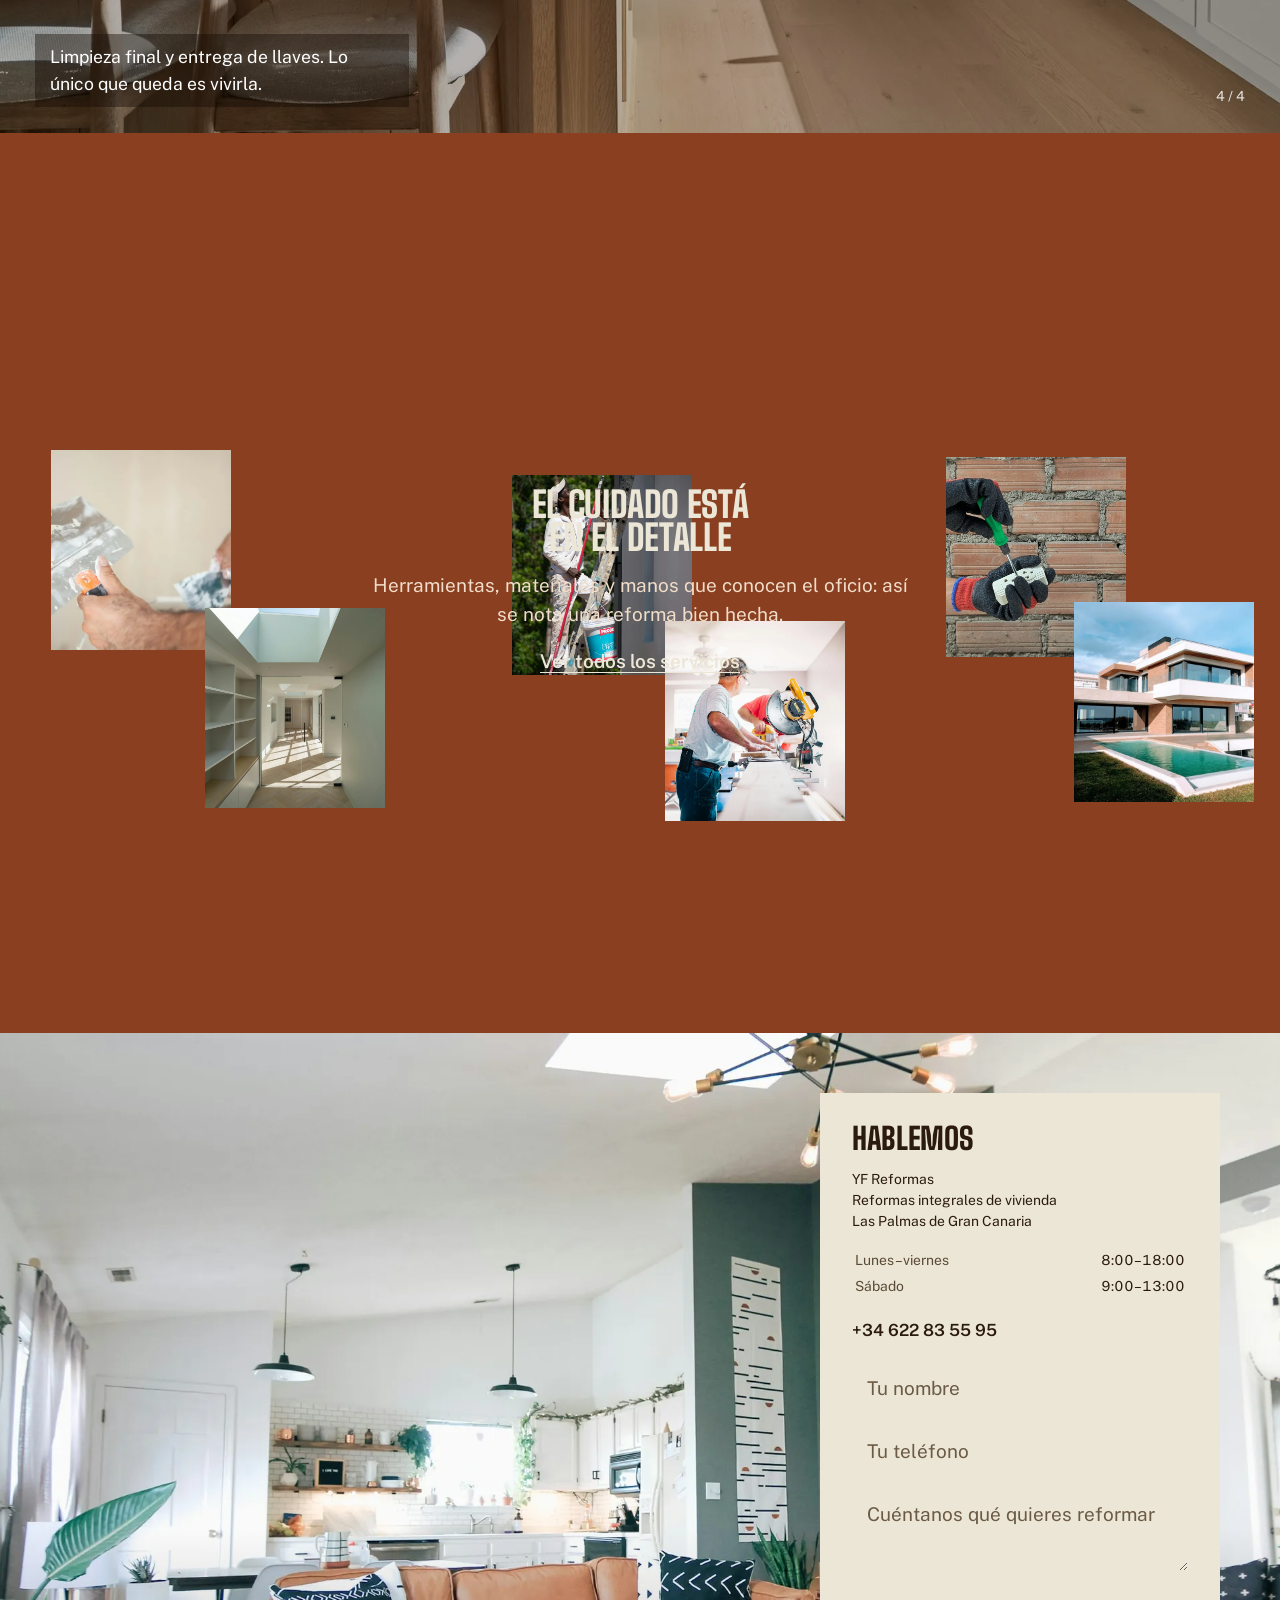
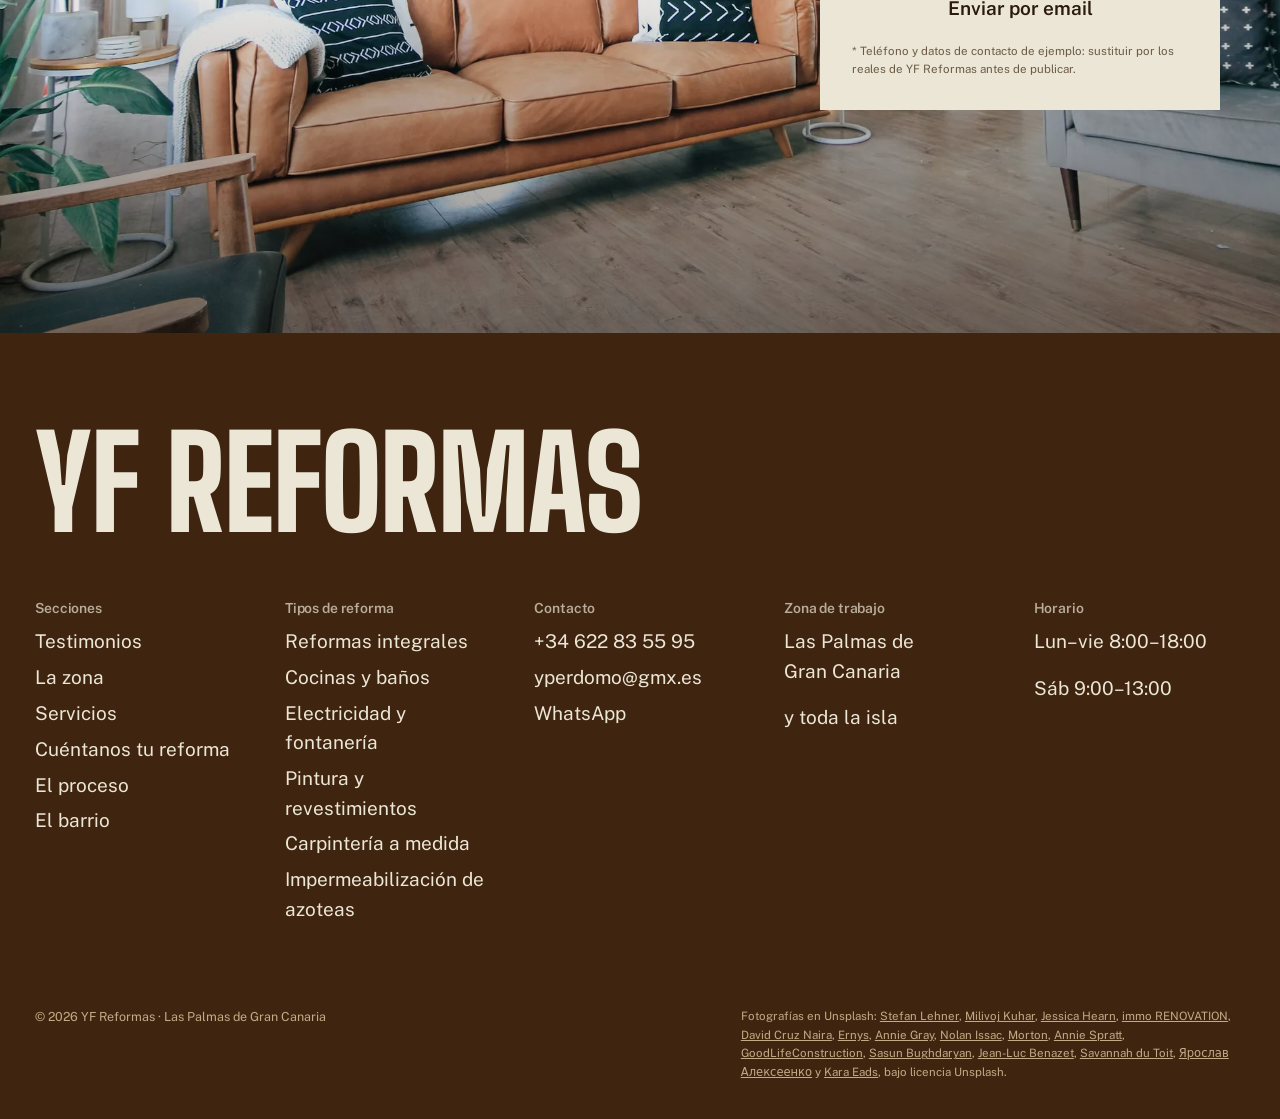
==== commit 5c0320a9: "test" ====
--- a/index.html
+++ b/index.html
@@ -3,8 +3,72 @@
 <head>
 <meta charset="UTF-8">
 <meta name="viewport" content="width=device-width, initial-scale=1">
-<title>YF Reformas — Reformas integrales de vivienda en Las Palmas de Gran Canaria</title>
-<meta name="description" content="YF Reformas hace reformas integrales de vivienda en Las Palmas de Gran Canaria: cocinas, baños, electricidad, fontanería, pintura y carpintería a medida. Visita técnica gratuita.">
+<title>YF Reformas | Reformas de vivienda en Las Palmas</title>
+<meta name="description" content="Reformas integrales, cocinas, baños, electricidad, pintura y azoteas en Las Palmas de Gran Canaria. Visita técnica gratuita. Escríbenos por WhatsApp.">
+<link rel="canonical" href="https://yf-reformas.com/">
+<meta property="og:type" content="website">
+<meta property="og:title" content="YF Reformas | Reformas de vivienda en Las Palmas">
+<meta property="og:description" content="Reformas integrales, cocinas, baños, electricidad, pintura y azoteas en Las Palmas de Gran Canaria. Visita técnica gratuita. Escríbenos por WhatsApp.">
+<meta property="og:url" content="https://yf-reformas.com/">
+<meta property="og:image" content="https://yf-reformas.com/assets/u-room-renovation-poles.jpg">
+<meta property="og:site_name" content="YF Reformas">
+<meta property="og:locale" content="es_ES">
+<meta name="twitter:card" content="summary_large_image">
+<meta name="twitter:title" content="YF Reformas | Reformas de vivienda en Las Palmas">
+<meta name="twitter:description" content="Reformas integrales, cocinas, baños, electricidad, pintura y azoteas en Las Palmas de Gran Canaria. Visita técnica gratuita. Escríbenos por WhatsApp.">
+<meta name="twitter:image" content="https://yf-reformas.com/assets/u-room-renovation-poles.jpg">
+<script type="application/ld+json">
+{
+  "@context": "https://schema.org",
+  "@type": "HomeAndConstructionBusiness",
+  "@id": "https://yf-reformas.com/#business",
+  "name": "YF Reformas",
+  "url": "https://yf-reformas.com/",
+  "image": "https://yf-reformas.com/assets/u-room-renovation-poles.jpg",
+  "telephone": "+34 622 83 55 95",
+  "email": "yperdomo@gmx.es",
+  "address": {
+    "@type": "PostalAddress",
+    "addressLocality": "Las Palmas de Gran Canaria",
+    "addressRegion": "Las Palmas",
+    "addressCountry": "ES"
+  },
+  "areaServed": {
+    "@type": "City",
+    "name": "Las Palmas de Gran Canaria"
+  },
+  "openingHoursSpecification": [
+    {
+      "@type": "OpeningHoursSpecification",
+      "dayOfWeek": [
+        "Monday",
+        "Tuesday",
+        "Wednesday",
+        "Thursday",
+        "Friday"
+      ],
+      "opens": "08:00",
+      "closes": "18:00"
+    },
+    {
+      "@type": "OpeningHoursSpecification",
+      "dayOfWeek": [
+        "Saturday"
+      ],
+      "opens": "09:00",
+      "closes": "13:00"
+    }
+  ]
+}
+</script>
+<script type="application/ld+json">
+{
+  "@context": "https://schema.org",
+  "@type": "WebSite",
+  "name": "YF Reformas",
+  "url": "https://yf-reformas.com/"
+}
+</script>
 <link rel="preconnect" href="https://fonts.googleapis.com">
 <link rel="preconnect" href="https://fonts.gstatic.com" crossorigin>
 <link href="https://fonts.googleapis.com/css2?family=Big+Shoulders:wght@700;800&family=Public+Sans:ital,wght@0,400;0,600;1,400&display=swap" rel="stylesheet">
@@ -15,6 +79,7 @@
 <a class="skip-link" href="#contenido">Saltar al contenido</a>
 <a class="mark" href="#top" aria-label="Volver arriba, YF Reformas">YF</a>
 
+<header>
 <button class="menu-toggle" id="menuToggle" aria-expanded="false" aria-controls="sideMenu" aria-label="Abrir menú">
   <span class="menu-toggle-bars" aria-hidden="true"><span></span><span></span><span></span></span>
 </button>
@@ -46,6 +111,7 @@
   </ul>
   <a class="button side-menu-cta" data-wa href="#" target="_blank" rel="noopener">Escríbenos por WhatsApp</a>
 </nav>
+</header>
 
 <main id="contenido">
 
@@ -98,7 +164,6 @@
       </div>
     </div>
 
-    <p class="testi-note">* Testimonios de ejemplo para esta presentación. Sustituir por reseñas reales de clientes antes de publicar la web.</p>
   </div>
 </section>
 
@@ -136,7 +201,7 @@
   <div class="wrap">
     <h2 class="services-head" data-reveal>Un equipo,<br>todos los oficios</h2>
 
-    <a class="service-row" href="reformas-integrales.html" data-reveal>
+    <a class="service-row" aria-label="Ver el servicio de Reformas integrales" href="reformas-integrales.html" data-reveal>
       <div>
         <h3 class="service-title">Reformas integrales</h3>
         <p class="service-copy">Demolición, redistribución y acabado completo de la vivienda, de principio a fin, con un único responsable de obra.</p>
@@ -145,7 +210,7 @@
       <div class="service-photo"><picture><source srcset="assets/u-men-working-house.webp" type="image/webp"><img class="cover" alt="Dos operarios instalando suelo de madera en el pasillo de una vivienda en obras" loading="lazy" src="assets/u-men-working-house.jpg" width="2000" height="1334"></picture></div>
     </a>
 
-    <a class="service-row" href="cocinas-y-banos.html" data-reveal>
+    <a class="service-row" aria-label="Ver el servicio de Cocinas y baños" href="cocinas-y-banos.html" data-reveal>
       <div>
         <h3 class="service-title">Cocinas y baños</h3>
         <p class="service-copy">Fontanería, azulejo y mobiliario a medida en las dos estancias que más se usan y más se notan.</p>
@@ -154,7 +219,7 @@
       <div class="service-photo"><picture><source srcset="assets/u-kitchen-renovation.webp" type="image/webp"><img class="cover" alt="Cocina protegida con plástico y papel durante una reforma" loading="lazy" src="assets/u-kitchen-renovation.jpg" width="2000" height="1334"></picture></div>
     </a>
 
-    <a class="service-row" href="electricidad-y-fontaneria.html" data-reveal>
+    <a class="service-row" aria-label="Ver el servicio de Electricidad y fontanería" href="electricidad-y-fontaneria.html" data-reveal>
       <div>
         <h3 class="service-title">Electricidad y fontanería</h3>
         <p class="service-copy">Instalaciones al día, con boletín y garantía, antes de cerrar un solo tabique.</p>
@@ -163,7 +228,7 @@
       <div class="service-photo"><picture><source srcset="assets/u-electrical-outlet.webp" type="image/webp"><img class="cover" alt="Persona con guantes de trabajo manipulando un enchufe con un destornillador" loading="lazy" src="assets/u-electrical-outlet.jpg" width="1400" height="787"></picture></div>
     </a>
 
-    <a class="service-row" href="pintura-y-revestimientos.html" data-reveal>
+    <a class="service-row" aria-label="Ver el servicio de Pintura y revestimientos" href="pintura-y-revestimientos.html" data-reveal>
       <div>
         <h3 class="service-title">Pintura y revestimientos</h3>
         <p class="service-copy">Interiores, fachadas y exteriores protegidos del salitre y del sol canario todo el año.</p>
@@ -172,7 +237,7 @@
       <div class="service-photo"><picture><source srcset="assets/u-painter-roller.webp" type="image/webp"><img class="cover" alt="Persona pintando una pared con un rodillo" loading="lazy" src="assets/u-painter-roller.jpg" width="2000" height="3000"></picture></div>
     </a>
 
-    <a class="service-row" href="carpinteria-a-medida.html" data-reveal>
+    <a class="service-row" aria-label="Ver el servicio de Carpintería a medida" href="carpinteria-a-medida.html" data-reveal>
       <div>
         <h3 class="service-title">Carpintería a medida</h3>
         <p class="service-copy">Armarios, puertas y muebles hechos para el espacio real de tu casa, no al revés.</p>
@@ -181,7 +246,7 @@
       <div class="service-photo"><picture><source srcset="assets/u-miter-saw.webp" type="image/webp"><img class="cover" alt="Carpintero trabajando con una sierra ingletadora" loading="lazy" src="assets/u-miter-saw.jpg" width="2000" height="1334"></picture></div>
     </a>
 
-    <a class="service-row" href="impermeabilizacion-de-azoteas.html" data-reveal>
+    <a class="service-row" aria-label="Ver el servicio de Impermeabilización de azoteas" href="impermeabilizacion-de-azoteas.html" data-reveal>
       <div>
         <h3 class="service-title">Impermeabilización de azoteas</h3>
         <p class="service-copy">Láminas, reparación de grietas y solución de encharcamientos, antes de que la filtración llegue dentro de casa.</p>
--- a/css/style.css
+++ b/css/style.css
@@ -519,3 +519,12 @@
 
 /* ---------- headings on every section ---------- */
 .eyebrow-free h2 { margin-bottom: 0; }
+
+/* =======================================================================
+   404
+   ======================================================================= */
+.error-page { background: var(--bg); color: var(--ink); min-height: 80svh; display: flex; align-items: center; }
+.error-page .wrap { text-align: center; }
+.error-page h1 { font-size: var(--step-display); }
+.error-page p { font-size: var(--step-lead); max-width: 46ch; margin: 1.2rem auto 0; color: var(--muted); }
+.error-page .button { margin-top: 2rem; }
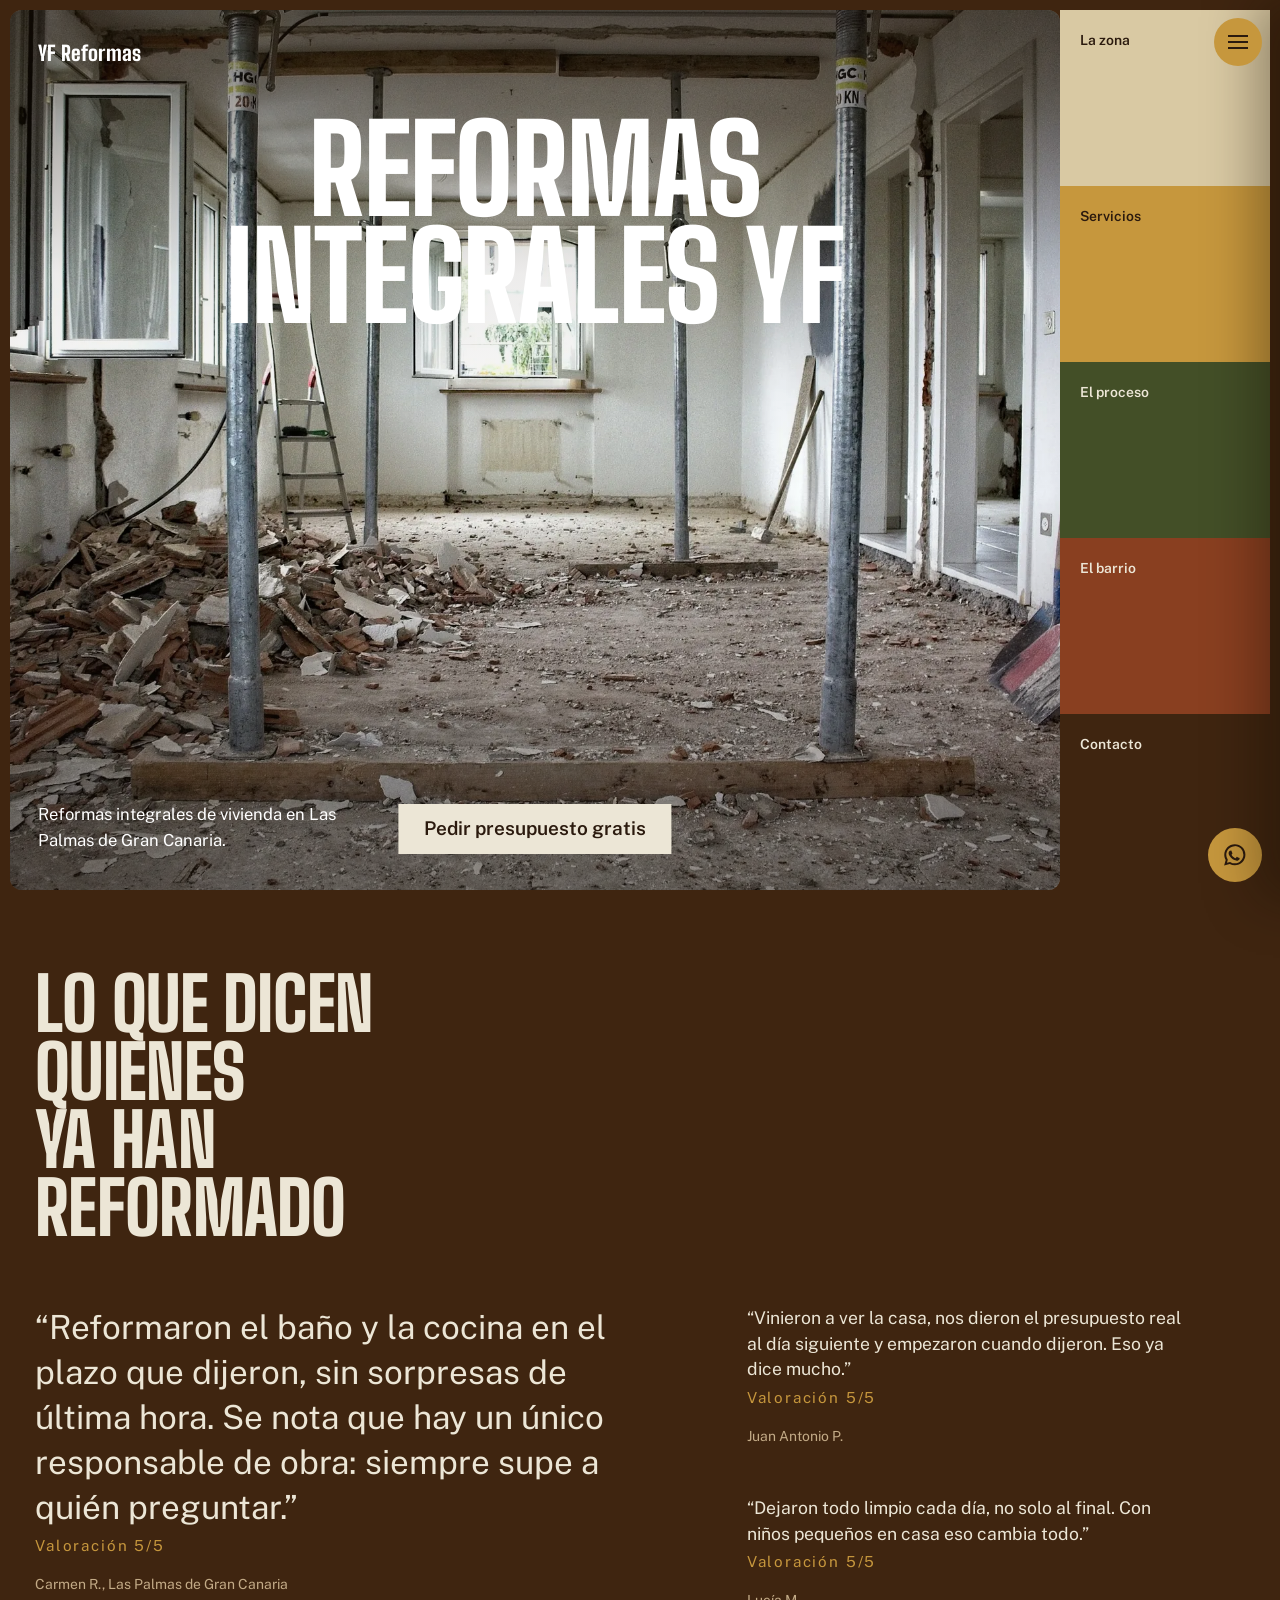
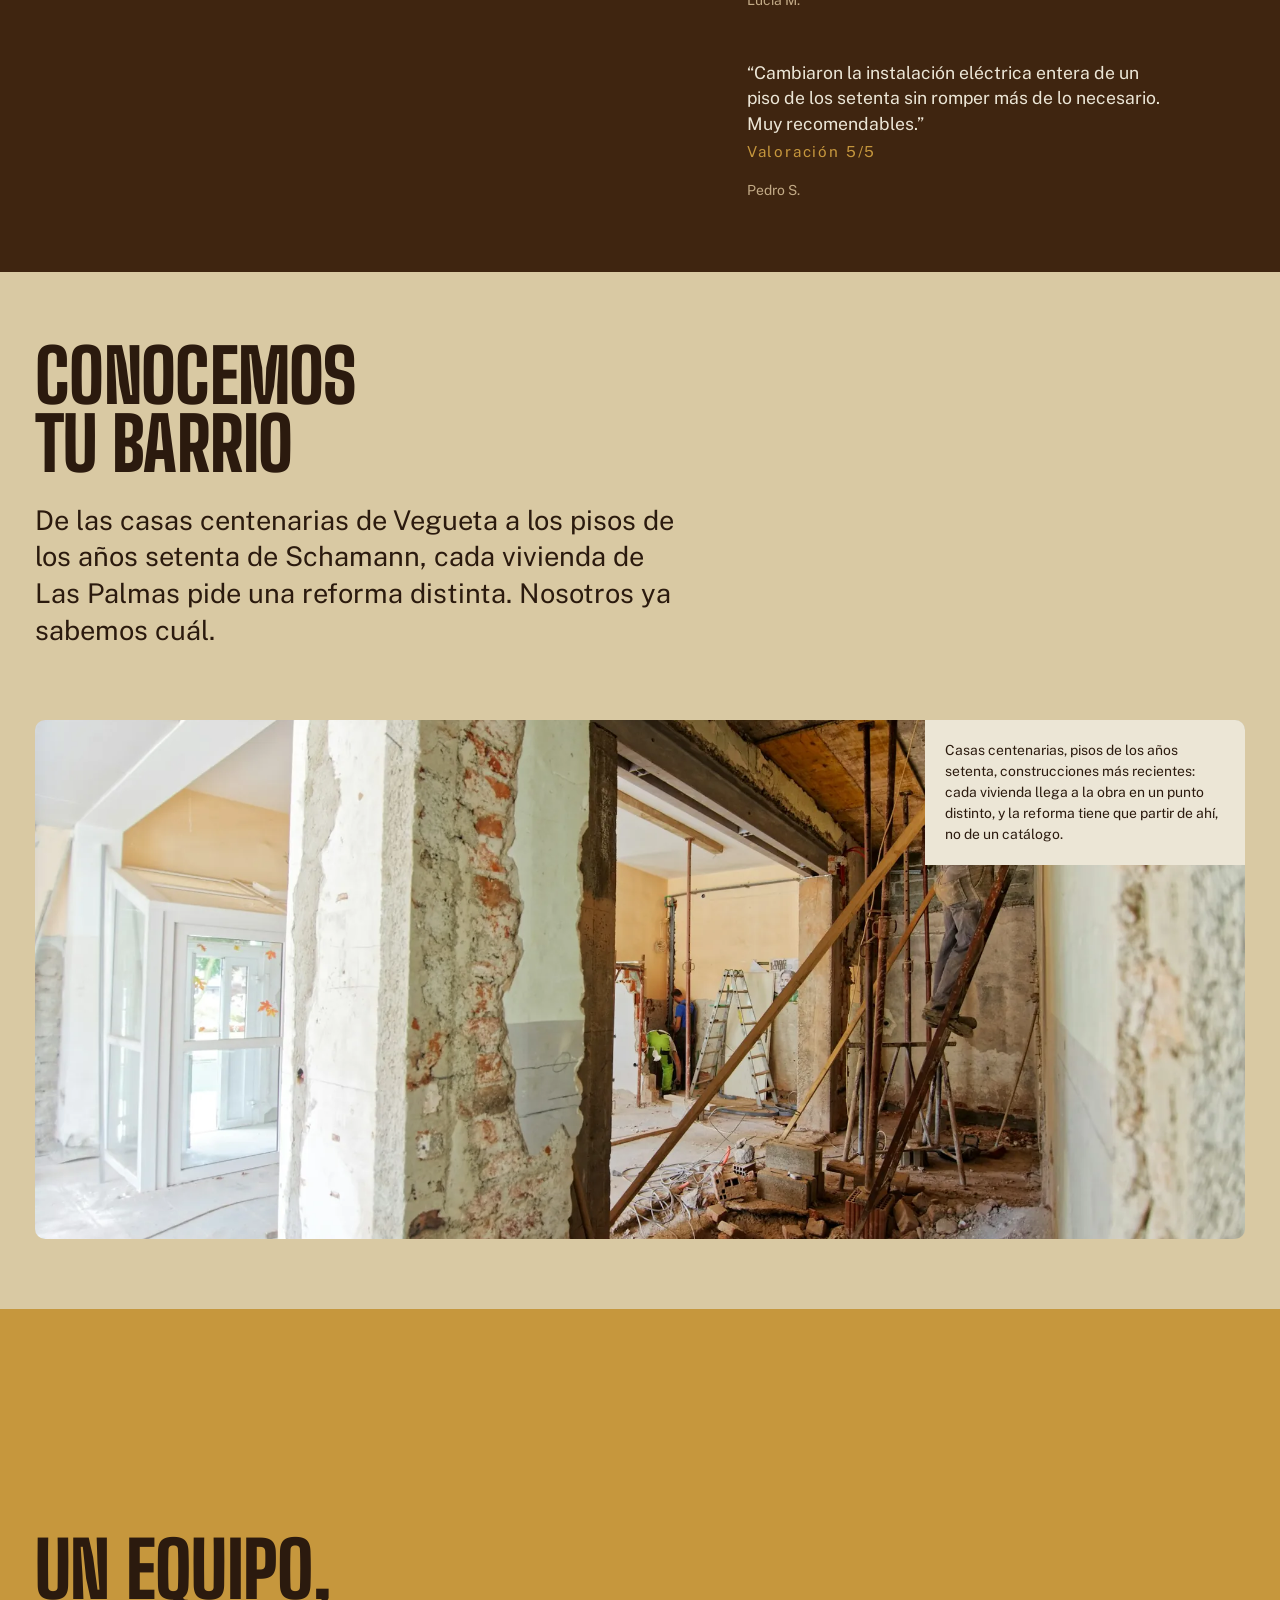
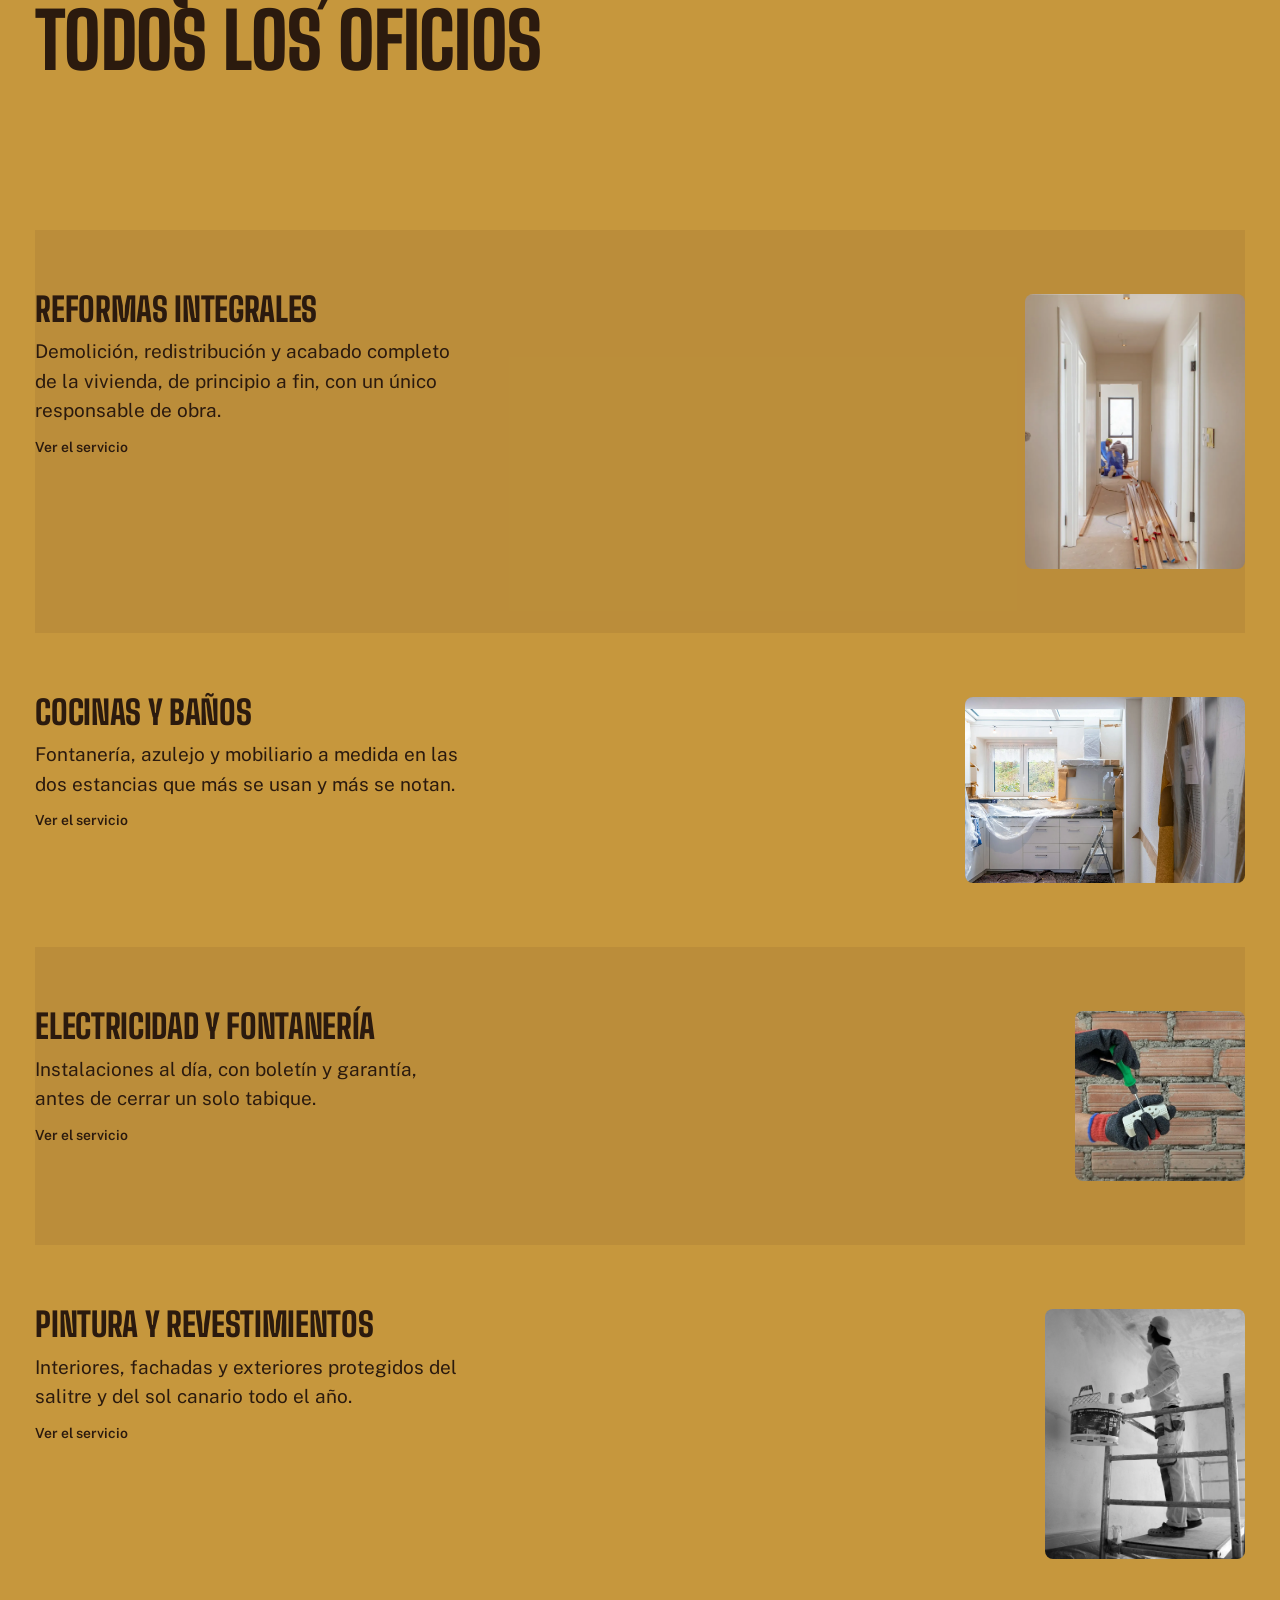
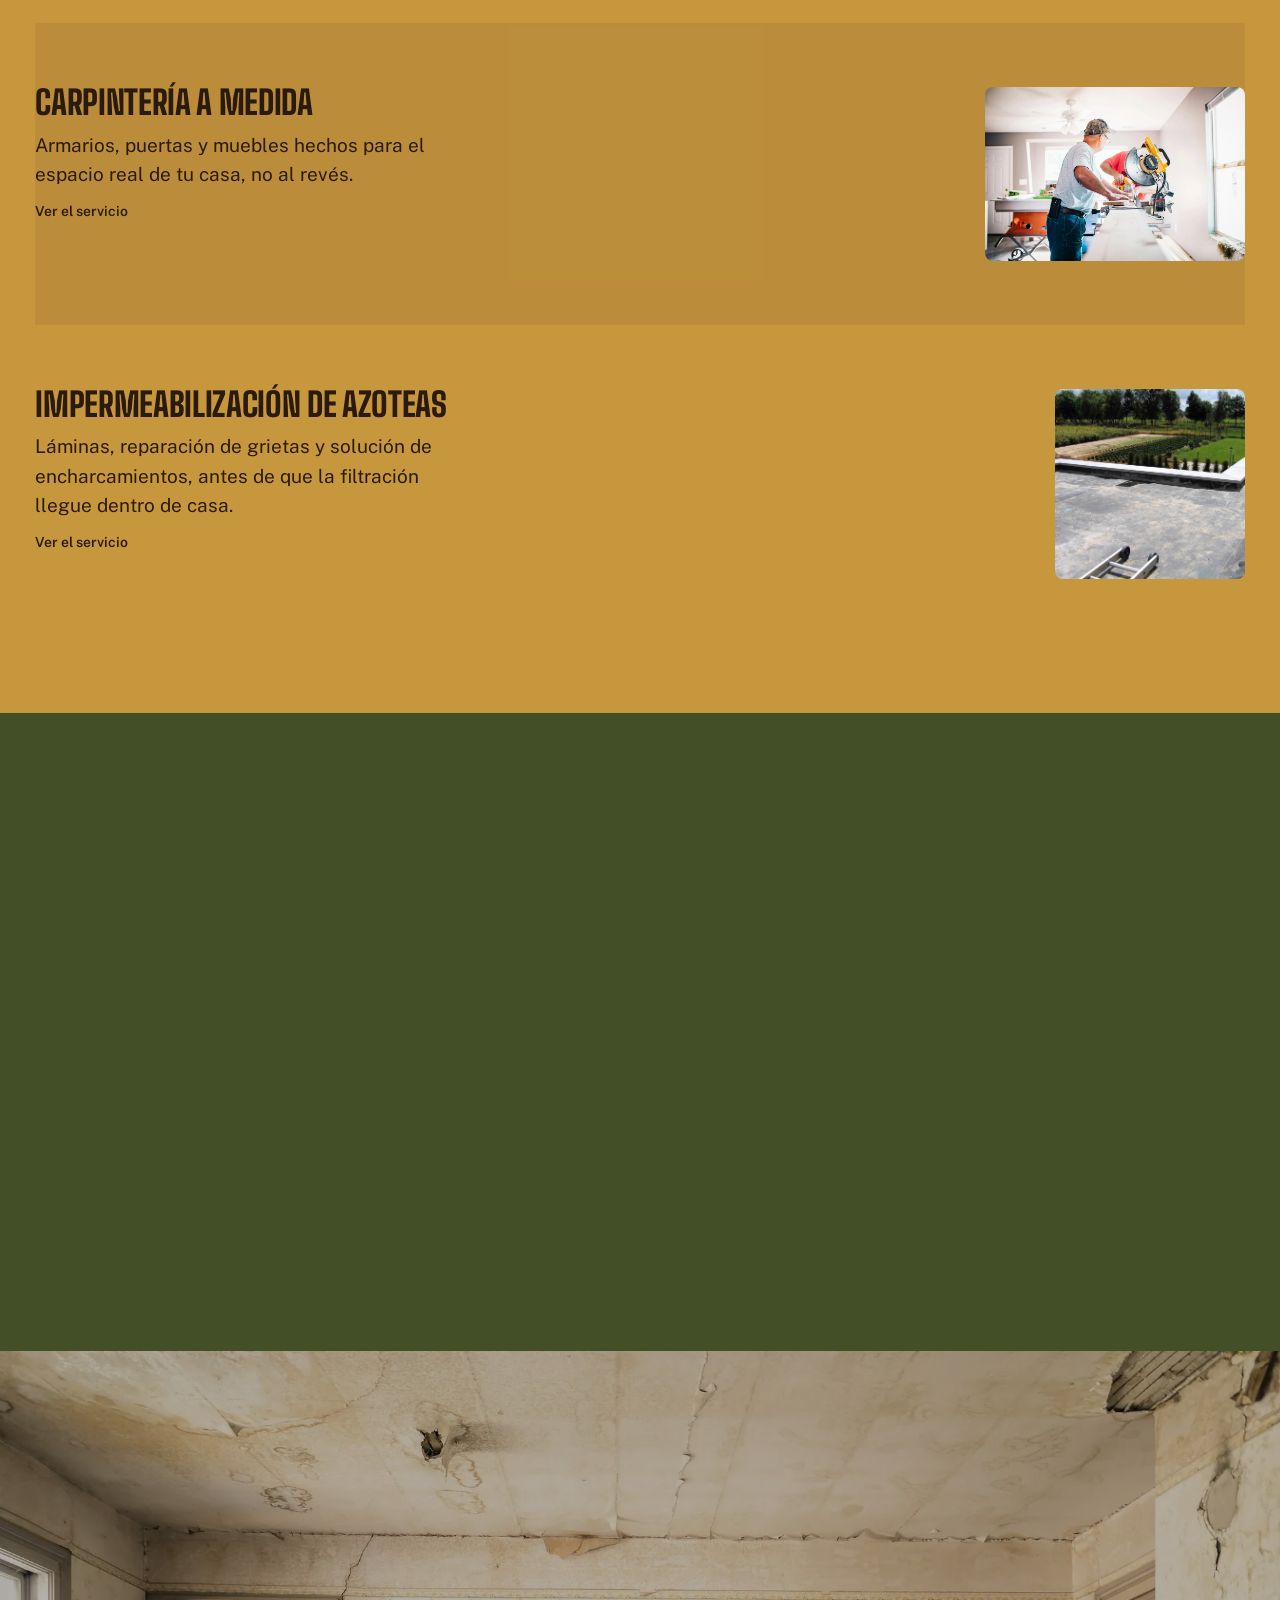
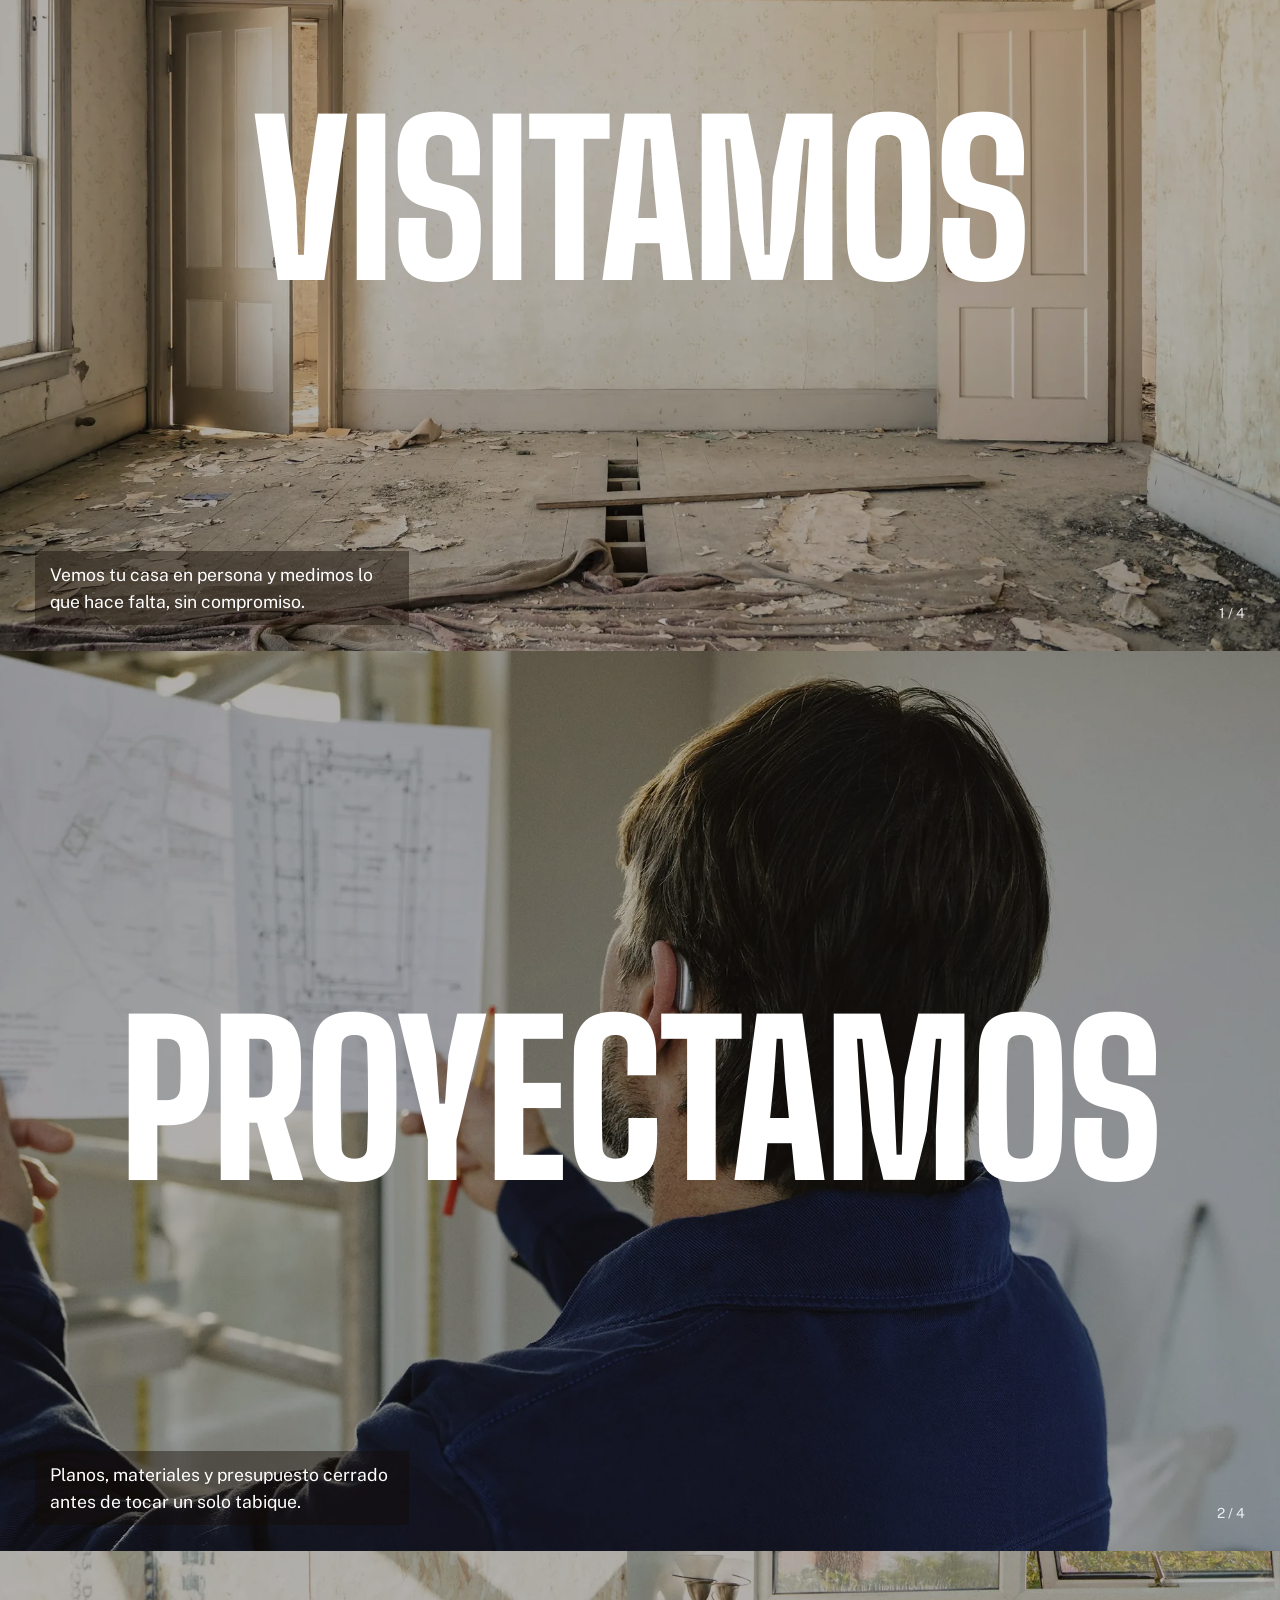
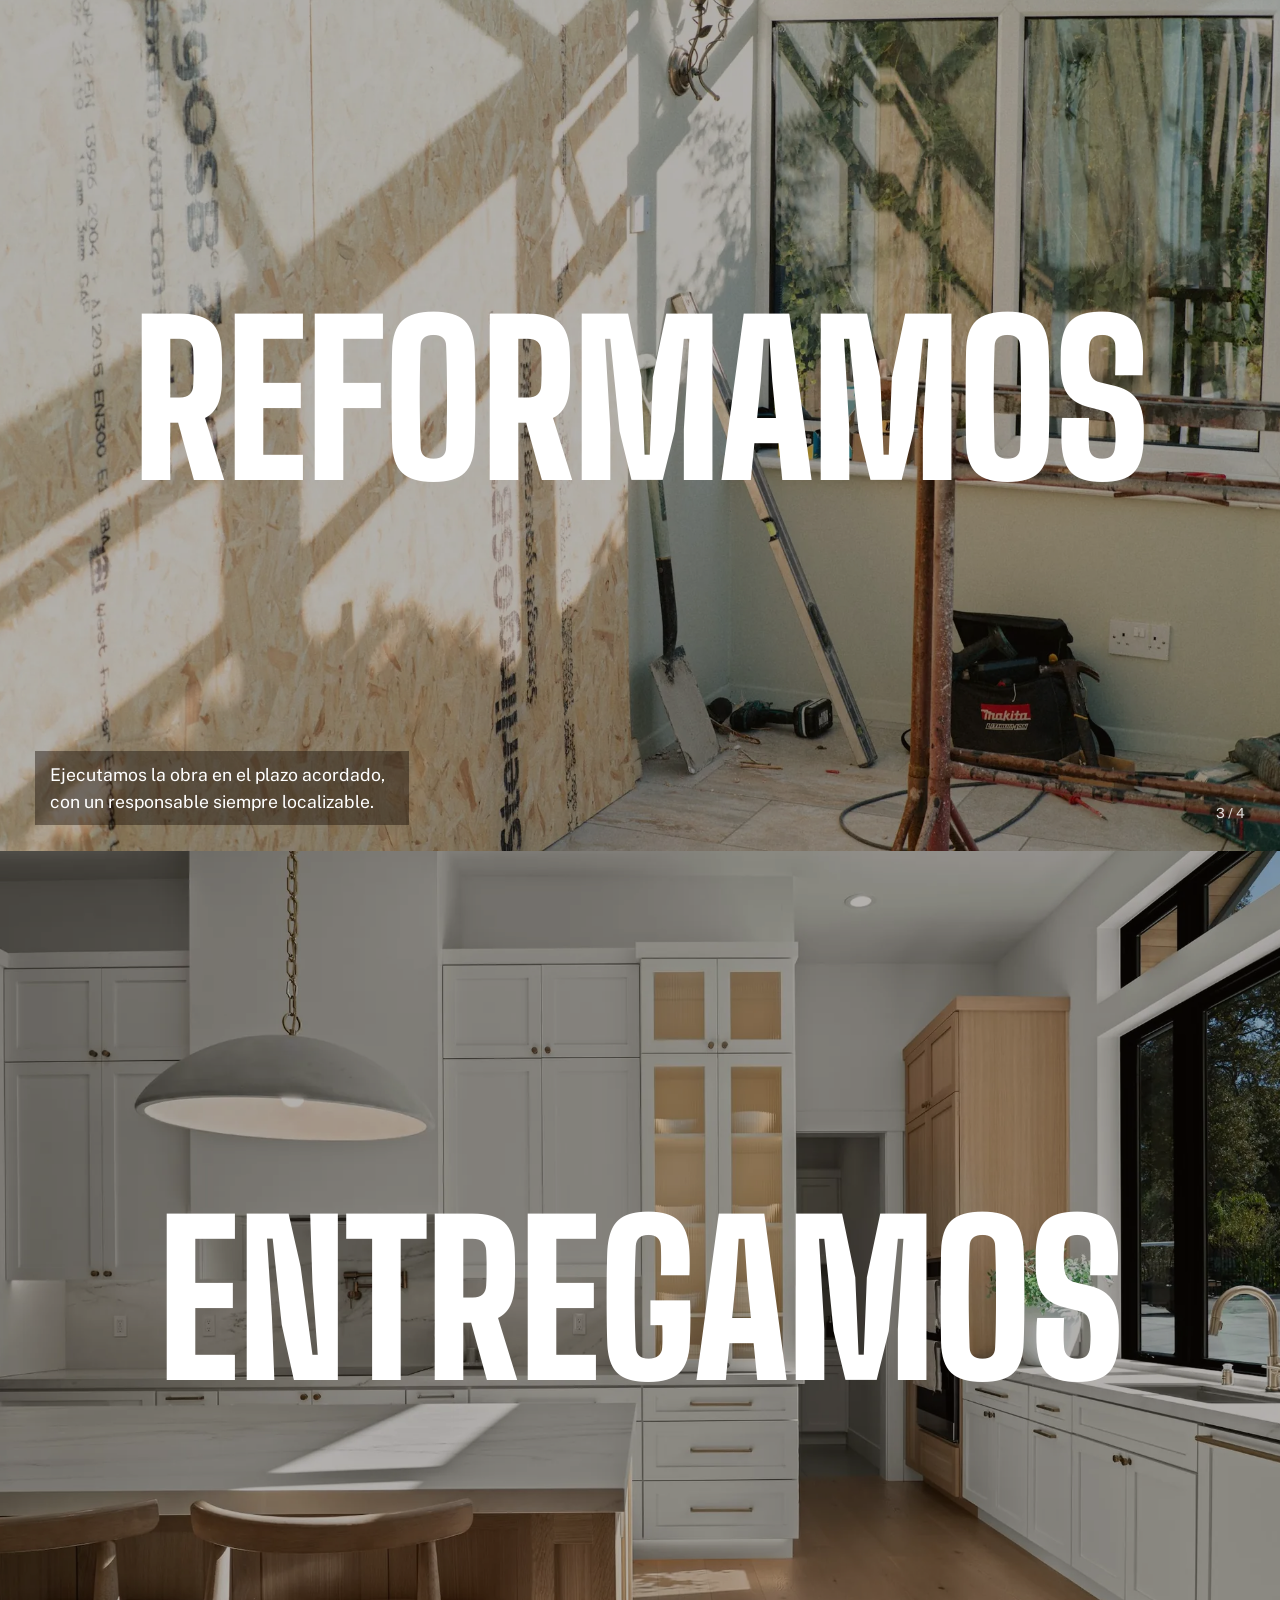
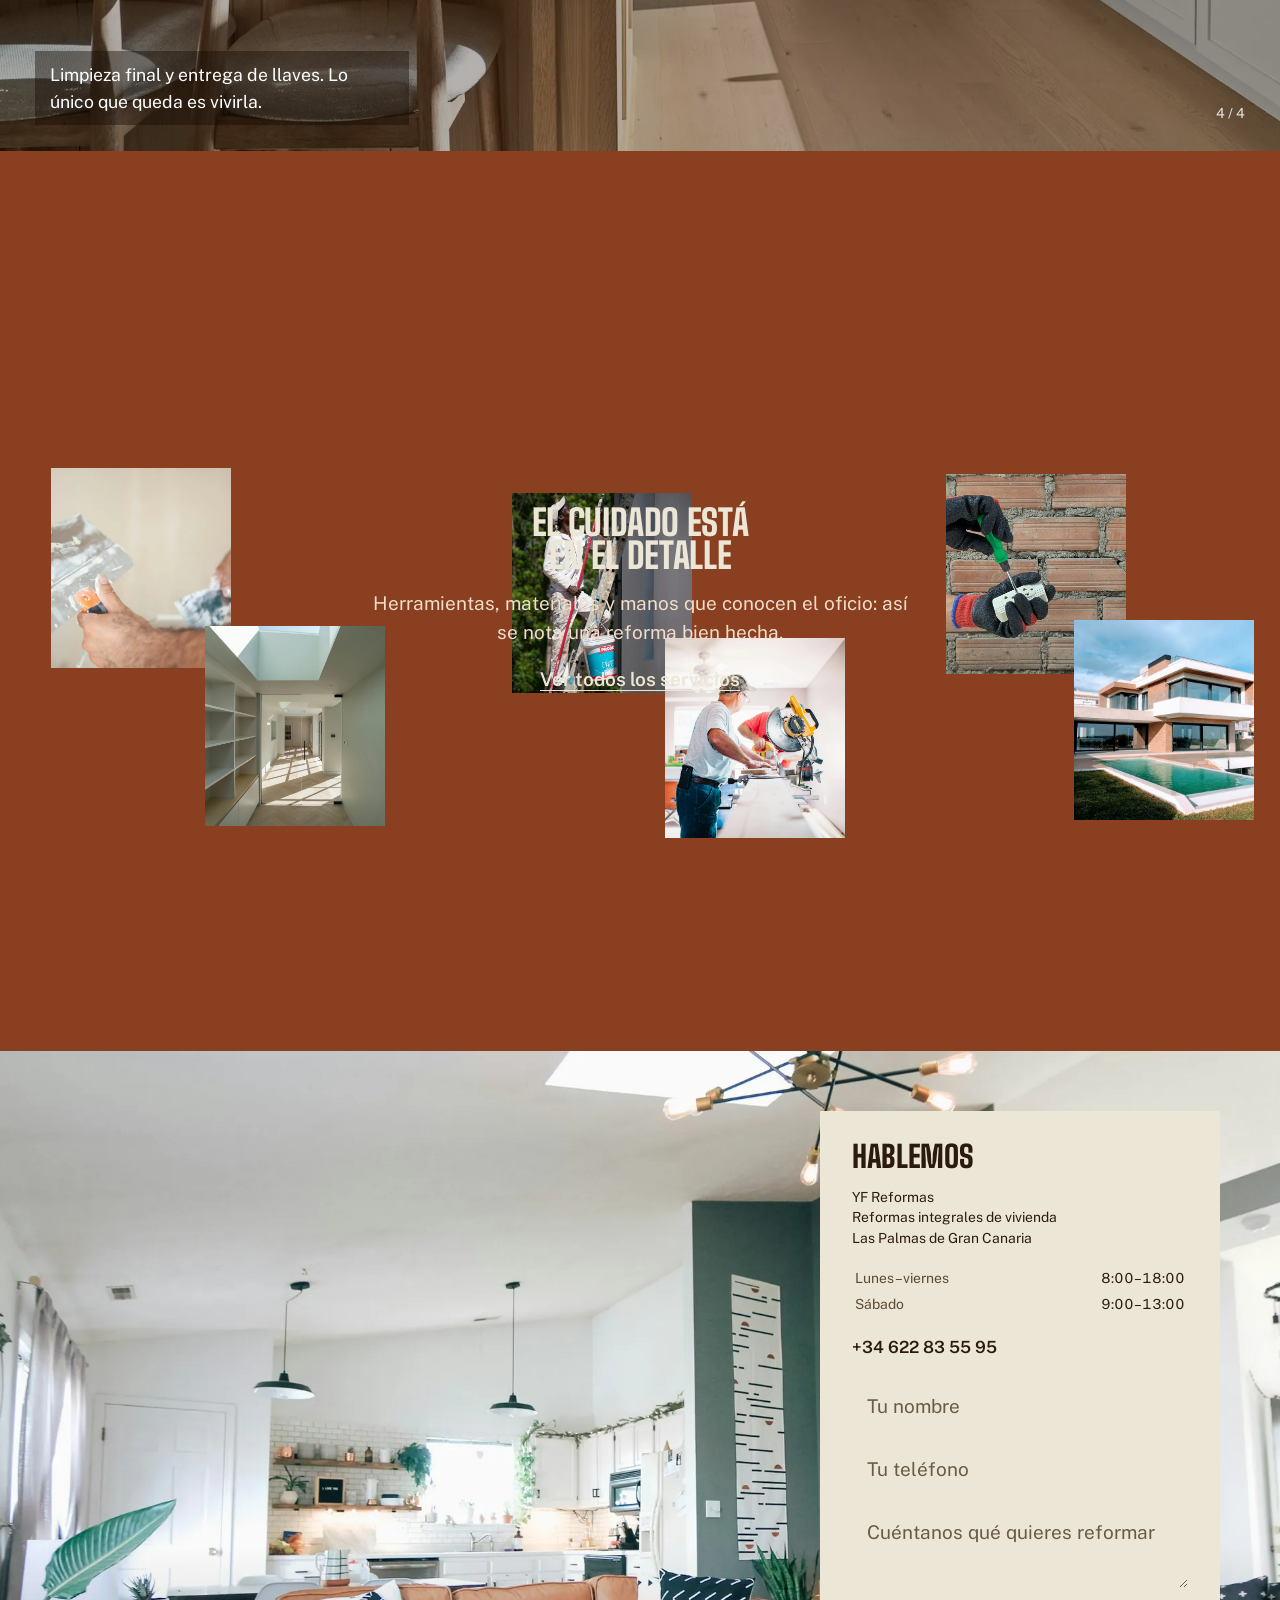
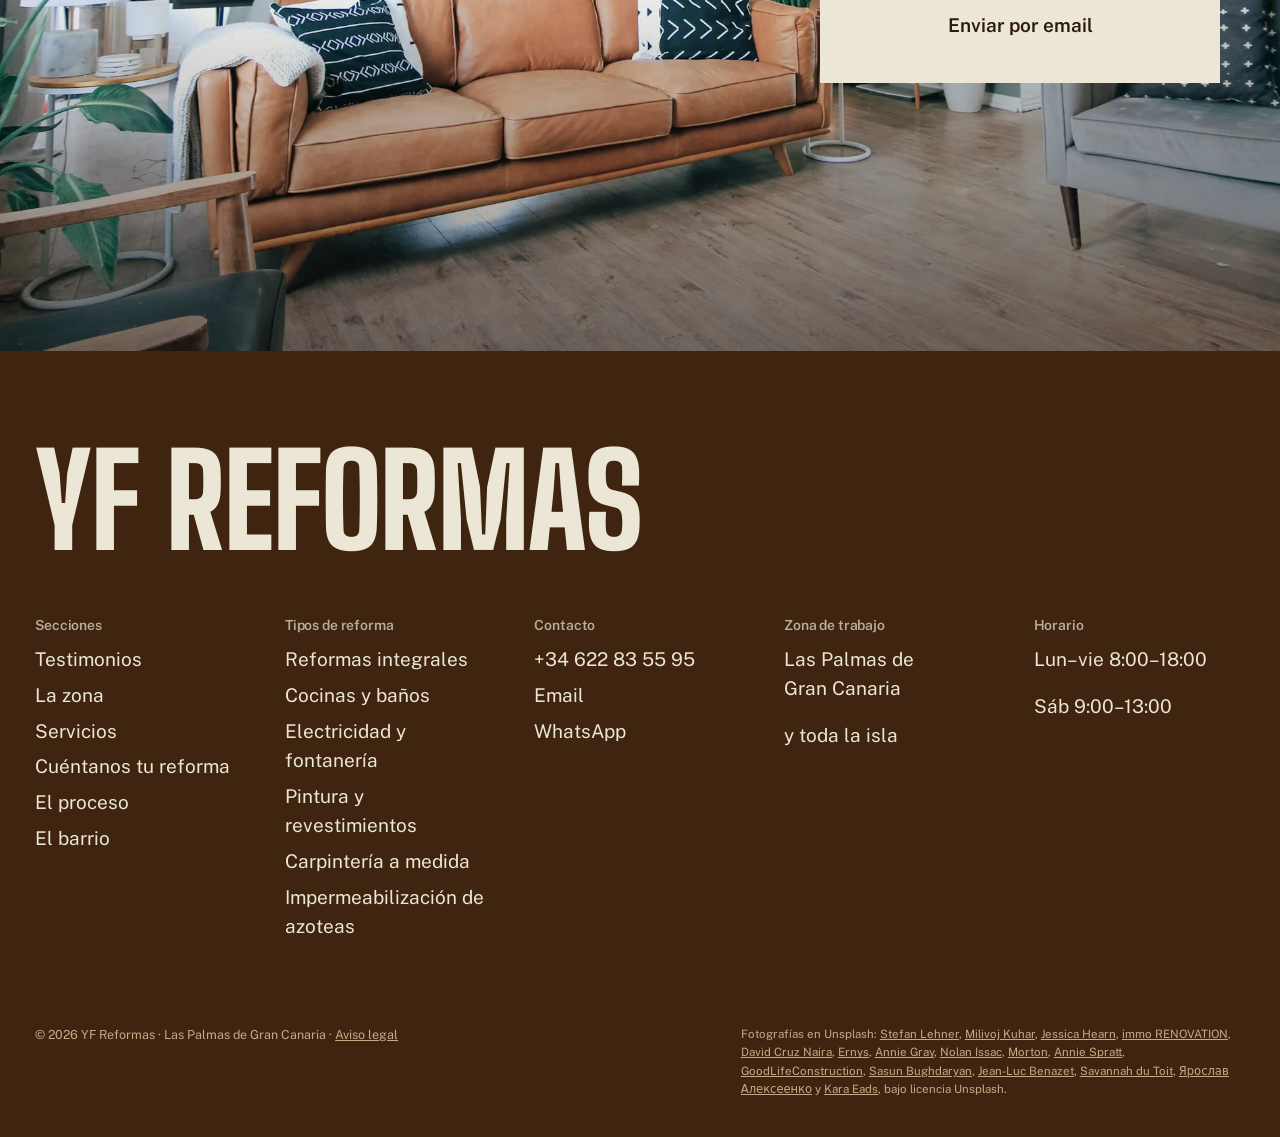
==== commit 6c41c371: "Quita bloque de datos sin aportar valor, arregla botones mailto y añade aviso legal - Elimina el blo" ====
--- a/index.html
+++ b/index.html
@@ -178,20 +178,6 @@
         <picture><source srcset="assets/u-ladder-renovation.webp" type="image/webp"><img class="cover" alt="Interior de una vivienda a medio reformar, con una parte ya terminada y otra todavía en obra" loading="lazy" src="assets/u-ladder-renovation.jpg" width="2000" height="1331"></picture>
         <figcaption class="about-photo-caption">Casas centenarias, pisos de los años setenta, construcciones más recientes: cada vivienda llega a la obra en un punto distinto, y la reforma tiene que partir de ahí, no de un catálogo.</figcaption>
       </figure>
-
-      <div class="about-tile" data-reveal>
-        <svg viewBox="0 0 200 170" role="img" aria-label="Mapa esquemático de Gran Canaria con Las Palmas señalada al norte">
-          <path d="M100 6 C140 6 162 30 174 56 C186 82 182 108 164 128 C148 146 124 160 98 162 C70 164 44 152 28 130 C12 108 10 78 22 54 C34 30 60 6 100 6 Z" fill="none" stroke="currentColor" stroke-width="2.5" opacity="0.8"/>
-          <circle cx="92" cy="28" r="6" fill="currentColor"/>
-          <text x="104" y="32" font-family="Public Sans, sans-serif" font-size="11" fill="currentColor">Las Palmas de G.C.</text>
-        </svg>
-        <dl class="about-facts">
-          <div class="about-fact"><dt>Isla</dt><dd>Gran Canaria</dd></div>
-          <div class="about-fact"><dt>Clima medio</dt><dd>20–24 °C todo el año</dd></div>
-          <div class="about-fact"><dt>Viento</dt><dd>alisios constantes</dd></div>
-          <div class="about-fact"><dt>Cobertura</dt><dd>toda la ciudad</dd></div>
-        </dl>
-      </div>
     </div>
   </div>
 </section>
@@ -293,7 +279,7 @@
       </div>
       <div class="calc-actions">
         <a class="button" id="calcWhatsapp" href="https://wa.me/34000000000" target="_blank" rel="noopener">Enviar por WhatsApp</a>
-        <a class="button button--dark" id="calcEmail" href="mailto:info@yfreformas.com">Enviar por email</a>
+        <a class="button button--dark" id="calcEmail" href="#contacto">Enviar por email</a>
       </div>
     </form>
   </div>
@@ -365,7 +351,6 @@
       <textarea class="field" name="mensaje" placeholder="Cuéntanos qué quieres reformar"></textarea>
       <button class="button" type="submit">Enviar por email</button>
     </form>
-    <p class="contact-note">* Teléfono y datos de contacto de ejemplo: sustituir por los reales de YF Reformas antes de publicar.</p>
   </div>
 </section>
 
@@ -397,7 +382,7 @@
       <div class="footer-col">
         <h3>Contacto</h3>
         <a class="link-plain" data-tel href="#">+34 000 00 00 00</a>
-        <a class="link-plain" data-mail-plain href="#">info@yfreformas.com</a>
+        <a class="link-plain" data-mail-plain href="#">Email</a>
         <a class="link-plain" data-wa href="#">WhatsApp</a>
       </div>
       <div class="footer-col">
@@ -412,7 +397,7 @@
       </div>
     </div>
     <div class="footer-bottom">
-      <span class="legal">© 2026 YF Reformas · Las Palmas de Gran Canaria</span>
+      <span class="legal">© 2026 YF Reformas · Las Palmas de Gran Canaria · <a class="link-plain" href="aviso-legal.html">Aviso legal</a></span>
       <p class="credits">Fotografías en Unsplash: <a href="https://unsplash.com/photos/room-renovation-with-metal-support-poles-biRt6RXejuk">Stefan Lehner</a>, <a href="https://unsplash.com/photos/man-climbing-on-ladder-inside-room-Te48TPzdcU8">Milivoj Kuhar</a>, <a href="https://unsplash.com/photos/a-couple-of-men-working-on-a-house-ut6gWxh3oqQ">Jessica Hearn</a>, <a href="https://unsplash.com/photos/kitchen-renovation-with-white-cabinets-UqNEbyRQ660">immo RENOVATION</a>, <a href="https://unsplash.com/photos/person-using-screwdriver-on-electrical-outlet-Gcy-oxihUPQ">David Cruz Naira</a>, <a href="https://unsplash.com/photos/a-man-painting-a-wall-with-a-paint-roller-57ldq9age5U">Ernys</a>, <a href="https://unsplash.com/photos/man-standing-infront-of-miter-saw-WEWTGkPUVT0">Annie Gray</a>, <a href="https://unsplash.com/photos/abandoned-room-with-peeling-wallpaper-K5sjajgbTFw">Nolan Issac</a>, <a href="https://unsplash.com/photos/man-reviews-blueprints-at-construction-site-9gCRnfwSkwo">Morton</a>, <a href="https://unsplash.com/photos/sunlight-casting-shadows-on-osb-wall-during-construction-FiSI0VQSMSQ">Annie Spratt</a>, <a href="https://unsplash.com/photos/modern-white-kitchen-with-island-and-large-window-pQVP5QmskxM">GoodLifeConstruction</a>, <a href="https://unsplash.com/photos/hands-applying-plaster-to-a-wall-with-trowels-Re1O5byZ8bY">Sasun Bughdaryan</a>, <a href="https://unsplash.com/photos/white-wooden-shelf-near-white-wall-oOvzE2L-n1A">Jean-Luc Benazet</a>, <a href="https://unsplash.com/photos/a-painter-diligently-paints-a-wall-on-a-ladder-F-xtrkLyVLQ">Savannah du Toit</a>, <a href="https://unsplash.com/photos/white-and-brown-concrete-building-under-blue-sky-during-daytime-_TPTXZd9mOo">Ярослав Алексеенко</a> y <a href="https://unsplash.com/photos/living-room-L7EwHkq1B2s">Kara Eads</a>, bajo licencia Unsplash.</p>
     </div>
   </div>
--- a/css/style.css
+++ b/css/style.css
@@ -270,30 +270,22 @@
 .about-head { font-size: var(--step-head); max-width: 10ch; }
 .about-lead { font-size: var(--step-lead); line-height: 1.35; max-width: 42ch; margin-top: 1.5rem; }
 .about-mosaic {
-  display: grid; grid-template-columns: repeat(12, minmax(0, 1fr)); gap: 16px;
   margin-top: clamp(3rem, 6vw, 4.5rem);
 }
-.about-photo { grid-column: 1 / 9; position: relative; aspect-ratio: 16 / 10; border-radius: var(--radius); overflow: hidden; }
+.about-photo { position: relative; aspect-ratio: 21 / 9; border-radius: var(--radius); overflow: hidden; }
 .about-photo img { width: 100%; height: 100%; object-fit: cover; }
 .about-photo-caption {
   position: absolute; right: 0; top: 0; max-width: 320px;
   background: var(--paper); color: var(--paper-ink);
   padding: 20px; font-size: var(--step-small); line-height: 1.5;
 }
-.about-tile { grid-column: 9 / 13; background: var(--accent); color: var(--accent-ink); padding: 24px; display: flex; flex-direction: column; justify-content: space-between; }
-.about-tile svg { width: 100%; height: auto; max-height: 150px; }
-.about-facts { display: grid; grid-template-columns: 1fr 1fr; gap: 14px 10px; margin-top: 20px; }
-.about-fact dt { font-size: 0.78rem; text-transform: uppercase; letter-spacing: 0.04em; opacity: 0.75; }
-.about-fact dd { font-size: 0.92rem; margin-top: 2px; font-weight: 600; }
 
 @media (max-width: 62em) {
   .about-head { font-size: clamp(2.4rem, 9vw, 3rem); max-width: 100%; }
   .about-lead { font-size: 1.15rem; }
-  .about-mosaic { display: block; margin-top: 2.5rem; }
+  .about-mosaic { margin-top: 2.5rem; }
   .about-photo { aspect-ratio: 4 / 3; border-radius: 8px; }
   .about-photo-caption { position: static; max-width: none; margin-top: 0; }
-  .about-tile { margin-top: 16px; aspect-ratio: 3 / 2; }
-  .about-facts { grid-template-columns: 1fr 1fr; }
 }
 
 /* =======================================================================
@@ -528,3 +520,17 @@
 .error-page h1 { font-size: var(--step-display); }
 .error-page p { font-size: var(--step-lead); max-width: 46ch; margin: 1.2rem auto 0; color: var(--muted); }
 .error-page .button { margin-top: 2rem; }
+
+/* =======================================================================
+   LEGAL
+   ======================================================================= */
+.legal-page { background: var(--bg); color: var(--ink); padding-block: clamp(6rem, 12vw, 9rem) clamp(4rem, 8vw, 6rem); }
+.legal-page .wrap { max-width: 70ch; }
+.legal-page h1 { font-size: var(--step-head); max-width: 16ch; }
+.legal-page .legal-intro { font-size: var(--step-lead); margin-top: 1.2rem; color: var(--muted); }
+.legal-page section { margin-top: clamp(2.5rem, 5vw, 3.5rem); }
+.legal-page h2 { font-size: clamp(1.3rem, 2vw, 1.7rem); }
+.legal-page p { font-size: var(--step-body); margin-top: 0.9rem; max-width: 70ch; }
+.legal-page p + p { margin-top: 0.7em; }
+.legal-page ul { margin-top: 0.9rem; padding-left: 1.2rem; list-style: disc; }
+.legal-page li { font-size: var(--step-body); margin-top: 0.4rem; }
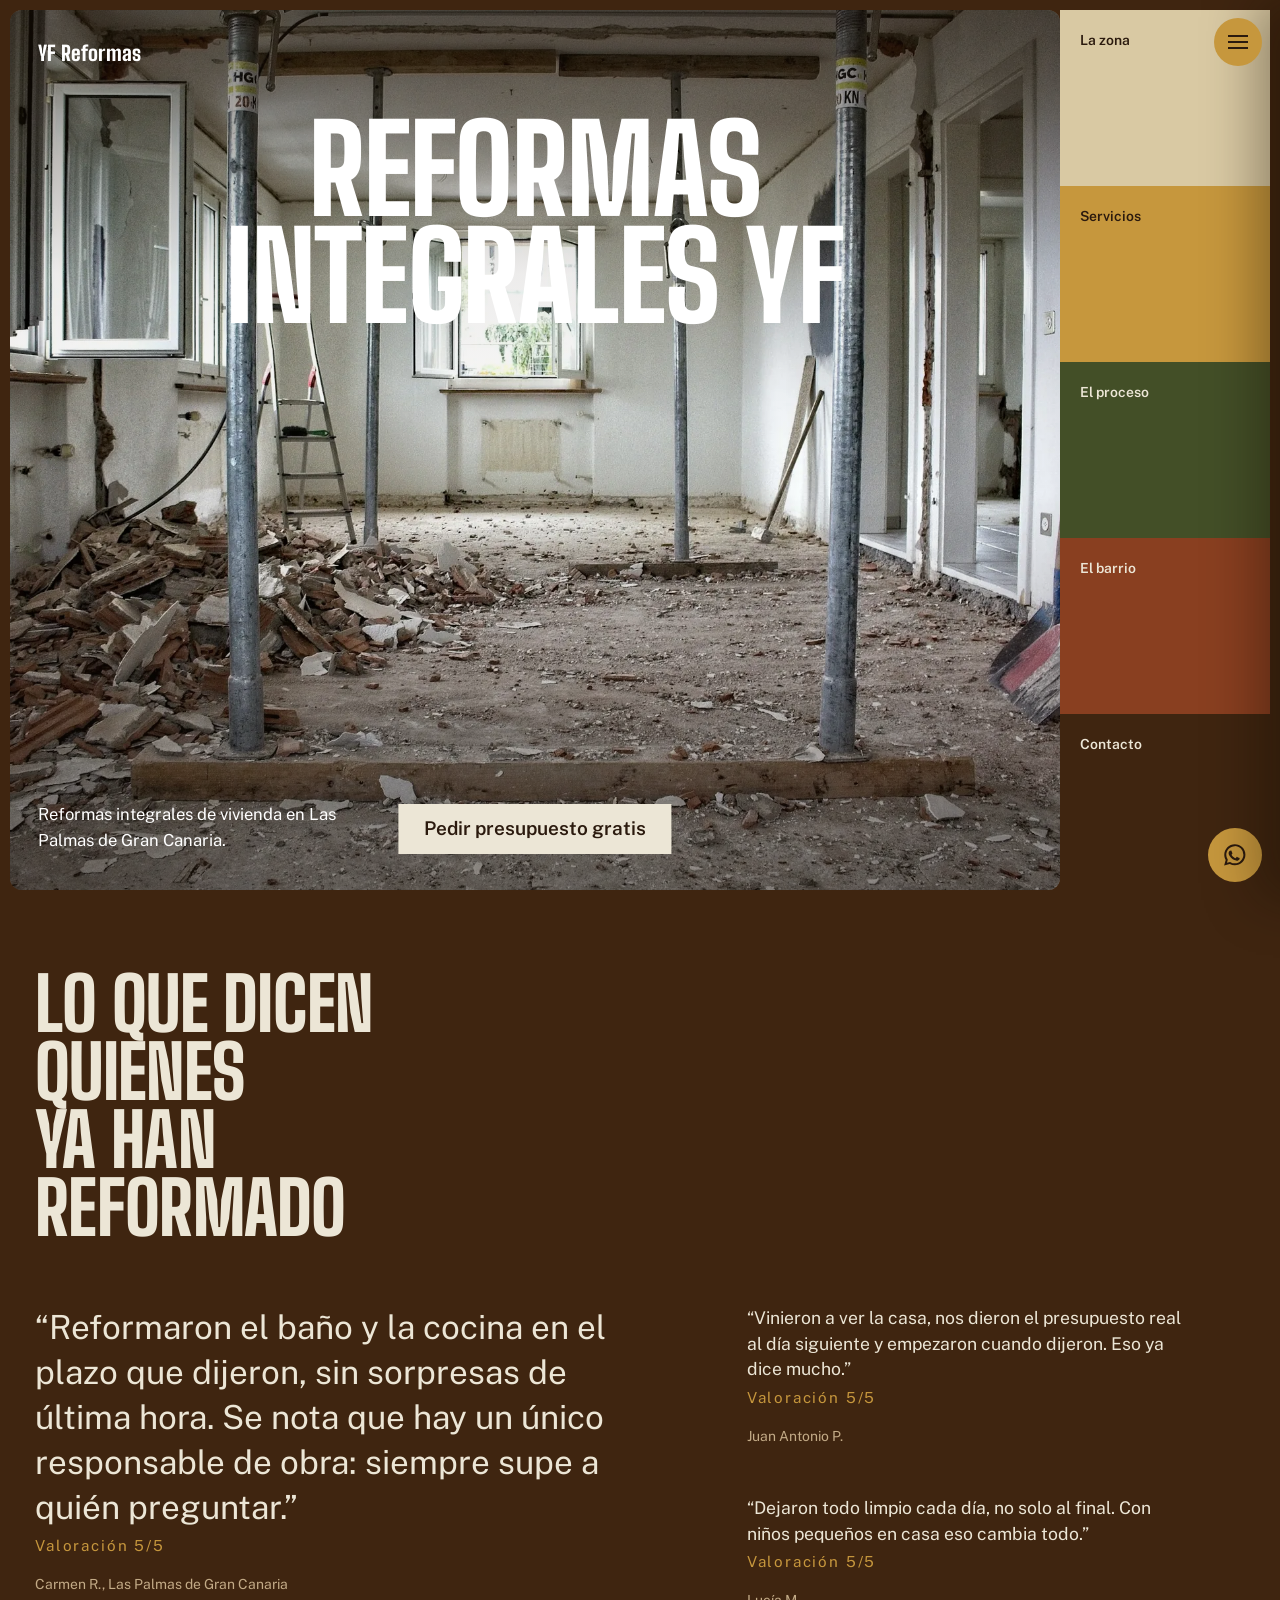
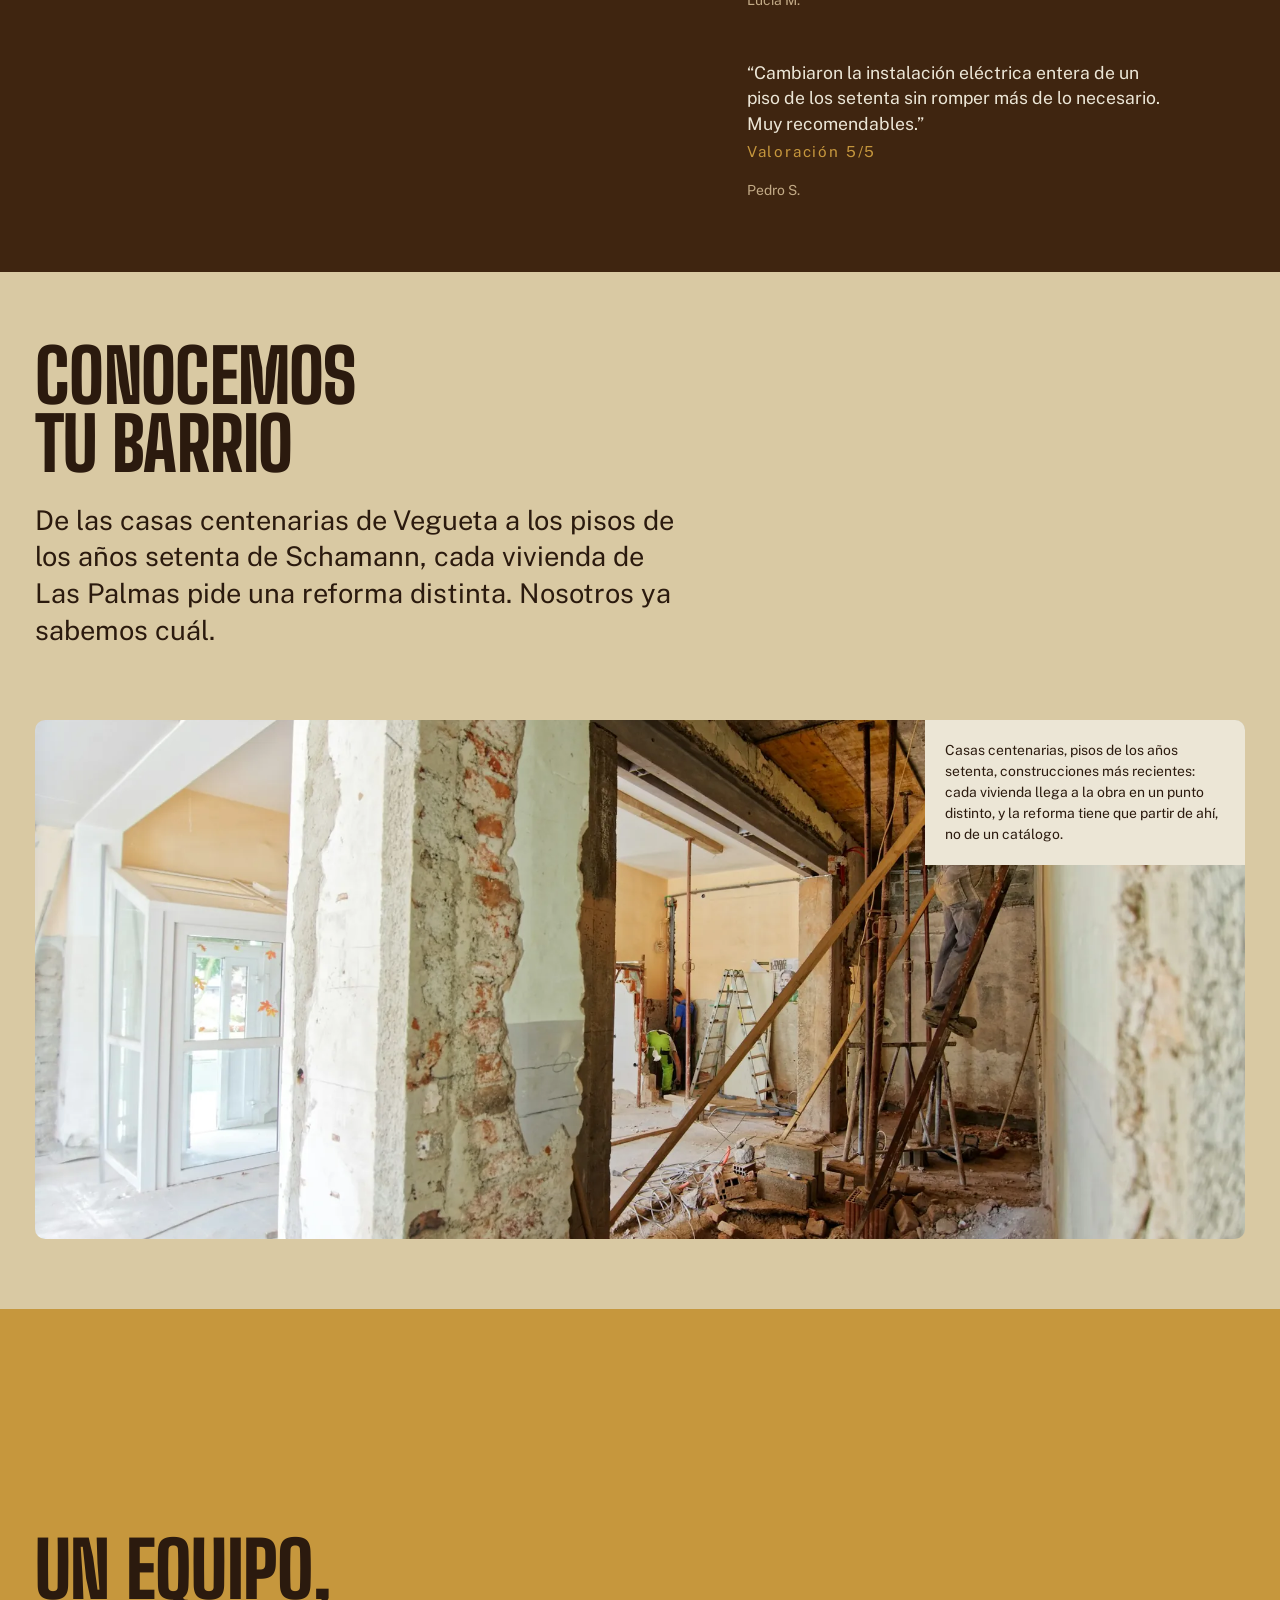
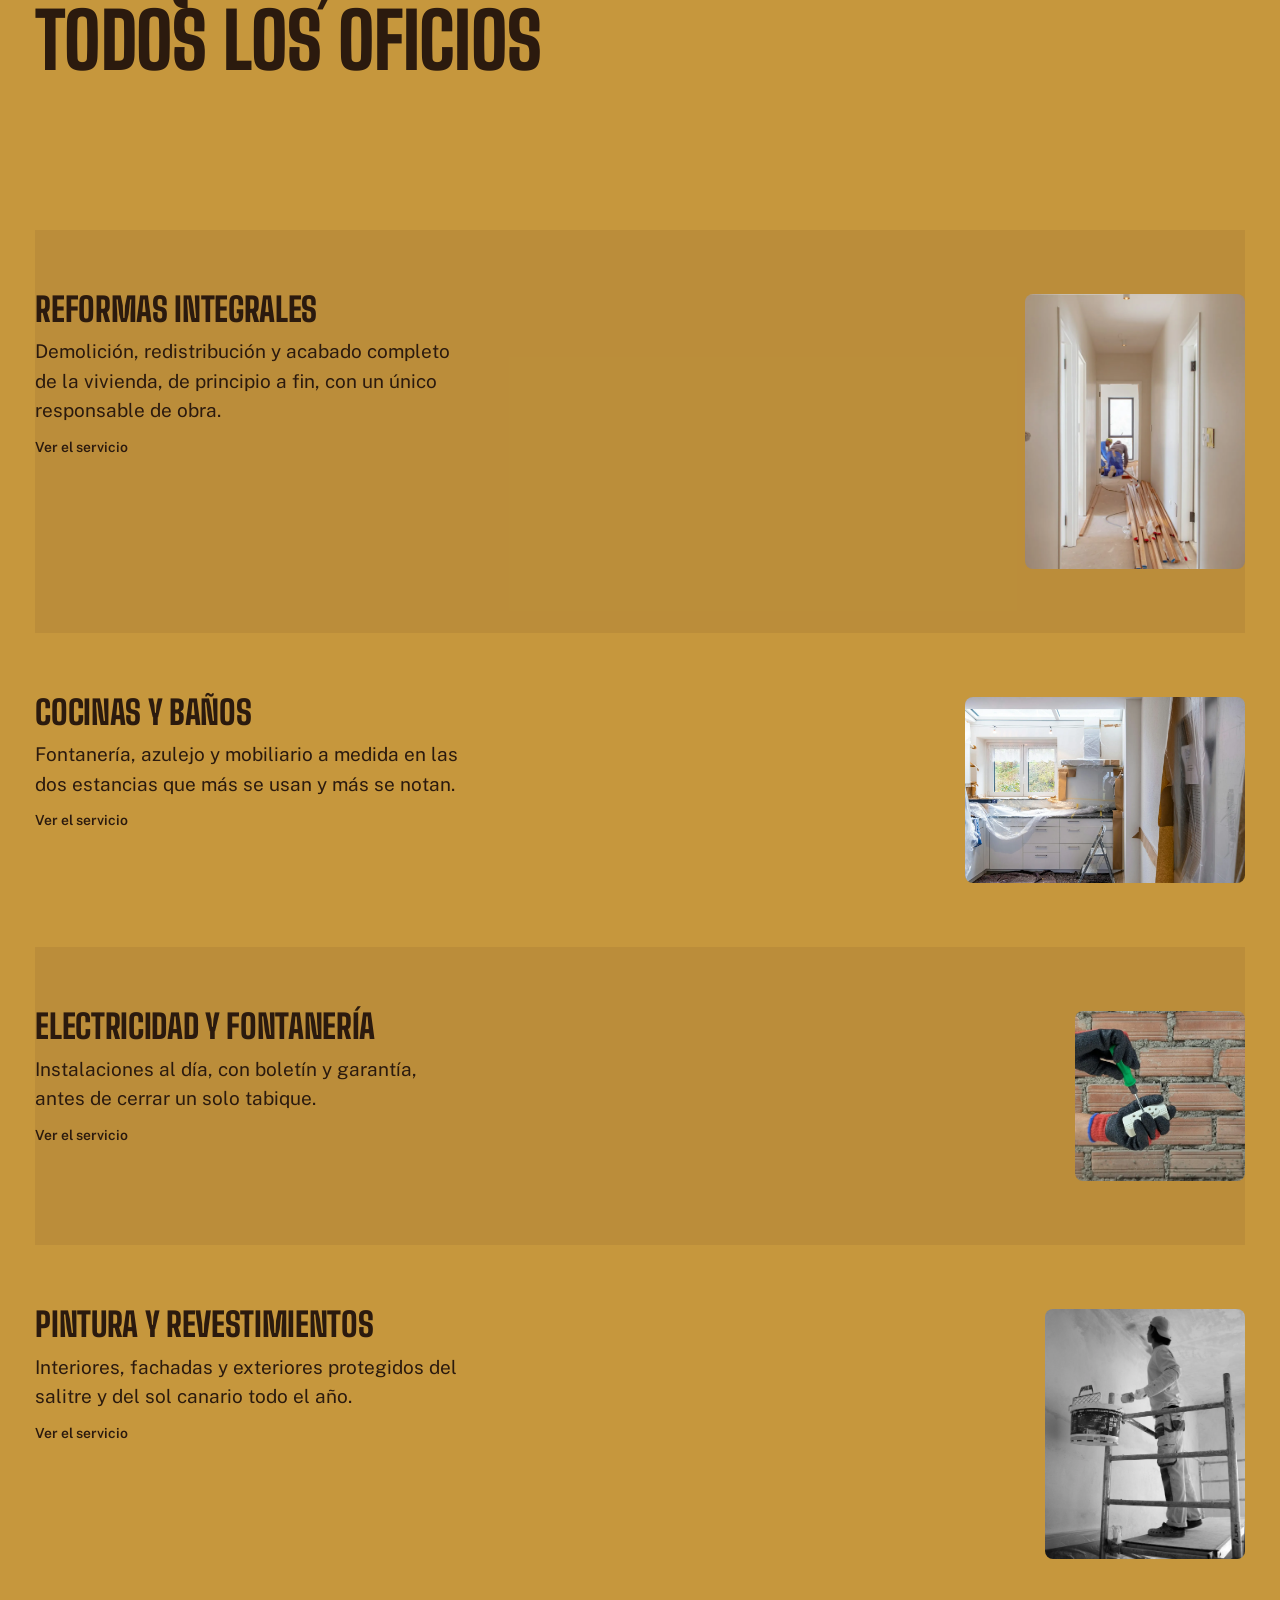
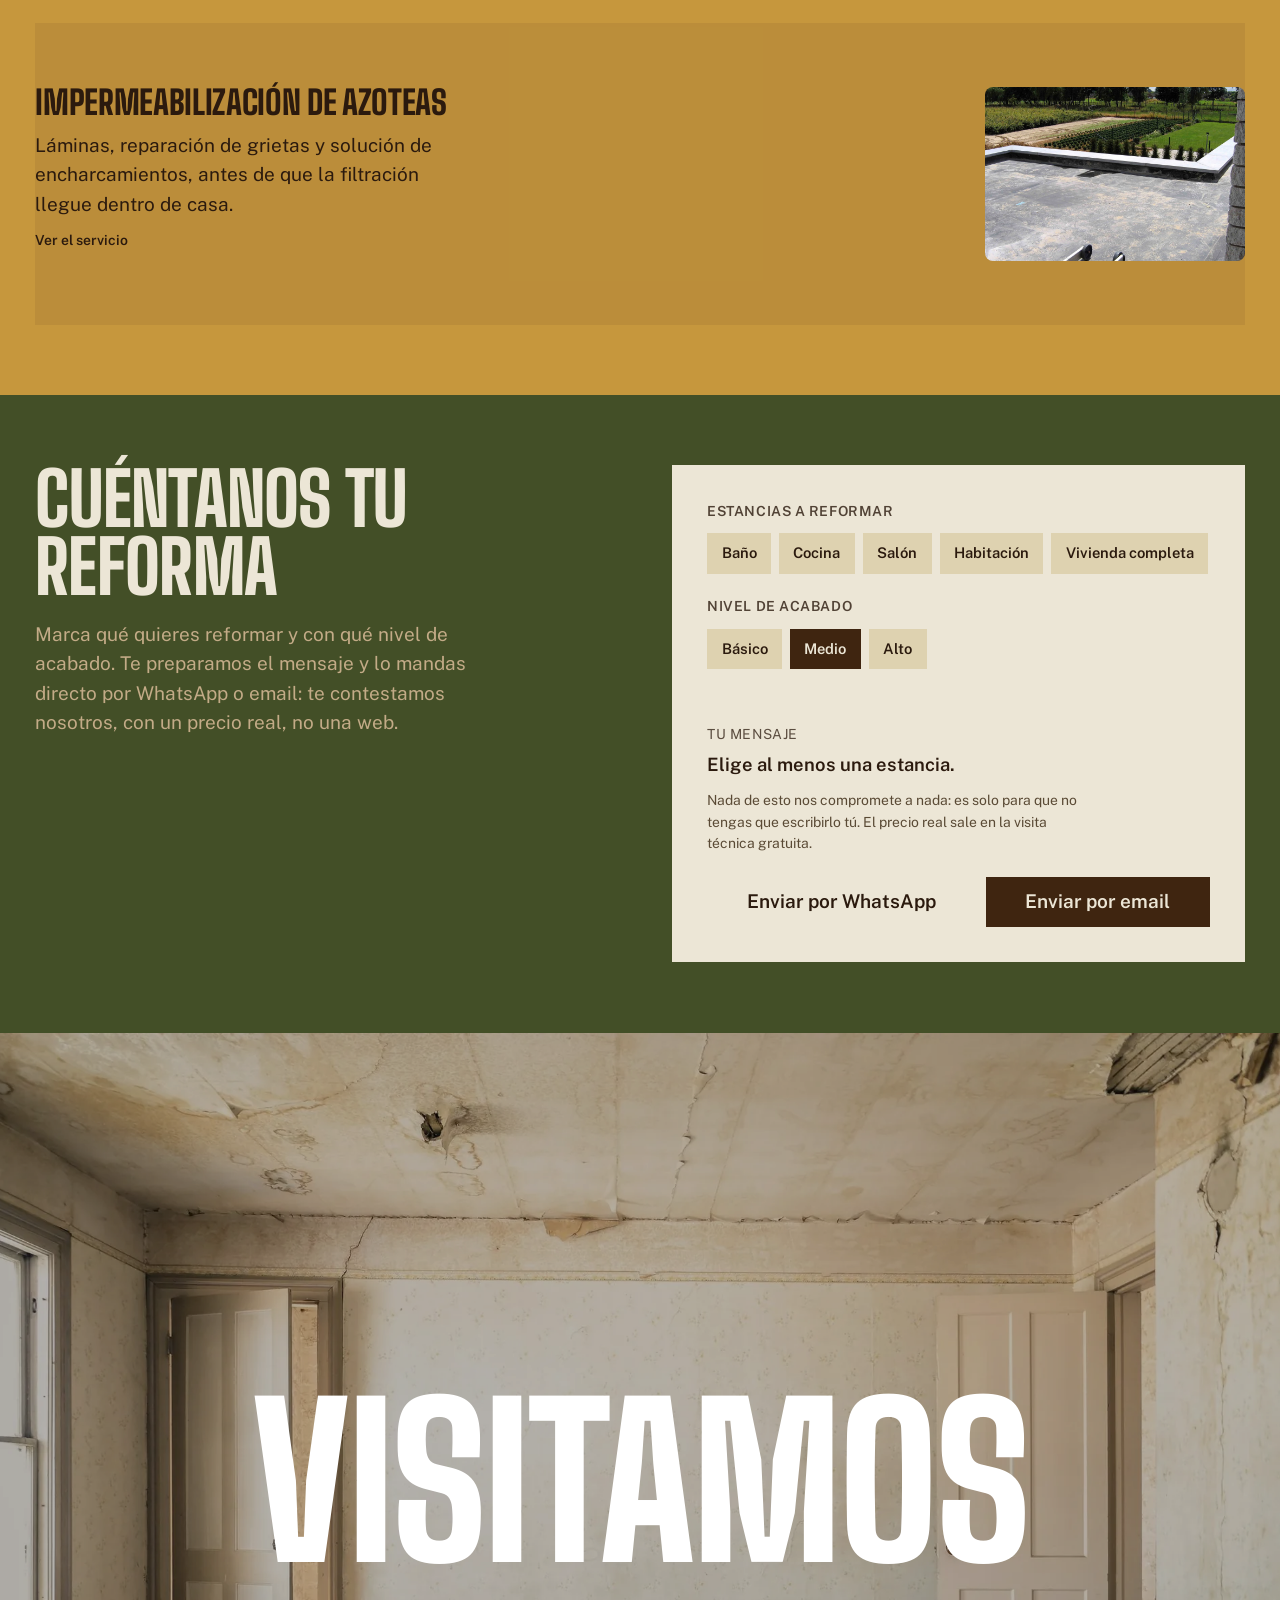
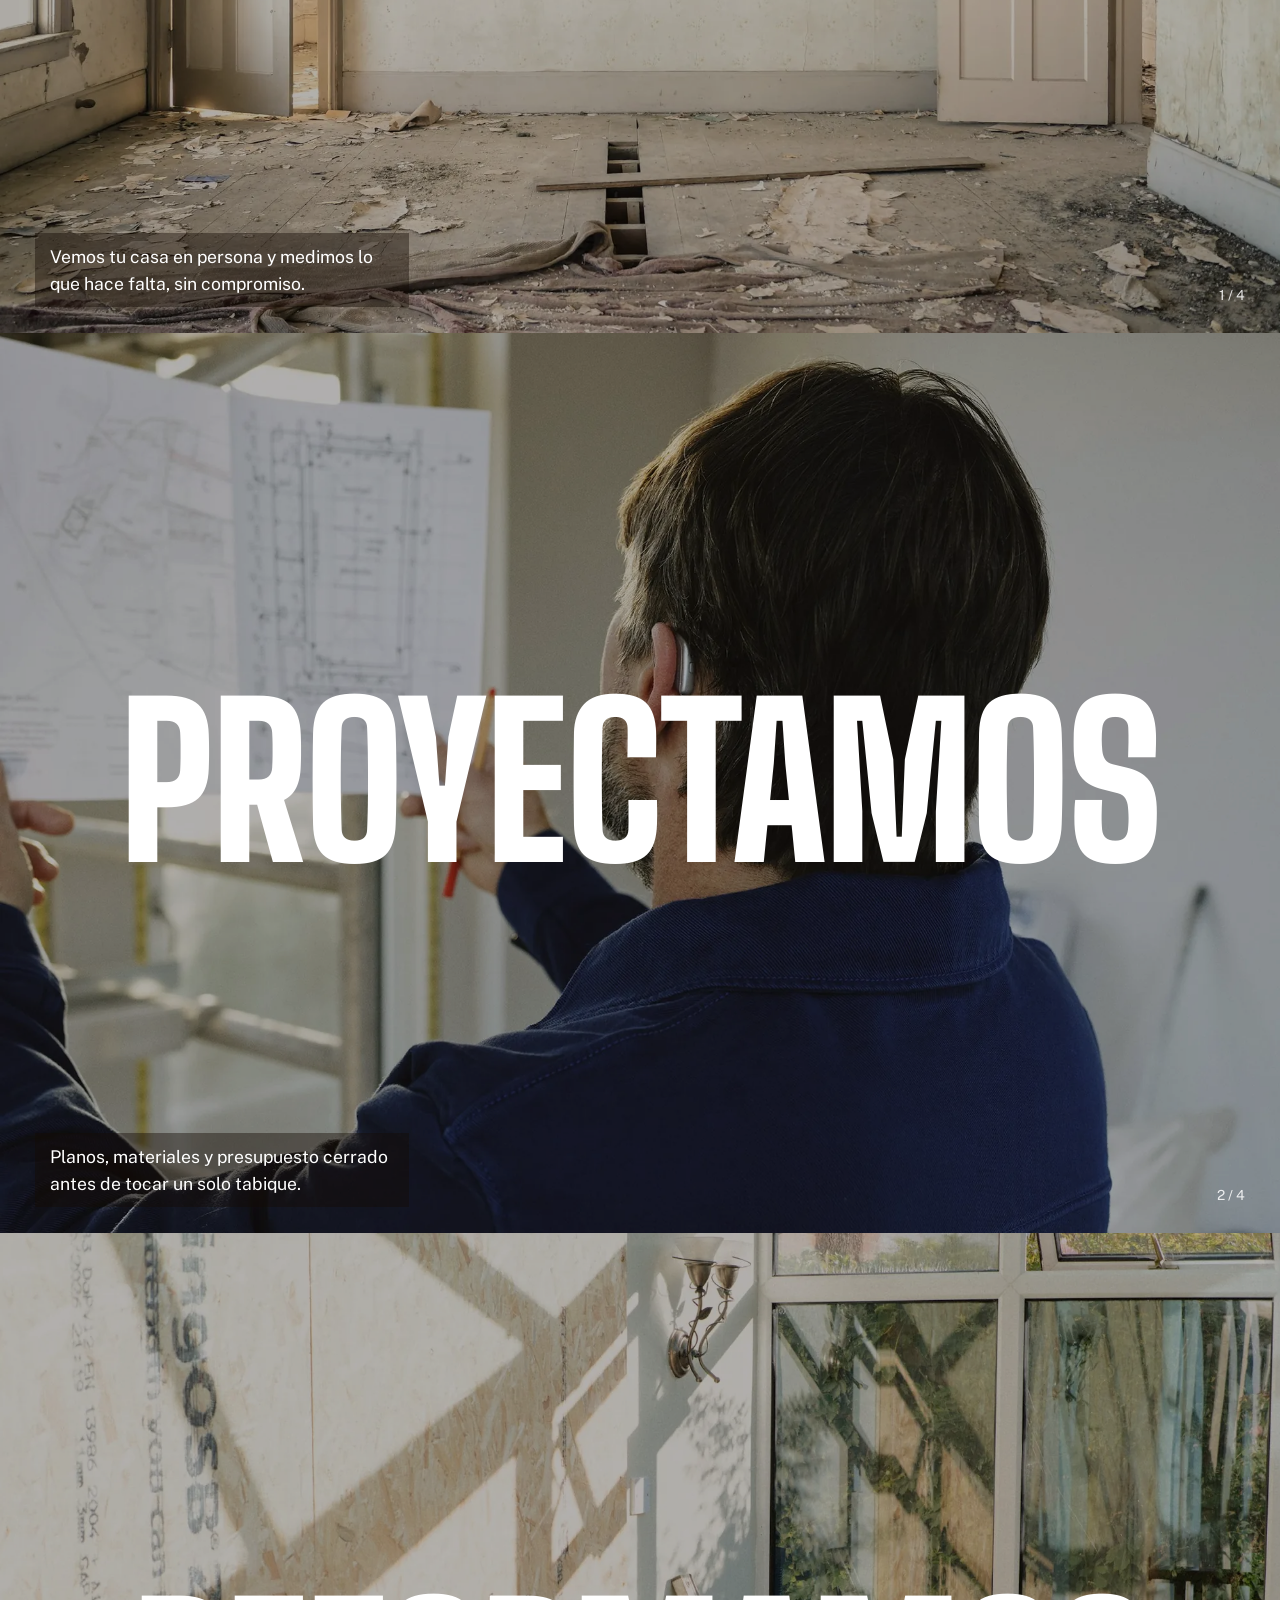
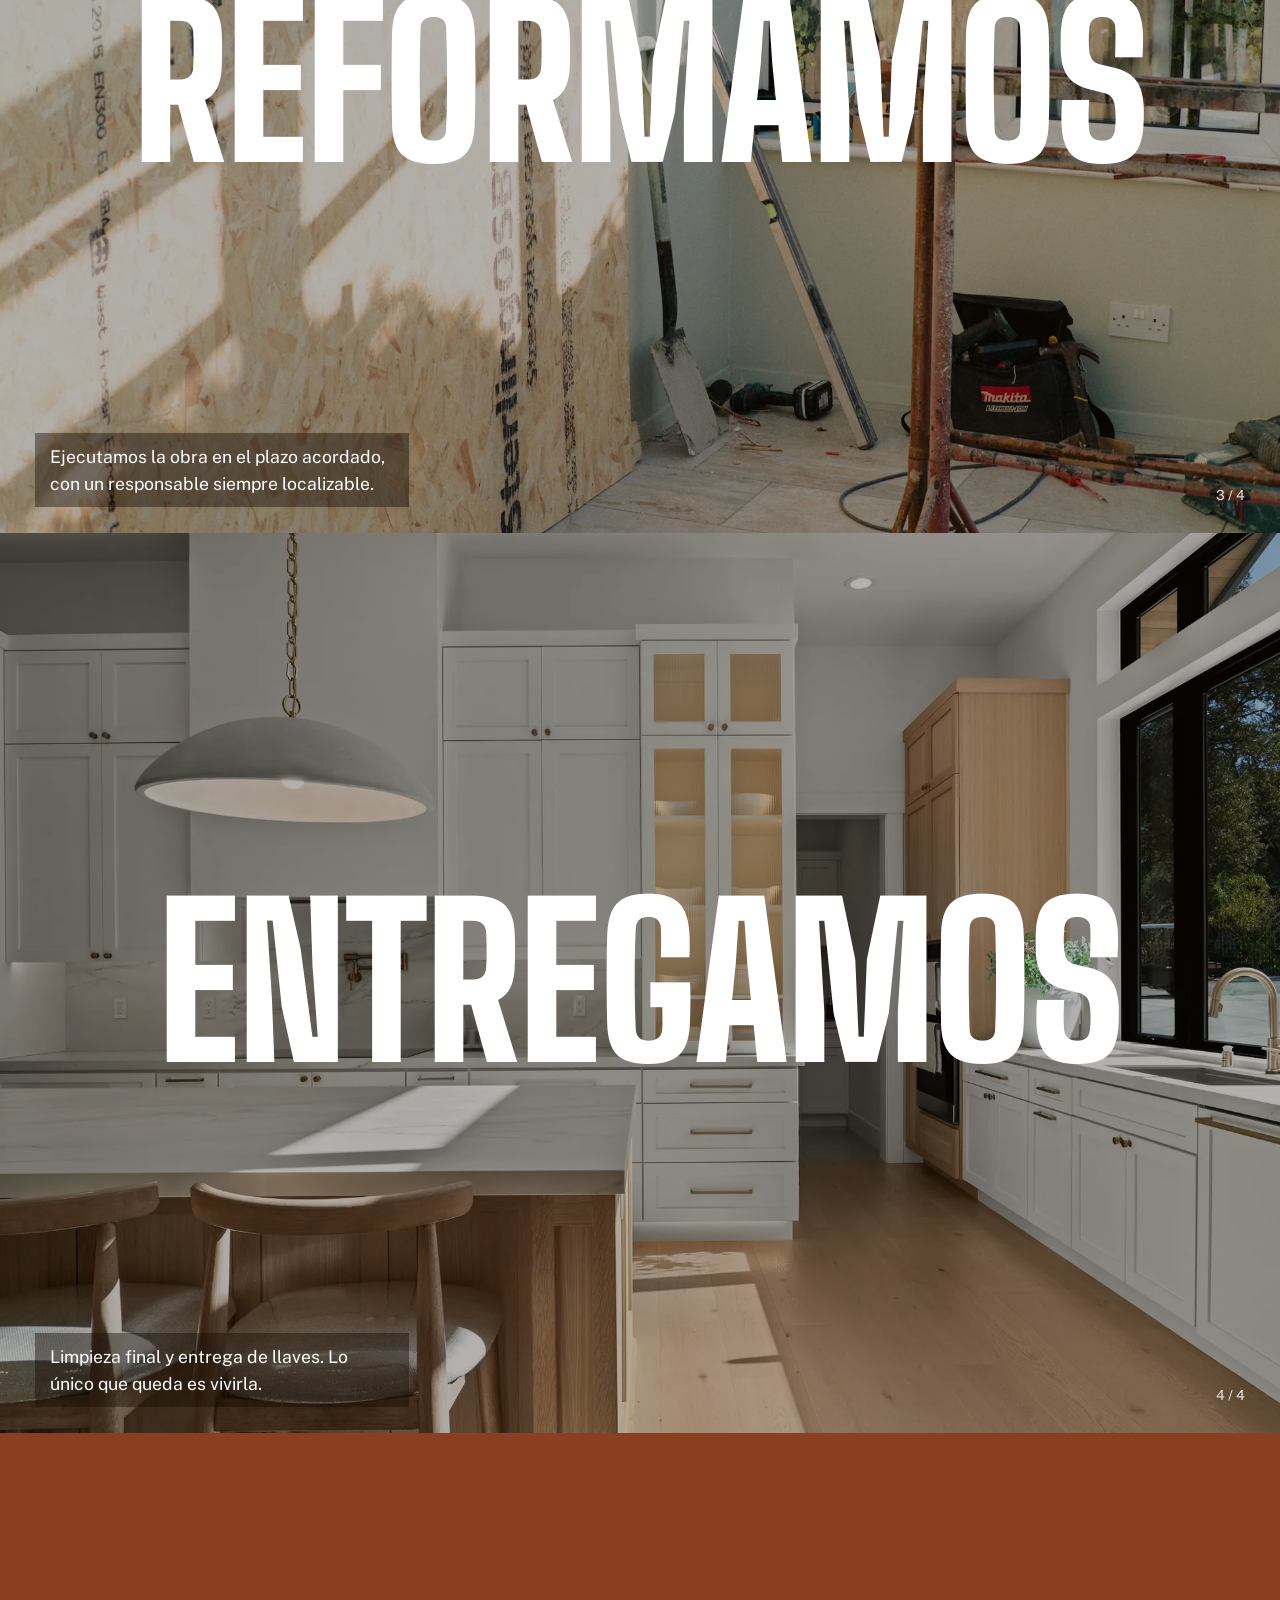
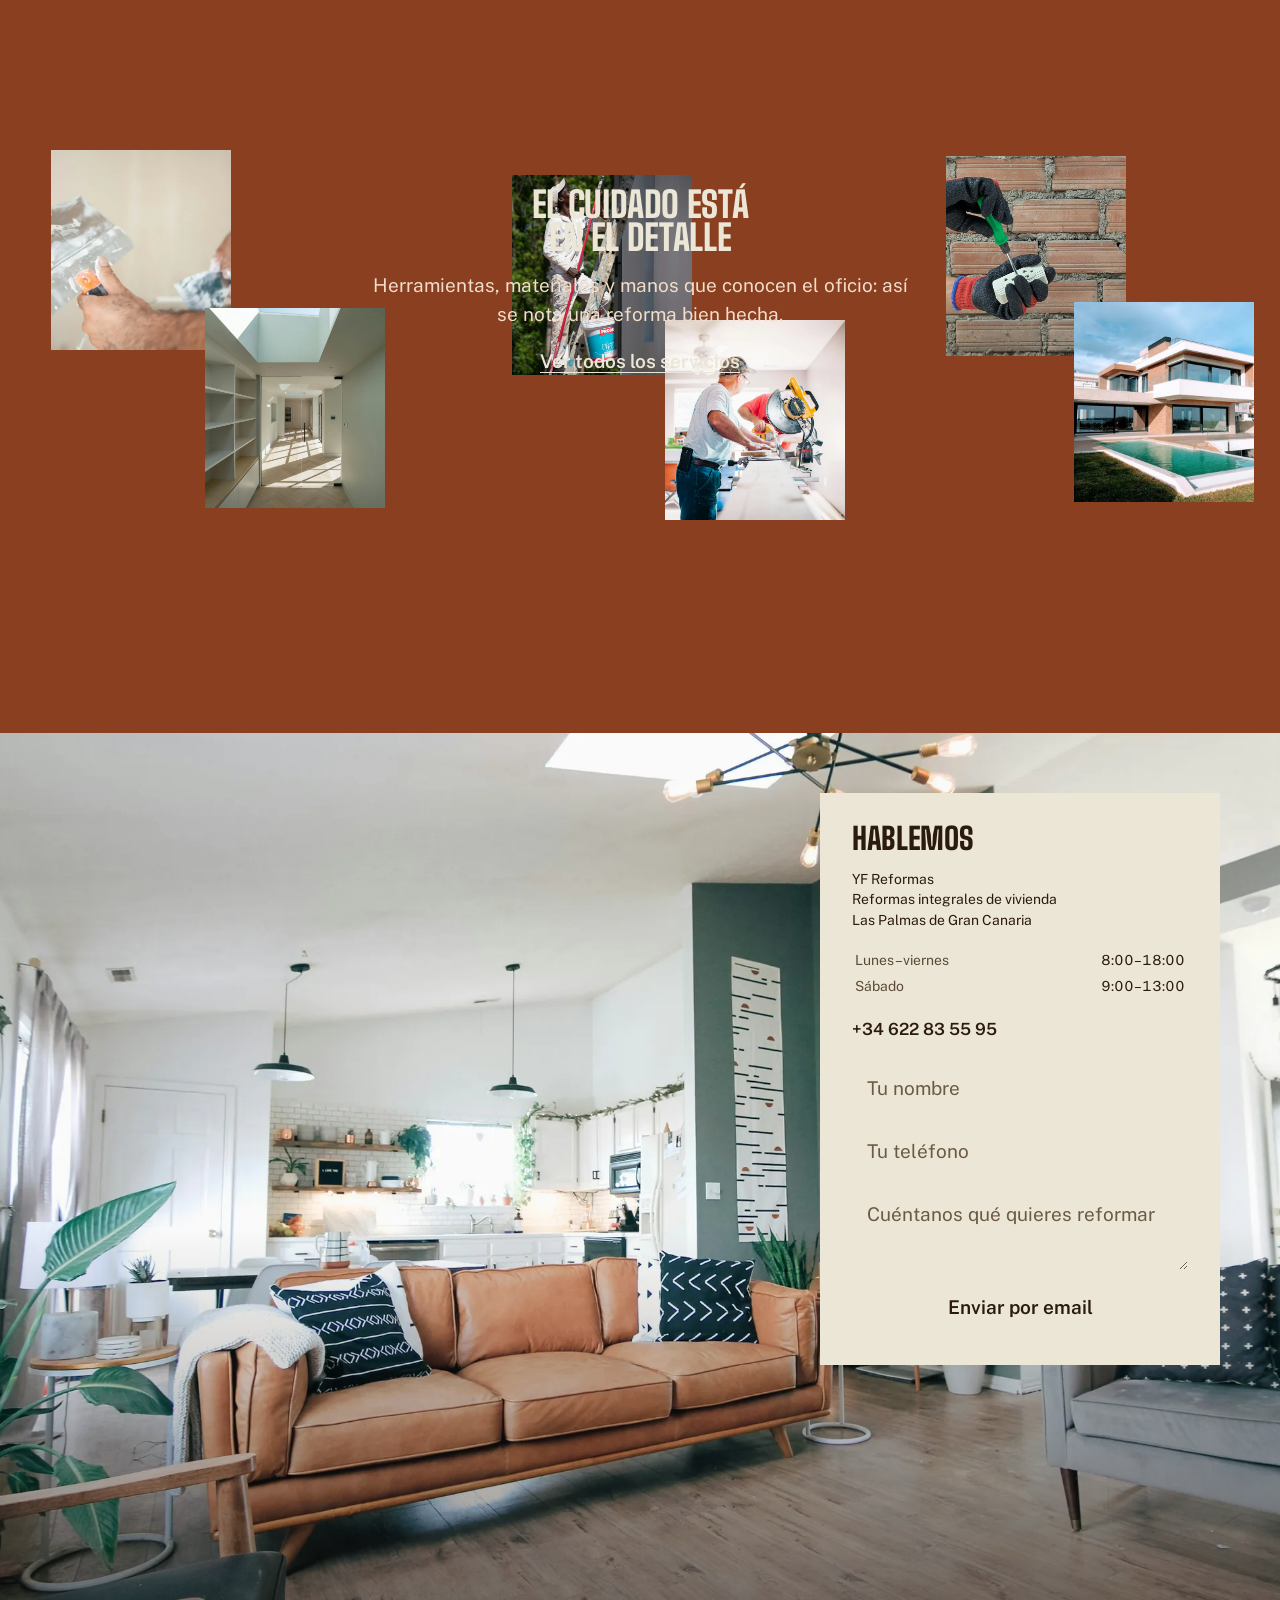
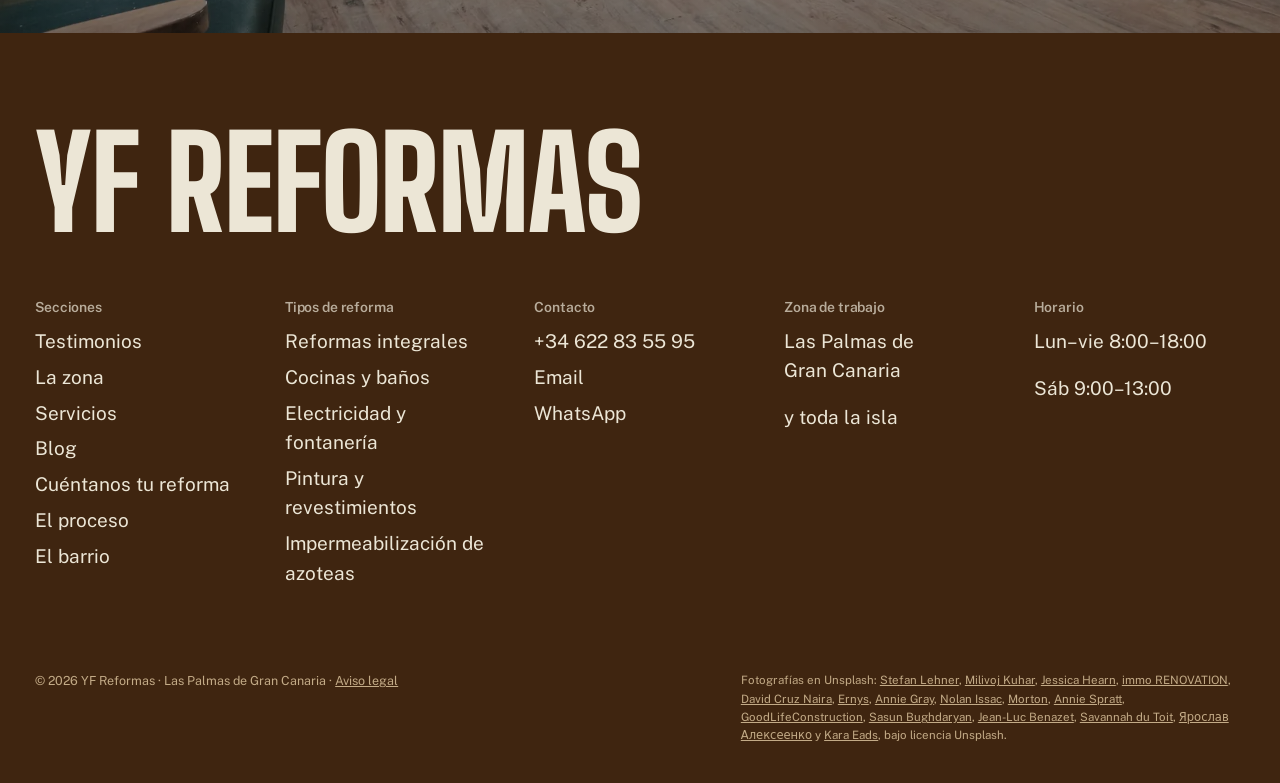
==== commit 76f77b0a: "no wood works" ====
--- a/index.html
+++ b/index.html
@@ -93,6 +93,7 @@
     <li><a href="#top">Inicio</a></li>
     <li><a href="#testimonios">Testimonios</a></li>
     <li><a href="#zona">La zona</a></li>
+    <li><a href="blog/index.html">Blog</a></li>
   </ul>
   <p class="side-menu-group">Tipos de reforma</p>
   <ul class="side-menu-list side-menu-list--sub">
@@ -100,7 +101,6 @@
     <li><a href="cocinas-y-banos.html">Cocinas y baños</a></li>
     <li><a href="electricidad-y-fontaneria.html">Electricidad y fontanería</a></li>
     <li><a href="pintura-y-revestimientos.html">Pintura y revestimientos</a></li>
-    <li><a href="carpinteria-a-medida.html">Carpintería a medida</a></li>
     <li><a href="impermeabilizacion-de-azoteas.html">Impermeabilización de azoteas</a></li>
   </ul>
   <ul class="side-menu-list">
@@ -222,16 +222,6 @@
       </div>
       <div class="service-photo"><picture><source srcset="assets/u-painter-roller.webp" type="image/webp"><img class="cover" alt="Persona pintando una pared con un rodillo" loading="lazy" src="assets/u-painter-roller.jpg" width="2000" height="3000"></picture></div>
     </a>
-
-    <a class="service-row" aria-label="Ver el servicio de Carpintería a medida" href="carpinteria-a-medida.html" data-reveal>
-      <div>
-        <h3 class="service-title">Carpintería a medida</h3>
-        <p class="service-copy">Armarios, puertas y muebles hechos para el espacio real de tu casa, no al revés.</p>
-        <span class="service-link">Ver el servicio</span>
-      </div>
-      <div class="service-photo"><picture><source srcset="assets/u-miter-saw.webp" type="image/webp"><img class="cover" alt="Carpintero trabajando con una sierra ingletadora" loading="lazy" src="assets/u-miter-saw.jpg" width="2000" height="1334"></picture></div>
-    </a>
-
     <a class="service-row" aria-label="Ver el servicio de Impermeabilización de azoteas" href="impermeabilizacion-de-azoteas.html" data-reveal>
       <div>
         <h3 class="service-title">Impermeabilización de azoteas</h3>
@@ -366,6 +356,7 @@
         <a class="link-plain" href="#testimonios">Testimonios</a>
         <a class="link-plain" href="#zona">La zona</a>
         <a class="link-plain" href="#servicios">Servicios</a>
+        <a class="link-plain" href="blog/index.html">Blog</a>
         <a class="link-plain" href="#presupuesto">Cuéntanos tu reforma</a>
         <a class="link-plain" href="#proceso">El proceso</a>
         <a class="link-plain" href="#barrio">El barrio</a>
@@ -376,7 +367,6 @@
         <a class="link-plain" href="cocinas-y-banos.html">Cocinas y baños</a>
         <a class="link-plain" href="electricidad-y-fontaneria.html">Electricidad y fontanería</a>
         <a class="link-plain" href="pintura-y-revestimientos.html">Pintura y revestimientos</a>
-        <a class="link-plain" href="carpinteria-a-medida.html">Carpintería a medida</a>
         <a class="link-plain" href="impermeabilizacion-de-azoteas.html">Impermeabilización de azoteas</a>
       </div>
       <div class="footer-col">
--- a/css/style.css
+++ b/css/style.css
@@ -534,3 +534,32 @@
 .legal-page p + p { margin-top: 0.7em; }
 .legal-page ul { margin-top: 0.9rem; padding-left: 1.2rem; list-style: disc; }
 .legal-page li { font-size: var(--step-body); margin-top: 0.4rem; }
+
+/* =======================================================================
+   BLOG
+   ======================================================================= */
+.blog-index { background: var(--bg); color: var(--ink); padding-block: clamp(6rem, 12vw, 9rem) clamp(4rem, 8vw, 6rem); }
+.blog-index .wrap { max-width: 70ch; }
+.blog-index h1 { font-size: var(--step-head); max-width: 16ch; }
+.blog-index .blog-intro { font-size: var(--step-lead); margin-top: 1.2rem; color: var(--muted); max-width: 60ch; }
+.blog-empty { margin-top: clamp(2.5rem, 5vw, 3.5rem); color: var(--muted); font-size: var(--step-body); }
+.blog-list { margin-top: clamp(2.5rem, 5vw, 3.5rem); display: flex; flex-direction: column; gap: clamp(2.6rem, 5.5vw, 3.6rem); }
+.blog-list-date { font-size: var(--step-small); color: var(--muted); }
+.blog-list-item h2 { font-size: clamp(1.3rem, 2.4vw, 1.8rem); margin-top: 0.3rem; }
+.blog-list-item h2 a { text-decoration: none; }
+.blog-list-item h2 a:hover { text-decoration: underline; text-decoration-thickness: 0.07em; }
+.blog-list-item p { font-size: var(--step-body); margin-top: 0.5rem; color: var(--muted); max-width: 65ch; }
+
+.blog-post { background: var(--bg); color: var(--ink); padding-block: clamp(6rem, 12vw, 9rem) clamp(4rem, 8vw, 6rem); }
+.blog-post .wrap { max-width: 70ch; }
+.blog-post h1 { font-size: var(--step-head); max-width: 20ch; }
+.blog-post .blog-post-date { font-size: var(--step-small); color: var(--muted); margin-top: 1rem; display: block; }
+.blog-post .blog-post-body { margin-top: clamp(2rem, 4vw, 3rem); }
+.blog-post .blog-post-body h2 { font-size: clamp(1.3rem, 2vw, 1.7rem); margin-top: clamp(2rem, 4vw, 2.6rem); }
+.blog-post .blog-post-body p { font-size: var(--step-body); margin-top: 0.9rem; max-width: 70ch; }
+.blog-post .blog-post-body p + p { margin-top: 0.7em; }
+.blog-post .blog-post-body ul { margin-top: 0.9rem; padding-left: 1.2rem; list-style: disc; }
+.blog-post .blog-post-body li { font-size: var(--step-body); margin-top: 0.4rem; }
+.blog-post .blog-post-body a { color: inherit; }
+.blog-post-cta { margin-top: clamp(2.5rem, 5vw, 3.5rem); }
+.blog-post-back { margin-top: clamp(2.5rem, 5vw, 3.5rem); display: block; font-size: 1.1rem; }
